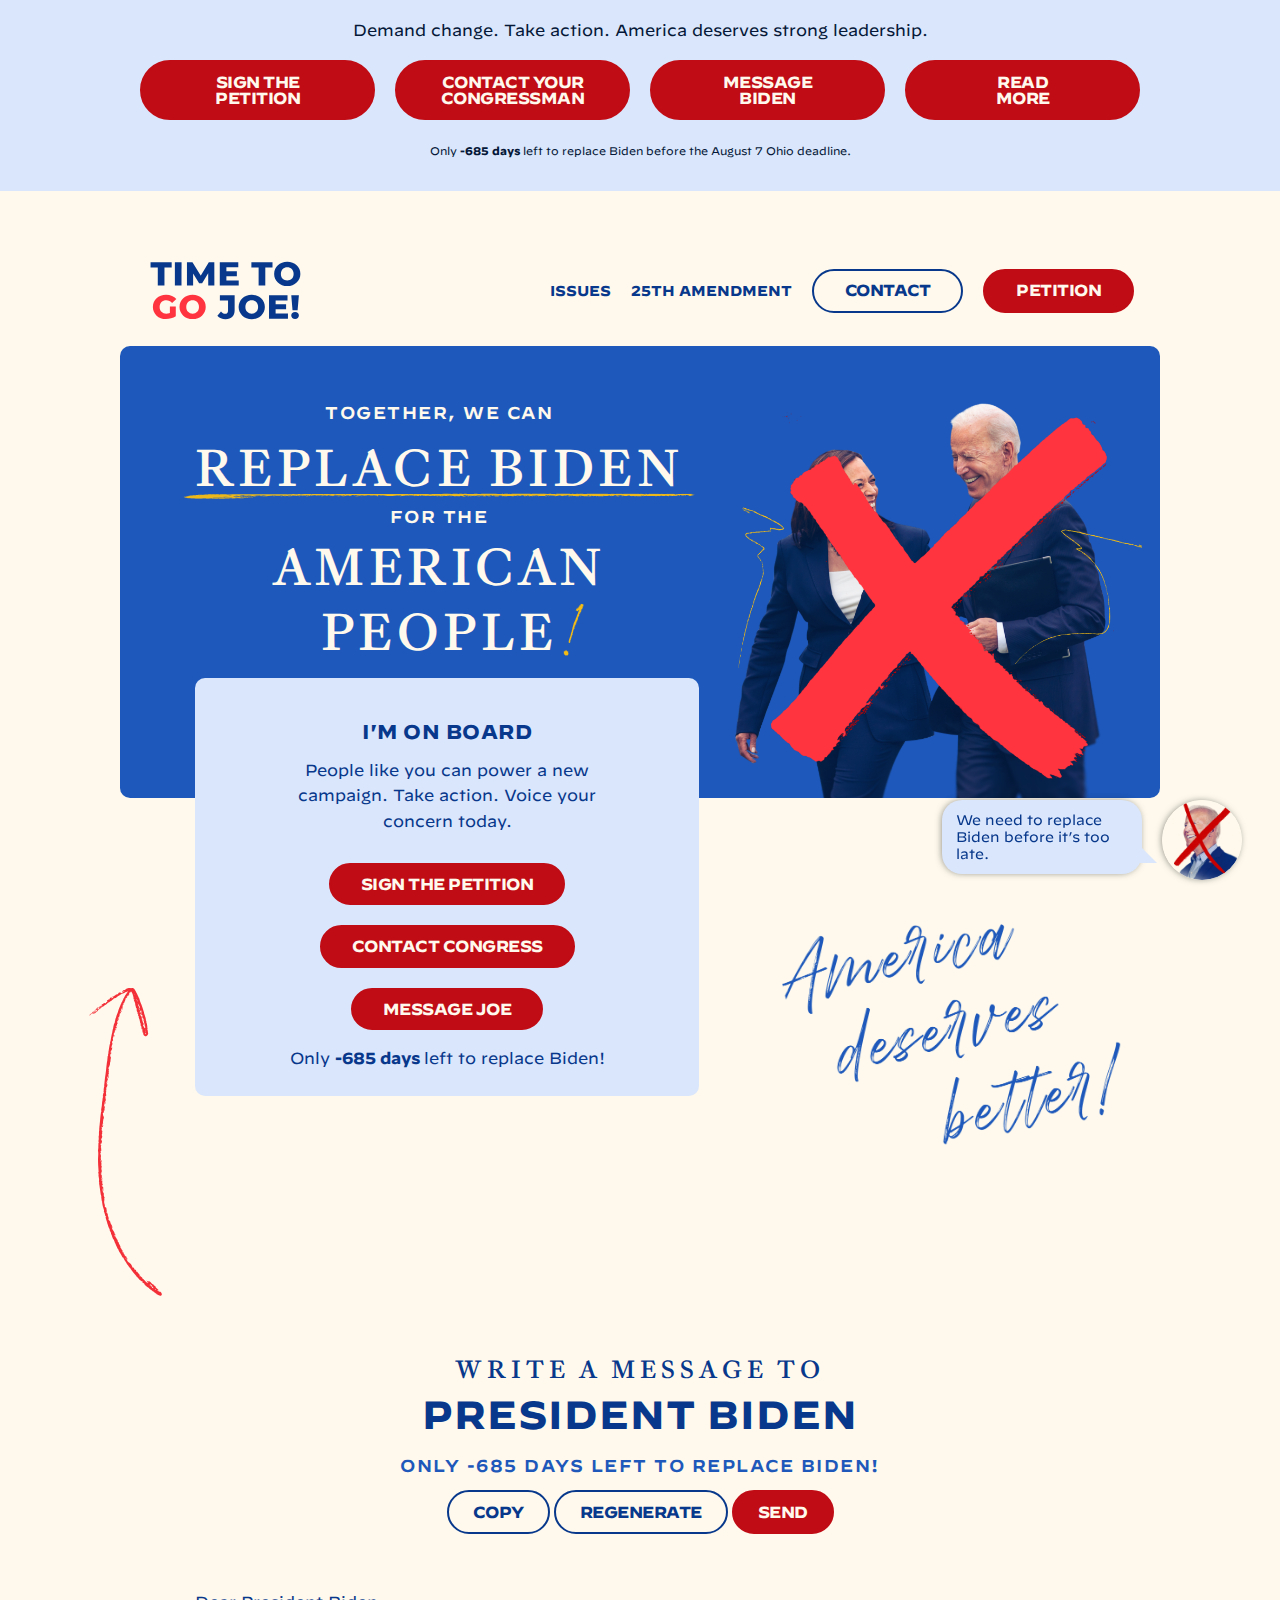
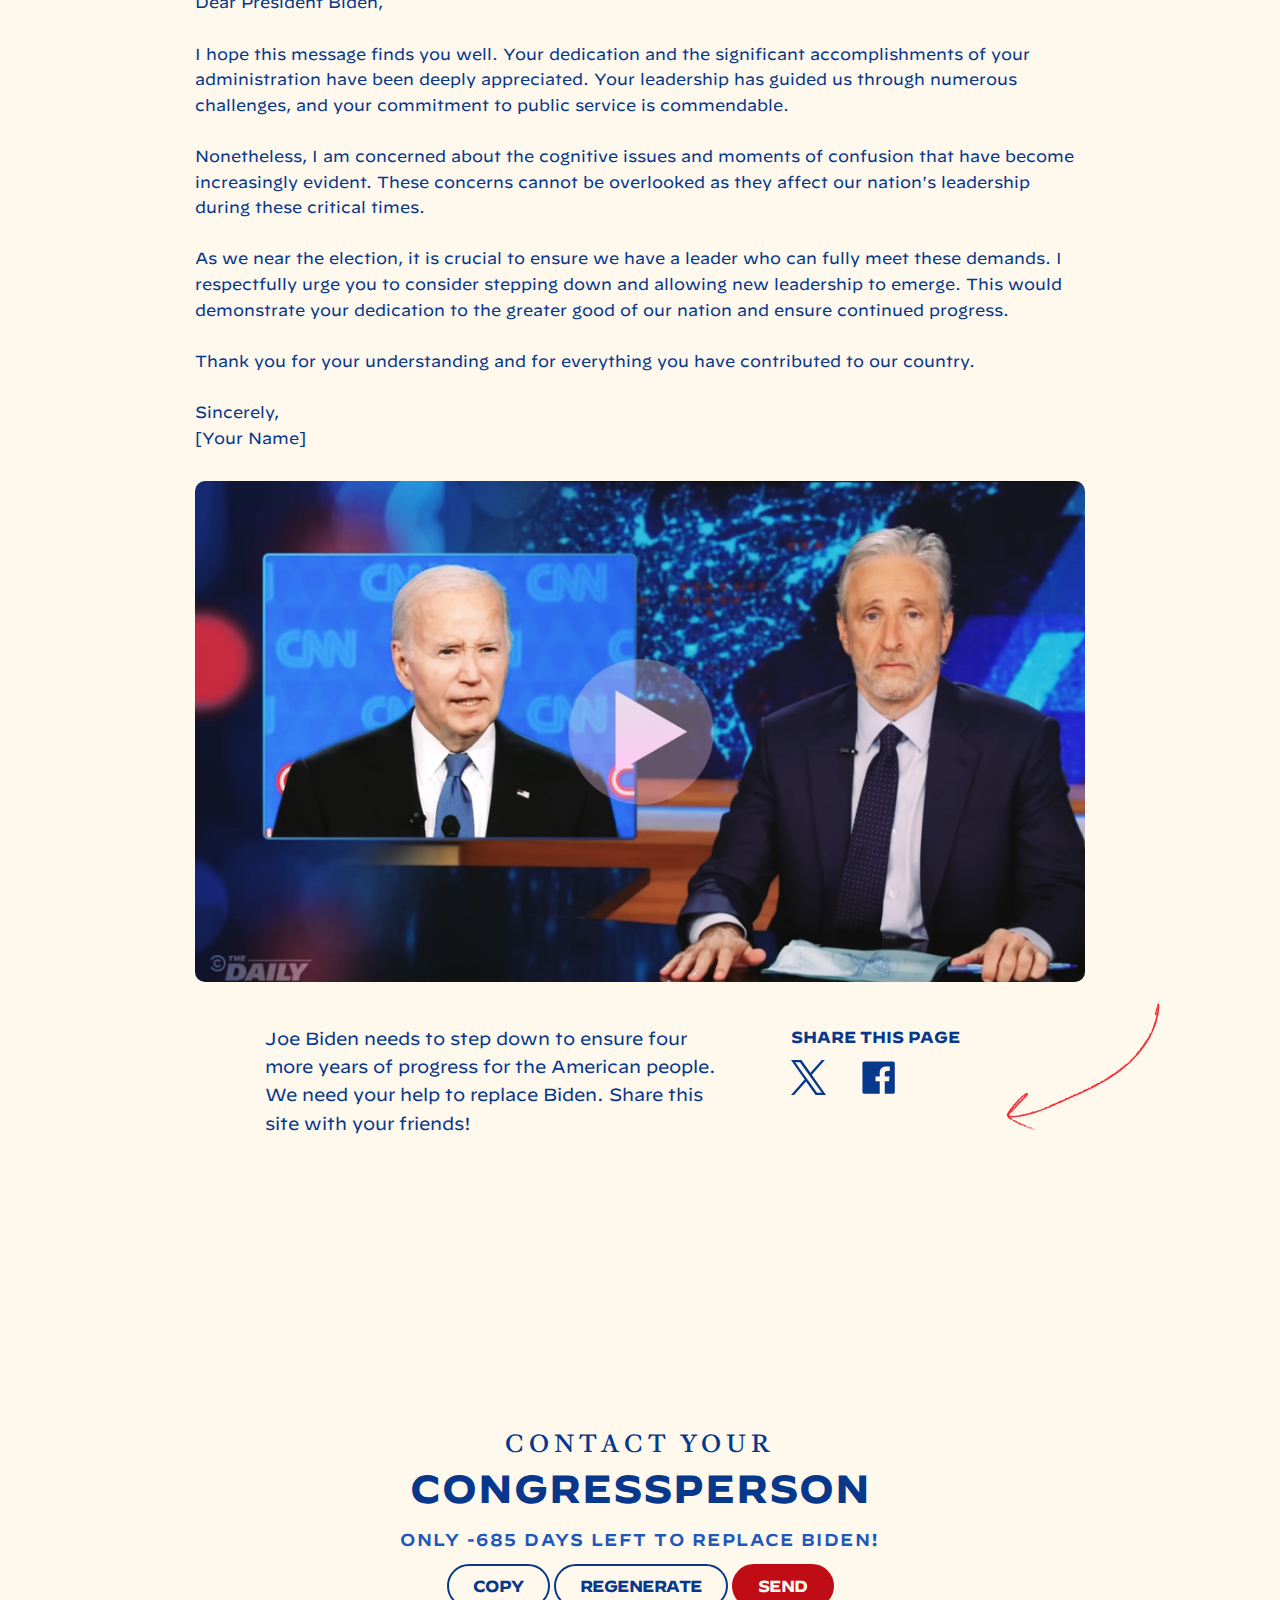
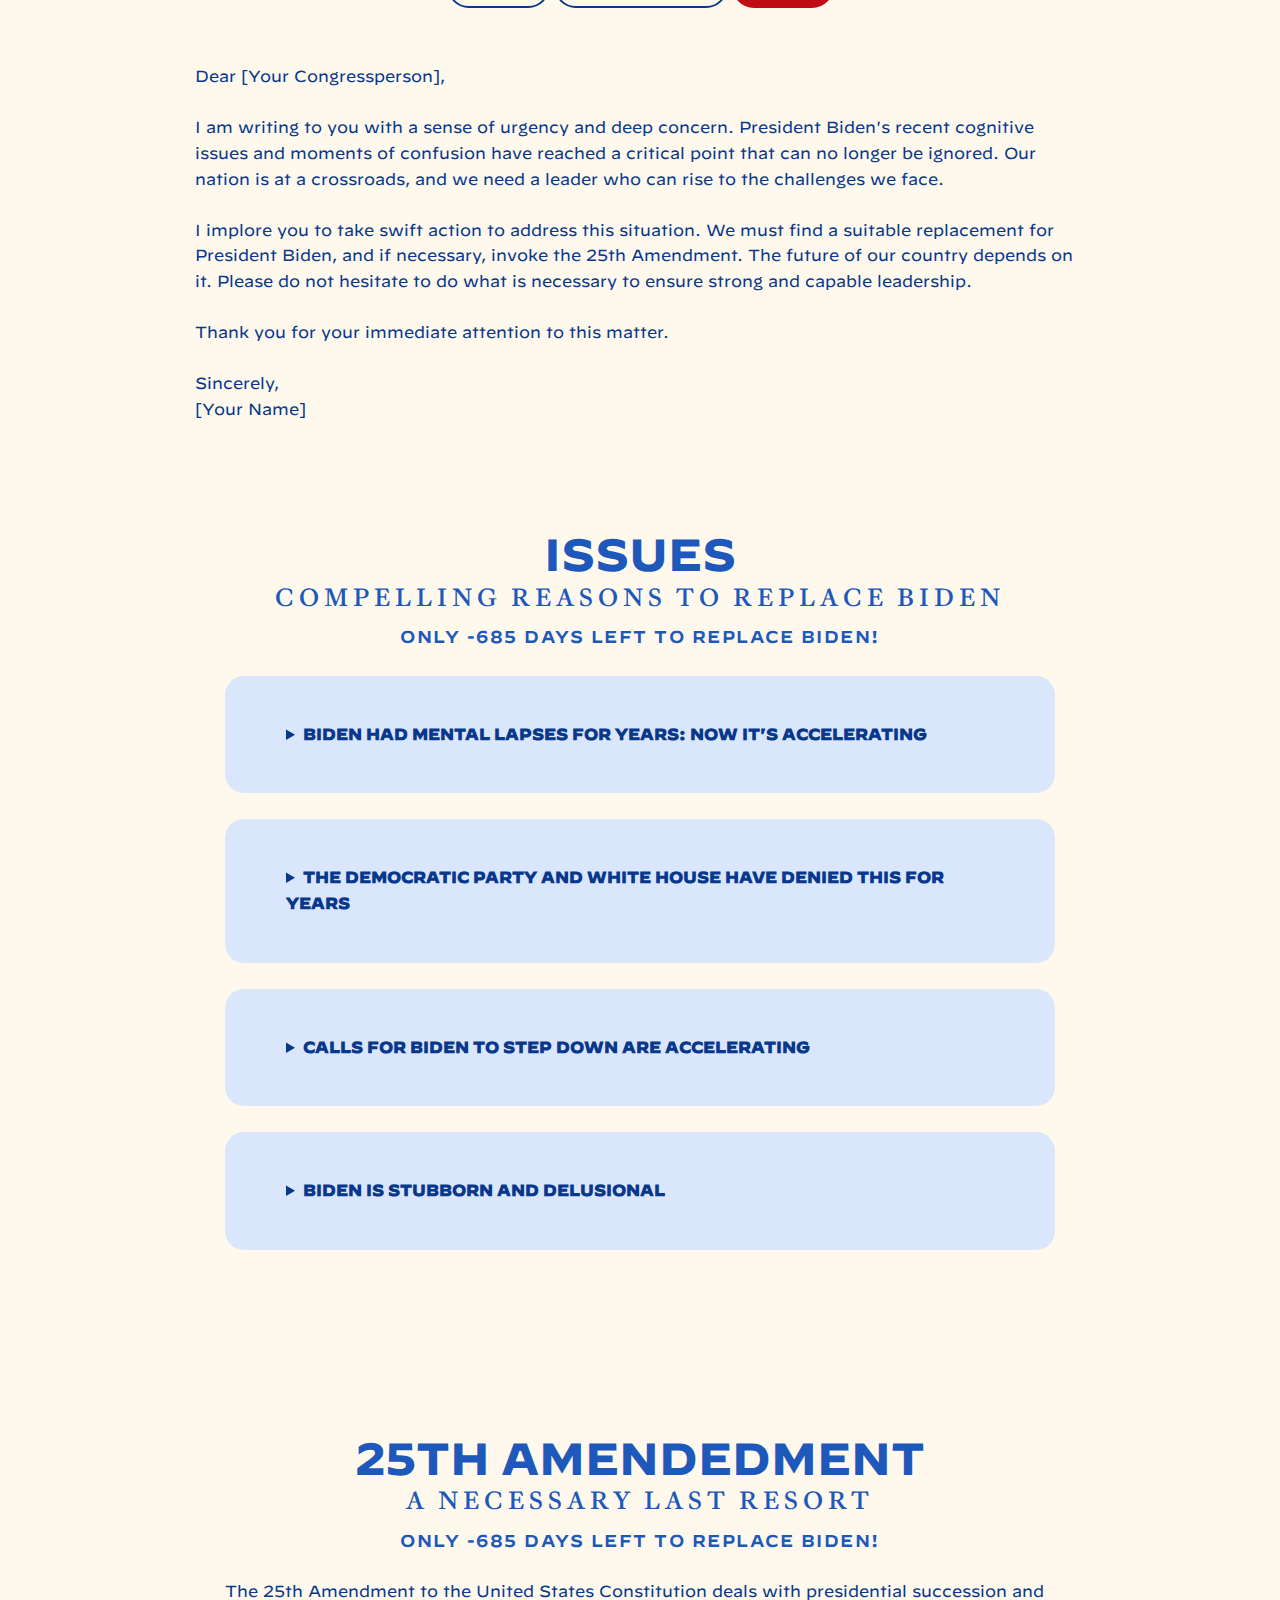
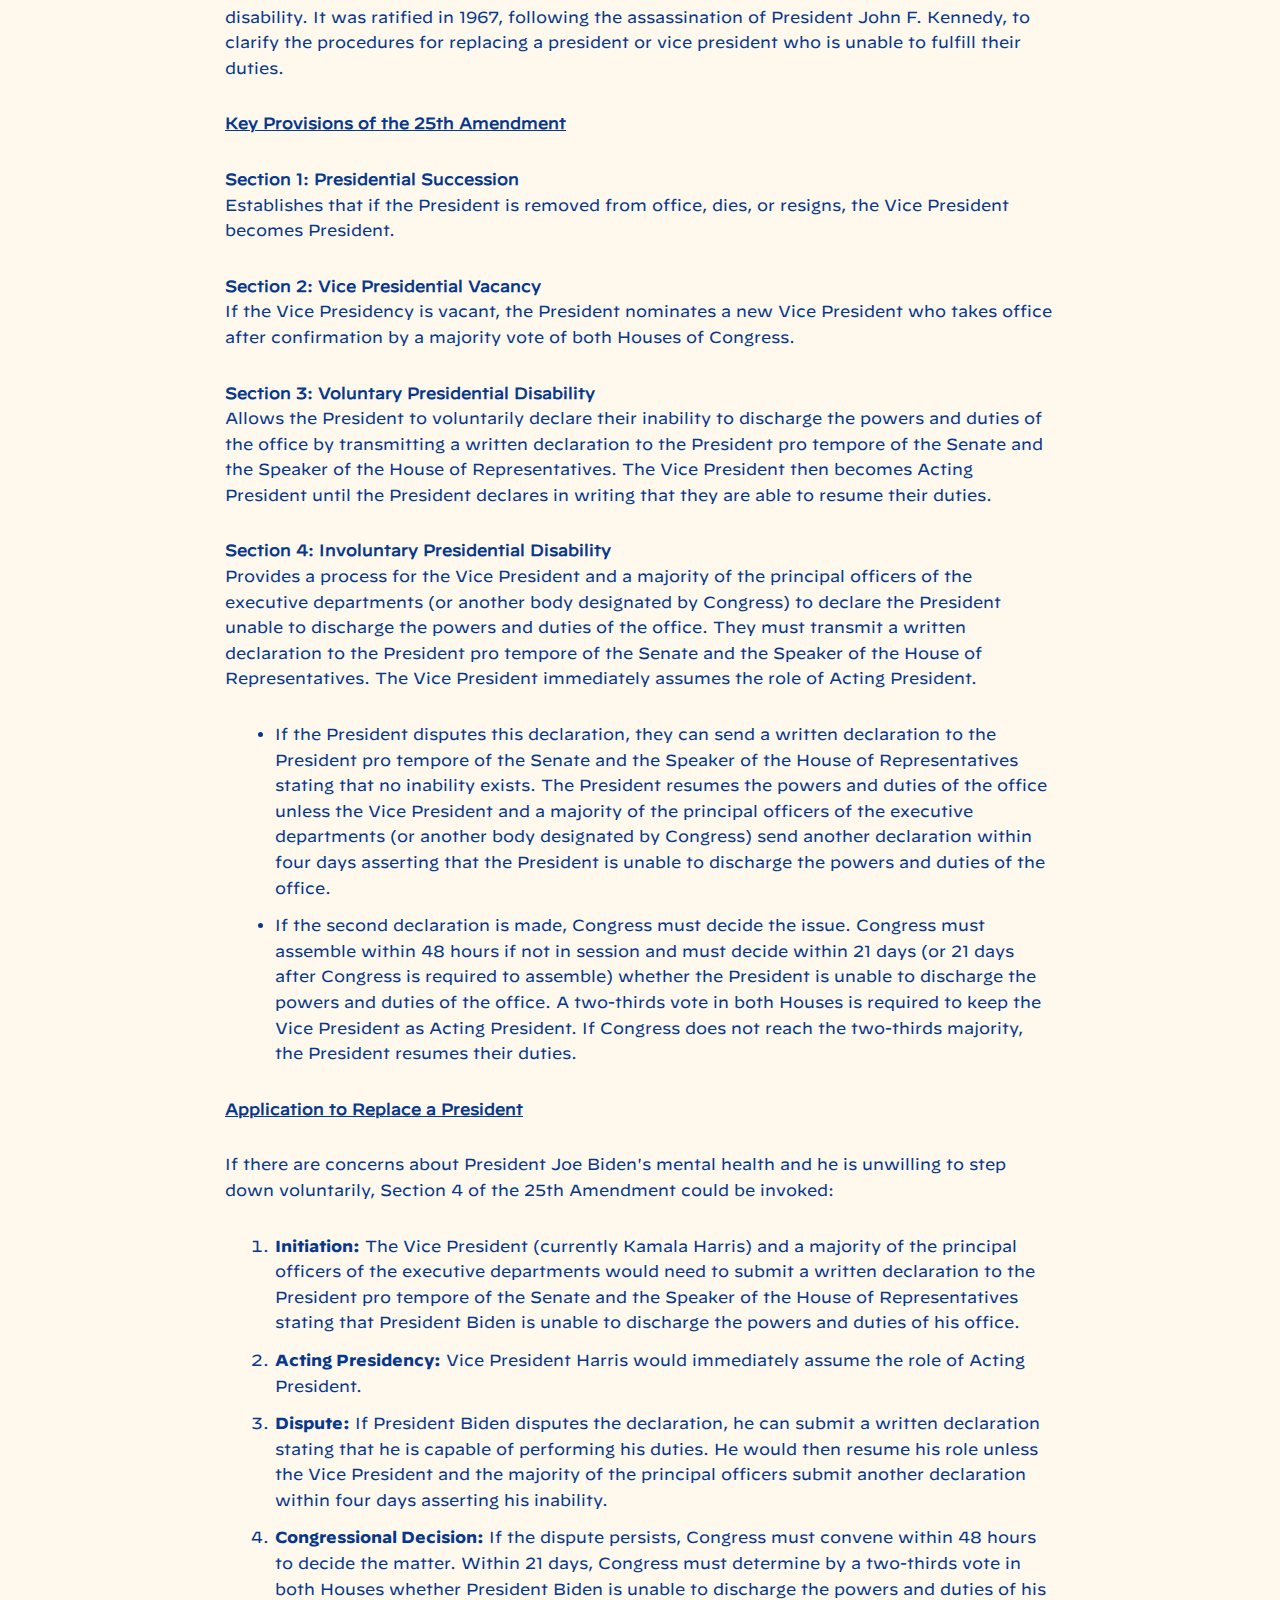
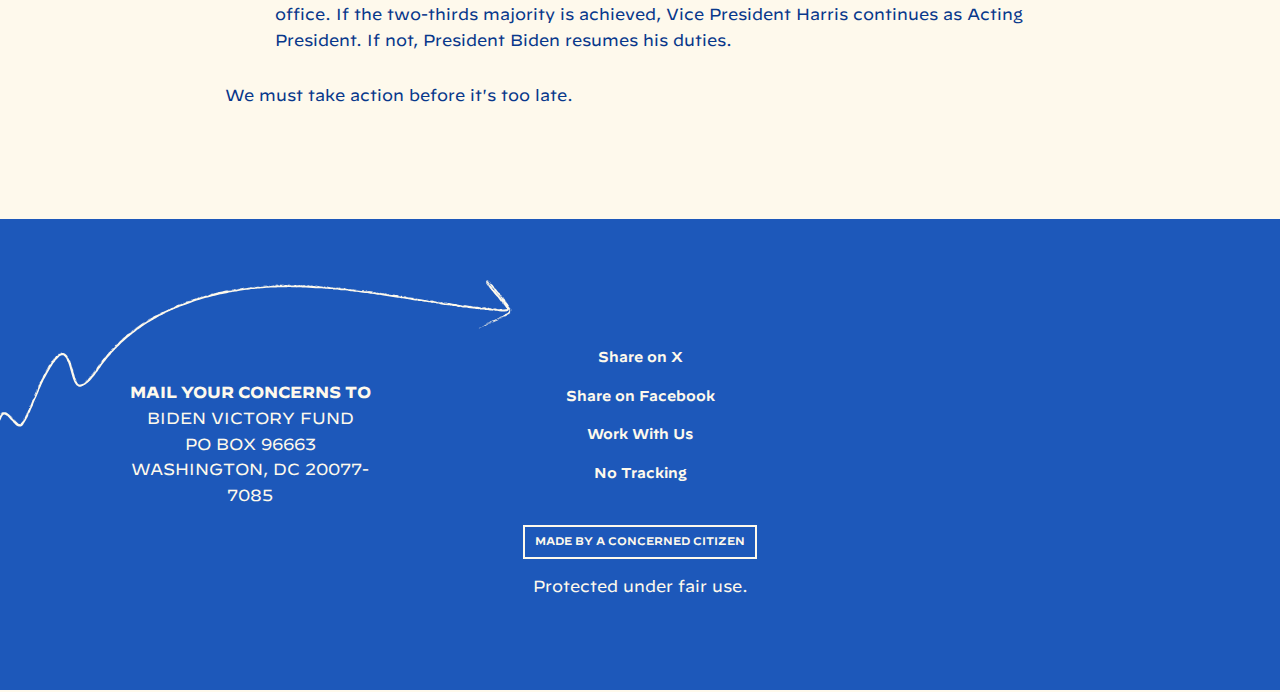
==== index.html @ 0b307082 "It's time to go Joe!" ====
<!DOCTYPE html>
<html lang="en-US" prefix="og: http://ogp.me/ns#">
  <head>
    <meta http-equiv="X-UA-Compatible" content="IE=edge" />
    <meta http-equiv="Content-Type" content="text/html; charset=utf-8" />
    <meta name="viewport" content="width=device-width, initial-scale=1">
    <!-- favicons -->
    <link rel="apple-touch-icon" sizes="57x57" href="wp-content/plugins/dem-online-theme-extension/favicons/apple-icon-57x57.png">
    <link rel="apple-touch-icon" sizes="60x60" href="wp-content/plugins/dem-online-theme-extension/favicons/apple-icon-60x60.png">
    <link rel="apple-touch-icon" sizes="72x72" href="wp-content/plugins/dem-online-theme-extension/favicons/apple-icon-72x72.png">
    <link rel="apple-touch-icon" sizes="76x76" href="wp-content/plugins/dem-online-theme-extension/favicons/apple-icon-76x76.png">
    <link rel="apple-touch-icon" sizes="114x114" href="wp-content/plugins/dem-online-theme-extension/favicons/apple-icon-114x114.png">
    <link rel="apple-touch-icon" sizes="120x120" href="wp-content/plugins/dem-online-theme-extension/favicons/apple-icon-120x120.png">
    <link rel="apple-touch-icon" sizes="144x144" href="wp-content/plugins/dem-online-theme-extension/favicons/apple-icon-144x144.png">
    <link rel="apple-touch-icon" sizes="152x152" href="wp-content/plugins/dem-online-theme-extension/favicons/apple-icon-152x152.png">
    <link rel="apple-touch-icon" sizes="180x180" href="wp-content/plugins/dem-online-theme-extension/favicons/apple-icon-180x180.png">
    <link rel="icon" type="image/png" sizes="192x192" href="wp-content/plugins/dem-online-theme-extension/favicons/android-icon-192x192.png">
    <link rel="icon" type="image/png" sizes="32x32" href="wp-content/plugins/dem-online-theme-extension/favicons/favicon-32x32.png">
    <link rel="icon" type="image/png" sizes="96x96" href="wp-content/plugins/dem-online-theme-extension/favicons/favicon-96x96.png">
    <link rel="icon" type="image/png" sizes="16x16" href="wp-content/plugins/dem-online-theme-extension/favicons/favicon-16x16.png">
    <link rel="manifest" href="wp-content/plugins/dem-online-theme-extension/favicons/manifest.json">
    <script src="https://kit.fontawesome.com/b5d7dab65a.js" crossorigin="anonymous"></script>
    <meta name="theme-color" content="#DAE6FB">
    <meta name='robots' content='index, follow, max-image-preview:large, max-snippet:-1, max-video-preview:-1' />
    <title>Replace Joe Biden: It's Time to Go Joe!</title>
    <meta name="description" content="Together we can replace Joe Biden before it's too late. Are you with us?" />
    <meta property="og:locale" content="en_US" />
    <meta property="og:type" content="website" />
    <meta property="og:title" content="Replace Joe Biden: It's Time to Go Joe!" />
    <meta property="og:description" content="Together we can replace Joe Biden before it's too late. Are you with us?" />
    <meta property="og:url" content="https://replacejoe.org" />
    <meta property="og:site_name" content="Replace Joe Biden: It's Time to Go Joe!" />
    <meta property="article:modified_time" content="2024-07-09T01:00:54+00:00" />
    <meta property="og:image" content="https://replacejoe.org/wp-content/uploads/2023/04/240424_SocialShare.png" />
    <meta property="og:image:width" content="2400" />
    <meta property="og:image:height" content="1256" />
    <meta property="og:image:type" content="image/png" />
    <meta name="twitter:card" content="summary_large_image" />
    <meta name="twitter:description" content="Together we can replace Joe Biden before it's too late. Are you with us?" />
    <meta name="twitter:image" content="https://replacejoe.org/wp-content/uploads/2023/04/240424_SocialShare.png" />

    <link rel='dns-prefetch' href='https://cdn.parsely.com/' />
    <link rel='dns-prefetch' href='https://stats.wp.com/' />
    <link rel='dns-prefetch' href='https://cdn.jsdelivr.net/' />
    <link rel='dns-prefetch' href='https://use.typekit.net/' />
    <link rel="alternate" type="application/rss+xml" title="Joe Biden for President: Official Campaign Website &raquo; Feed" href="feed/index.html" />
    <link rel='stylesheet' id='all-css-0' href='wp-includes/css/dist/block-library/style.min.css' type='text/css' media='all' />
    <style id='wp-block-library-inline-css'>
      .has-text-align-justify {
        text-align: justify;
      }
    </style>
    <style id='wp-parsely-recommendations-style-inline-css'>
      .parsely-recommendations-list-title {
        font-size: 1.2em
      }

      .parsely-recommendations-list {
        list-style: none;
        padding: unset
      }

      .parsely-recommendations-cardbody {
        overflow: hidden;
        padding: .8em;
        text-overflow: ellipsis;
        white-space: nowrap
      }

      .parsely-recommendations-cardmedia {
        padding: .8em .8em 0
      }
    </style>
    <style id='jetpack-sharing-buttons-style-inline-css'>
      .jetpack-sharing-buttons__services-list {
        display: flex;
        flex-direction: row;
        flex-wrap: wrap;
        gap: 0;
        list-style-type: none;
        margin: 5px;
        padding: 0
      }

      .jetpack-sharing-buttons__services-list.has-small-icon-size {
        font-size: 12px
      }

      .jetpack-sharing-buttons__services-list.has-normal-icon-size {
        font-size: 16px
      }

      .jetpack-sharing-buttons__services-list.has-large-icon-size {
        font-size: 24px
      }

      .jetpack-sharing-buttons__services-list.has-huge-icon-size {
        font-size: 36px
      }

      @media print {
        .jetpack-sharing-buttons__services-list {
          display: none !important
        }
      }

      .editor-styles-wrapper .wp-block-jetpack-sharing-buttons {
        gap: 0;
        padding-inline-start: 0
      }

      ul.jetpack-sharing-buttons__services-list.has-background {
        padding: 1.25em 2.375em
      }
    </style>
    <style id='classic-theme-styles-inline-css'>
      /*! This file is auto-generated */
      .wp-block-button__link {
        color: #fff;
        background-color: #32373c;
        border-radius: 9999px;
        box-shadow: none;
        text-decoration: none;
        padding: calc(.667em + 2px) calc(1.333em + 2px);
        font-size: 1.125em
      }

      .wp-block-file__button {
        background: #32373c;
        color: #fff;
        text-decoration: none
      }
    </style>
    <style id='global-styles-inline-css'>
      body {
        --wp--preset--color--black: #000000;
        --wp--preset--color--cyan-bluish-gray: #abb8c3;
        --wp--preset--color--white: #ffffff;
        --wp--preset--color--pale-pink: #f78da7;
        --wp--preset--color--vivid-red: #cf2e2e;
        --wp--preset--color--luminous-vivid-orange: #ff6900;
        --wp--preset--color--luminous-vivid-amber: #fcb900;
        --wp--preset--color--light-green-cyan: #7bdcb5;
        --wp--preset--color--vivid-green-cyan: #00d084;
        --wp--preset--color--pale-cyan-blue: #8ed1fc;
        --wp--preset--color--vivid-cyan-blue: #0693e3;
        --wp--preset--color--vivid-purple: #9b51e0;
        --wp--preset--gradient--vivid-cyan-blue-to-vivid-purple: linear-gradient(135deg, rgba(6, 147, 227, 1) 0%, rgb(155, 81, 224) 100%);
        --wp--preset--gradient--light-green-cyan-to-vivid-green-cyan: linear-gradient(135deg, rgb(122, 220, 180) 0%, rgb(0, 208, 130) 100%);
        --wp--preset--gradient--luminous-vivid-amber-to-luminous-vivid-orange: linear-gradient(135deg, rgba(252, 185, 0, 1) 0%, rgba(255, 105, 0, 1) 100%);
        --wp--preset--gradient--luminous-vivid-orange-to-vivid-red: linear-gradient(135deg, rgba(255, 105, 0, 1) 0%, rgb(207, 46, 46) 100%);
        --wp--preset--gradient--very-light-gray-to-cyan-bluish-gray: linear-gradient(135deg, rgb(238, 238, 238) 0%, rgb(169, 184, 195) 100%);
        --wp--preset--gradient--cool-to-warm-spectrum: linear-gradient(135deg, rgb(74, 234, 220) 0%, rgb(151, 120, 209) 20%, rgb(207, 42, 186) 40%, rgb(238, 44, 130) 60%, rgb(251, 105, 98) 80%, rgb(254, 248, 76) 100%);
        --wp--preset--gradient--blush-light-purple: linear-gradient(135deg, rgb(255, 206, 236) 0%, rgb(152, 150, 240) 100%);
        --wp--preset--gradient--blush-bordeaux: linear-gradient(135deg, rgb(254, 205, 165) 0%, rgb(254, 45, 45) 50%, rgb(107, 0, 62) 100%);
        --wp--preset--gradient--luminous-dusk: linear-gradient(135deg, rgb(255, 203, 112) 0%, rgb(199, 81, 192) 50%, rgb(65, 88, 208) 100%);
        --wp--preset--gradient--pale-ocean: linear-gradient(135deg, rgb(255, 245, 203) 0%, rgb(182, 227, 212) 50%, rgb(51, 167, 181) 100%);
        --wp--preset--gradient--electric-grass: linear-gradient(135deg, rgb(202, 248, 128) 0%, rgb(113, 206, 126) 100%);
        --wp--preset--gradient--midnight: linear-gradient(135deg, rgb(2, 3, 129) 0%, rgb(40, 116, 252) 100%);
        --wp--preset--font-size--small: 13px;
        --wp--preset--font-size--medium: 20px;
        --wp--preset--font-size--large: 36px;
        --wp--preset--font-size--x-large: 42px;
        --wp--preset--spacing--20: 0.44rem;
        --wp--preset--spacing--30: 0.67rem;
        --wp--preset--spacing--40: 1rem;
        --wp--preset--spacing--50: 1.5rem;
        --wp--preset--spacing--60: 2.25rem;
        --wp--preset--spacing--70: 3.38rem;
        --wp--preset--spacing--80: 5.06rem;
        --wp--preset--shadow--natural: 6px 6px 9px rgba(0, 0, 0, 0.2);
        --wp--preset--shadow--deep: 12px 12px 50px rgba(0, 0, 0, 0.4);
        --wp--preset--shadow--sharp: 6px 6px 0px rgba(0, 0, 0, 0.2);
        --wp--preset--shadow--outlined: 6px 6px 0px -3px rgba(255, 255, 255, 1), 6px 6px rgba(0, 0, 0, 1);
        --wp--preset--shadow--crisp: 6px 6px 0px rgba(0, 0, 0, 1);
      }

      :where(.is-layout-flex) {
        gap: 0.5em;
      }

      :where(.is-layout-grid) {
        gap: 0.5em;
      }

      body .is-layout-flex {
        display: flex;
      }

      body .is-layout-flex {
        flex-wrap: wrap;
        align-items: center;
      }

      body .is-layout-flex>* {
        margin: 0;
      }

      body .is-layout-grid {
        display: grid;
      }

      body .is-layout-grid>* {
        margin: 0;
      }

      :where(.wp-block-columns.is-layout-flex) {
        gap: 2em;
      }

      :where(.wp-block-columns.is-layout-grid) {
        gap: 2em;
      }

      :where(.wp-block-post-template.is-layout-flex) {
        gap: 1.25em;
      }

      :where(.wp-block-post-template.is-layout-grid) {
        gap: 1.25em;
      }

      .has-black-color {
        color: var(--wp--preset--color--black) !important;
      }

      .has-cyan-bluish-gray-color {
        color: var(--wp--preset--color--cyan-bluish-gray) !important;
      }

      .has-white-color {
        color: var(--wp--preset--color--white) !important;
      }

      .has-pale-pink-color {
        color: var(--wp--preset--color--pale-pink) !important;
      }

      .has-vivid-red-color {
        color: var(--wp--preset--color--vivid-red) !important;
      }

      .has-luminous-vivid-orange-color {
        color: var(--wp--preset--color--luminous-vivid-orange) !important;
      }

      .has-luminous-vivid-amber-color {
        color: var(--wp--preset--color--luminous-vivid-amber) !important;
      }

      .has-light-green-cyan-color {
        color: var(--wp--preset--color--light-green-cyan) !important;
      }

      .has-vivid-green-cyan-color {
        color: var(--wp--preset--color--vivid-green-cyan) !important;
      }

      .has-pale-cyan-blue-color {
        color: var(--wp--preset--color--pale-cyan-blue) !important;
      }

      .has-vivid-cyan-blue-color {
        color: var(--wp--preset--color--vivid-cyan-blue) !important;
      }

      .has-vivid-purple-color {
        color: var(--wp--preset--color--vivid-purple) !important;
      }

      .has-black-background-color {
        background-color: var(--wp--preset--color--black) !important;
      }

      .has-cyan-bluish-gray-background-color {
        background-color: var(--wp--preset--color--cyan-bluish-gray) !important;
      }

      .has-white-background-color {
        background-color: var(--wp--preset--color--white) !important;
      }

      .has-pale-pink-background-color {
        background-color: var(--wp--preset--color--pale-pink) !important;
      }

      .has-vivid-red-background-color {
        background-color: var(--wp--preset--color--vivid-red) !important;
      }

      .has-luminous-vivid-orange-background-color {
        background-color: var(--wp--preset--color--luminous-vivid-orange) !important;
      }

      .has-luminous-vivid-amber-background-color {
        background-color: var(--wp--preset--color--luminous-vivid-amber) !important;
      }

      .has-light-green-cyan-background-color {
        background-color: var(--wp--preset--color--light-green-cyan) !important;
      }

      .has-vivid-green-cyan-background-color {
        background-color: var(--wp--preset--color--vivid-green-cyan) !important;
      }

      .has-pale-cyan-blue-background-color {
        background-color: var(--wp--preset--color--pale-cyan-blue) !important;
      }

      .has-vivid-cyan-blue-background-color {
        background-color: var(--wp--preset--color--vivid-cyan-blue) !important;
      }

      .has-vivid-purple-background-color {
        background-color: var(--wp--preset--color--vivid-purple) !important;
      }

      .has-black-border-color {
        border-color: var(--wp--preset--color--black) !important;
      }

      .has-cyan-bluish-gray-border-color {
        border-color: var(--wp--preset--color--cyan-bluish-gray) !important;
      }

      .has-white-border-color {
        border-color: var(--wp--preset--color--white) !important;
      }

      .has-pale-pink-border-color {
        border-color: var(--wp--preset--color--pale-pink) !important;
      }

      .has-vivid-red-border-color {
        border-color: var(--wp--preset--color--vivid-red) !important;
      }

      .has-luminous-vivid-orange-border-color {
        border-color: var(--wp--preset--color--luminous-vivid-orange) !important;
      }

      .has-luminous-vivid-amber-border-color {
        border-color: var(--wp--preset--color--luminous-vivid-amber) !important;
      }

      .has-light-green-cyan-border-color {
        border-color: var(--wp--preset--color--light-green-cyan) !important;
      }

      .has-vivid-green-cyan-border-color {
        border-color: var(--wp--preset--color--vivid-green-cyan) !important;
      }

      .has-pale-cyan-blue-border-color {
        border-color: var(--wp--preset--color--pale-cyan-blue) !important;
      }

      .has-vivid-cyan-blue-border-color {
        border-color: var(--wp--preset--color--vivid-cyan-blue) !important;
      }

      .has-vivid-purple-border-color {
        border-color: var(--wp--preset--color--vivid-purple) !important;
      }

      .has-vivid-cyan-blue-to-vivid-purple-gradient-background {
        background: var(--wp--preset--gradient--vivid-cyan-blue-to-vivid-purple) !important;
      }

      .has-light-green-cyan-to-vivid-green-cyan-gradient-background {
        background: var(--wp--preset--gradient--light-green-cyan-to-vivid-green-cyan) !important;
      }

      .has-luminous-vivid-amber-to-luminous-vivid-orange-gradient-background {
        background: var(--wp--preset--gradient--luminous-vivid-amber-to-luminous-vivid-orange) !important;
      }

      .has-luminous-vivid-orange-to-vivid-red-gradient-background {
        background: var(--wp--preset--gradient--luminous-vivid-orange-to-vivid-red) !important;
      }

      .has-very-light-gray-to-cyan-bluish-gray-gradient-background {
        background: var(--wp--preset--gradient--very-light-gray-to-cyan-bluish-gray) !important;
      }

      .has-cool-to-warm-spectrum-gradient-background {
        background: var(--wp--preset--gradient--cool-to-warm-spectrum) !important;
      }

      .has-blush-light-purple-gradient-background {
        background: var(--wp--preset--gradient--blush-light-purple) !important;
      }

      .has-blush-bordeaux-gradient-background {
        background: var(--wp--preset--gradient--blush-bordeaux) !important;
      }

      .has-luminous-dusk-gradient-background {
        background: var(--wp--preset--gradient--luminous-dusk) !important;
      }

      .has-pale-ocean-gradient-background {
        background: var(--wp--preset--gradient--pale-ocean) !important;
      }

      .has-electric-grass-gradient-background {
        background: var(--wp--preset--gradient--electric-grass) !important;
      }

      .has-midnight-gradient-background {
        background: var(--wp--preset--gradient--midnight) !important;
      }

      .has-small-font-size {
        font-size: var(--wp--preset--font-size--small) !important;
      }

      .has-medium-font-size {
        font-size: var(--wp--preset--font-size--medium) !important;
      }

      .has-large-font-size {
        font-size: var(--wp--preset--font-size--large) !important;
      }

      .has-x-large-font-size {
        font-size: var(--wp--preset--font-size--x-large) !important;
      }

      .wp-block-navigation a:where(:not(.wp-element-button)) {
        color: inherit;
      }

      :where(.wp-block-post-template.is-layout-flex) {
        gap: 1.25em;
      }

      :where(.wp-block-post-template.is-layout-grid) {
        gap: 1.25em;
      }

      :where(.wp-block-columns.is-layout-flex) {
        gap: 2em;
      }

      :where(.wp-block-columns.is-layout-grid) {
        gap: 2em;
      }

      .wp-block-pullquote {
        font-size: 1.5em;
        line-height: 1.6;
      }
    </style>

    <link rel='stylesheet' id='glightbox-css' href='https://cdn.jsdelivr.net/npm/glightbox/dist/css/glightbox.min.css?ver=6.5.5' media='all' />
    <link rel='stylesheet' id='dem-online-font-css' href='https://use.typekit.net/vtr0emk.css?ver=6.5.5' media='all' />
    <link rel='stylesheet' id='all-css-14' href='wp-content/plugins/dem-online-theme-extension/css/main.css%3Fm=1719842719g.css' type='text/css' media='all' />

    <style>
      .tertiary-button {
        background: #FEF9EC; border: 2px solid #08388B; color: #08388B;
      }
      .tertiary-button:hover, .tertiary-button:focus, .tertiary-button:active {
        background: #08388B;
        color: #FEF9EC;
        cursor: pointer;
        border: 2px solid #08388B;
      }
      .expand-link {
        font-family:DecimalBook;
        color:rgb(8, 56, 139) !important;
        text-decoration: underline !important;
      }
      .dem__main-body-wrap {
        padding-bottom: 0px !important;
    }
    </style>
    <script type="text/javascript" src="static/index.js"></script>
    <script type="text/javascript" src="https://cdn.jsdelivr.net/gh/mcstudios/glightbox/dist/js/glightbox.min.js?ver=6.5.5" id="glightbox-js"></script>
    <script type="text/javascript" src="wp-content/themes/mosaic-sections-theme/js/jquery.bxslider.min.js%3Fm=1711123588g"></script>

    <link rel="icon" href="wp-content/uploads/2023/04/bh-Favicon.png%3Fw=28" sizes="32x32" />
    <link rel="icon" href="wp-content/uploads/2023/04/bh-Favicon.png%3Fw=28" sizes="192x192" />
    <link rel="apple-touch-icon" href="wp-content/uploads/2023/04/bh-Favicon.png%3Fw=28" />
    <meta name="msapplication-TileImage" content="wp-content/uploads/2023/04/bh-Favicon.png?w=28" />
  </head>
  <body id="body" class="home page-template page-template-page-home page-template-page-home-php page page-id-8748 dem__body-wrap">
    <div class="dem__body-gradient">
      <div class="dem__body-gradient--radial">
        <section class="dem__margins" id="donateBarBody">
          <div class="donate__body-wrap">
            <div class="donate__toggle">
              <span class="dem__copy donate__copy"> Demand change. Take action. America deserves strong leadership. </span>
            </div>
            <div class="donate__dropdown-body-wrap">
              <div class="donate__dropdown-body">
                <div class="donate__button-body-wrap">
                  <ul class="dontate__list-body-wrap">
                    <li class="donate__list-item">
                      <a class="dem__button donate__list-cta" href="https://www.change.org/p/time-to-go-joe" aria-label="sign petition" target="_blank">
                        <span class="dem__helper-text">This link leads off-site in a new tab.</span>Sign the <br />Petition </a>
                    </li>
                    <li class="donate__list-item">
                      <a class="dem__button donate__list-cta" href="#contact-congress" aria-label="contact your congressman"> Contact Your <br />Congressman </a>
                    </li>
                    <li class="donate__list-item">
                      <a class="dem__button donate__list-cta" href="#message-biden" aria-label="message Biden" > Message <br />Biden </a>
                    </li>
                    <li class="donate__list-item">
                      <a class="dem__button donate__list-cta" href="#issues" aria-label="read more">
                        Read <br />More </a>
                    </li>
                  </ul>
                  <p class="dem__copy dem__disclaimer-text donate__button-fine-print" id="counter"></p>
                </div>
              </div>
            </div>
          </div>
        </section>
        <header class="header dem__margins--large header__body-wrap">
          <div class="header__buttons-wrap">
            <a class="header__logo-wrap" href="/" aria-current="page">
              <img class="header__logo" src="wp-content/plugins/dem-online-theme-extension/img/bh-logo.svg" alt="It's Time to Go Joe!">
            </a>
            <div class="header__menu-buttons">
              <div class="top-menu-container">
                <div class="top-menu">
                  <a href="#issues" class="top-nav-menu_items">Issues</a>
                  <a href="#twenty-five" class="top-nav-menu_items">25th Amendment</a>
                </div>
                <div class="language-wraper">
                  <a class="dem__button header__store-cta secondary-button" href="#message-biden">
                    Contact </a>
                  <a class="dem__button header__donate-cta" href="https://www.change.org/p/time-to-go-joe">
                    <span class="dem__helper-text">This link leads off-site in a new tab.</span>Petition </a>
                    <div class="menu-open dem__button secondary-button">
                      <div>
                        <p>Menu</p>
                      </div>
                      <div>
                        <span></span>
                        <span></span>
                        <span></span>
                      </div>
                    </div>
                </div>
              </div>
              <div class="mobile-menu" style="overflow-y: scroll">
                <div class="mobile-container">
                  <div class="header-mobile">
                    <img src="https://joebiden.com/wp-content/plugins/dem-online-theme-extension/img/bh-logo-white.svg" />
                    <a class="modal__close-button closeMenu" href="#" aria-label="Close Popup" role="button">
                      <span>Close</span>
                      <div class="modal__close-button-wrap">
                        <div class="modal__close-button-line"></div>
                        <div class="modal__close-button-line"></div>
                      </div>
                    </a>
                  </div>
                  <div class="top-menu">
                    <a href="#issues" class="top-nav-menu_items">Issues</a>
                    <a href="#twenty-five" class="top-nav-menu_items">25th Amendment</a>
                    <a href="#petition" class="top-nav-menu_items">Sign the Petition</a>
                    <a href="#contact-congress" class="top-nav-menu_items">Contact your Congressman</a>
                    <a href="#message-biden" class="top-nav-menu_items">Message Joe</a>
                  </div>
                </div>
              </div>
            </div>
        </header>
        <a class="main-body__anchor" name="main" id="main-body"></a>
        <main id="main-content">
          <article class="dem__main-body-wrap">
            <h1 class="dem__helper-text" aria-level="1">joebiden.com home page main content</h1>
            <section class="mosaic-section section-new-homepage-hero  ">
              <div class="dem__margins--large new-hero__section-wrap">
                <div class="new-hero__body-wrap">
                  <div class="new-hero__copy-wrap">
                    <h2 class="dem__title-h5 new-hero__title">Together, we can <div class="large-title underline">
                        <span>replace</span>
                        <span>Biden</span>
                      </div>for the <div class="large-title exclamation-point">American <br>People </div>
                    </h2>
                  </div>
                  <div class="new-hero__image-wrap">
                    <img width="1024" height="1000" src="wp-content/uploads/2023/04/Group-48096677.png" class="new-hero__image" alt="hero image" />
                  </div>
                </div>
                <div class="new-hero__form-body-wrap">
                  <div class="new-hero__form-content-wrap">
                    <h3 class="dem__title-h4 new-hero__form-content-title">I'm On Board</h3>
                    <p class="dem__copy new-hero__form-content-copy">People like you can power a new campaign. Take action. Voice your concern today.</p>
                  </div>
                  <a class="dem__button new-hero__form-cta" href="https://change.org/p/time-to-go-joe" target="_blank">Sign the Petition</a>
                  <br />
                  <a class="dem__button new-hero__form-cta" href="#contact-congress">Contact Congress</a>
                  <br />
                  <a class="dem__button new-hero__form-cta" href="#message-biden">Message Joe</a>
                  <br />
                  <p id="counter1" class="dem__copy new-hero__form-content-copy" style="text-align: center;color: #08388B"></p>
                </div>
                <div class="new-hero__scribble-wrap">
                  <div class="new-hero__scribble-arrow">
                    <svg width="73" height="308" viewBox="0 0 73 308" fill="none" xmlns="http://www.w3.org/2000/svg">
                      <path d="M8.73476 20.8447L8.66382 20.7679C7.24199 22.0289 8.5251 22.4065 7.48398 23.3674C7.31413 23.1329 5.44221 24.8265 5.49325 25.0591C5.53144 25.2803 5.4351 25.6027 5.53924 25.6446C5.59157 25.6646 5.69213 25.6159 5.88232 25.4479C6.07302 25.2781 6.35471 24.9914 6.78116 24.5504C7.84203 23.4415 7.59246 23.6752 8.42679 23.2559C8.27559 23.3228 9.3465 22.1171 9.65354 21.8471C9.83365 21.4496 9.57931 21.0033 9.67705 20.5717C8.29682 21.9075 8.86513 20.989 8.73476 20.8447Z" fill="#F32F38" />
                      <path d="M9.79982 20.0473C10.3828 19.5567 11.3961 19.078 11.097 18.8286C11.2286 18.8718 11.5889 18.8709 11.8164 18.5338C12.1711 18.0119 11.5908 18.2624 12.7215 17.3533C12.9161 17.1985 13.7926 16.488 14.1154 16.1446C13.8359 16.5195 13.4396 16.9447 13.295 17.306C13.2186 17.4945 12.7231 17.9409 12.258 18.3556C11.796 18.7731 11.3755 19.1699 11.4258 19.2272C10.5001 19.616 10.2208 20.1761 10.2013 20.6126C10.1826 21.0535 10.4204 21.3759 10.5048 21.291C11.4055 20.4457 11.4051 19.8685 11.8486 20.3734C12.3213 20.0344 12.6553 19.5746 12.7133 19.3731C12.7364 19.3535 12.1563 19.8409 12.1764 19.8403C12.0009 19.8569 12.5591 18.8721 12.9766 18.6278C13.4183 18.36 13.3279 18.9129 13.528 18.9009C13.7365 18.8871 14.1722 18.3968 14.2745 18.5197C14.327 18.5836 14.8342 18.1085 15.4263 17.5985C16.0217 17.0913 16.6888 16.5316 17.0231 16.3824C17.6677 15.9959 17.9438 15.7375 18.2085 15.4621C18.4764 15.1896 18.7491 14.9144 19.4117 14.5347C19.7704 14.3243 20.2687 14.2906 20.6293 13.9395C20.6667 13.9037 21.1499 13.2212 21.1685 13.2261C21.4983 13.3464 21.934 13.071 22.4199 12.6977C22.9026 12.3215 23.4194 11.8252 23.8776 11.4663C24.5063 10.968 24.6576 10.8414 24.6483 10.7573C24.6422 10.6761 24.4888 10.6549 24.5386 10.4095C24.6036 10.4269 25.6102 10.1812 26.4235 9.9294C27.2387 9.67813 27.8766 9.43513 27.1934 9.37944C27.5071 9.40379 29.0133 8.52568 29.2948 8.11349C29.965 7.48305 30.4443 7.27514 31.3471 6.66723C32.7583 5.7577 32.3791 5.6959 33.8977 5.43213C34.4524 5.34393 34.8303 5.29194 34.8401 5.53736C35.0656 5.34903 36.4237 4.08095 36.6626 4.1171C37.338 4.22441 36.2237 4.74582 37.7066 3.86547C38.8939 3.16065 38.2718 3.7084 38.5655 3.15422C38.6633 2.96746 38.8376 2.82909 39.0279 2.7348C39.141 2.69147 39.2599 2.65567 39.3774 2.65529C39.4971 2.6615 39.6032 2.66608 39.701 2.7022C39.8937 2.76976 40.0124 2.86127 40.0214 2.93136C40.0412 3.05806 40.3681 3.1815 40.3603 3.28489C40.3655 3.1987 40.4357 3.15183 40.5494 3.12855C40.6619 3.1169 40.8166 3.11856 40.9791 3.15017C41.3111 3.19536 41.6565 3.33165 41.8626 3.26748C41.9341 3.47571 42.3419 3.75015 42.6677 4.13002C42.8208 4.30837 42.962 4.50144 43.0355 4.73208C43.0634 4.79131 43.0696 4.83478 43.093 4.9107C43.1177 4.99693 43.1404 5.08262 43.1637 5.16648C43.2103 5.33419 43.2578 5.49819 43.3004 5.65091L43.5 5.58897C43.7408 6.44955 43.6511 6.51707 43.8717 7.3046C43.8614 7.33567 43.9869 7.2459 43.9684 7.15139C44.1273 7.45667 44.4266 9.04147 44.419 9.27029C44.3937 10.0477 44.6559 9.78156 44.765 10.3322C44.8177 10.6031 44.3143 9.97264 44.3909 10.4589C44.6032 11.8193 45.0998 10.8936 45.0564 10.87C45.2198 10.9655 45.276 11.7727 45.2307 11.8601C45.116 12.0801 44.9228 11.8811 44.7458 11.8436C44.5991 11.8122 45.9144 14.5489 45.9947 14.7317C46.2253 15.2592 46.0427 16.4899 46.6238 17.8915C46.7614 18.3802 47.0668 19.9347 47.2887 20.1534C47.3877 20.2516 47.7923 20.4117 47.9206 20.868C48.0314 21.2639 47.4564 21.2273 47.5386 21.8484C47.5526 21.9596 47.7072 22.5403 47.8601 23.0908C47.9374 23.3662 48.0149 23.6338 48.0725 23.8343C48.1035 23.9342 48.1272 24.0162 48.1459 24.0729C48.1645 24.1296 48.1756 24.1625 48.1798 24.1616C48.303 24.125 48.3994 23.6314 48.6168 23.7035C48.5018 23.6648 48.4993 25.3518 48.6694 25.9566C48.7679 25.975 49.0345 25.4773 49.143 25.6735C49.1914 25.7601 48.9949 27.622 49.3056 28.37C49.4493 28.717 49.8045 28.3564 49.8767 28.332C50.113 29.1794 49.4569 28.3767 49.8329 29.7572C50.1764 31.0214 50.4248 30.881 50.6176 32.0173C50.7946 33.0639 51.1105 33.8371 51.1487 34.8006C51.3042 35.3558 51.4811 35.0668 51.5856 35.5824C51.7303 36.3118 51.479 37.2793 51.954 38.2604C52.2241 38.8184 52.3412 38.2109 52.591 38.8152C52.8981 39.5543 52.3018 39.3229 52.2955 39.5321C52.2863 39.8779 52.7207 41.5228 52.894 41.4698C52.9353 41.4569 52.8221 40.4096 53.1455 40.6276C53.3985 40.7969 53.3884 42.7128 53.3978 42.8188C53.4185 43.0532 53.4447 43.2672 53.4745 43.4603C53.4835 43.5084 53.4911 43.5543 53.4987 43.6001L53.5111 43.6651L53.5161 43.6983C53.5199 43.7212 53.5224 43.7417 53.523 43.7618L53.5258 43.7884L53.5307 43.8296C53.5735 44.1595 53.6533 44.4038 53.7351 44.5511C53.8151 44.6979 53.9074 44.7545 53.9835 44.7151C54.0579 44.6754 54.1262 44.5464 54.176 44.3309C54.1621 44.7391 54.1618 45.1709 54.2166 45.6493C54.2461 45.8881 54.2916 46.1411 54.376 46.4125C54.4226 46.5503 54.4655 46.6872 54.5413 46.8349C54.6041 46.9791 54.7017 47.1346 54.8071 47.2902C54.8673 47.37 54.9405 47.4533 55.0122 47.5343C55.0859 47.6157 55.1889 47.699 55.2849 47.7785C55.387 47.8576 55.5181 47.9325 55.6428 48.0017C55.7876 48.0625 55.9291 48.1282 56.0954 48.1608C56.4211 48.2441 56.7761 48.2258 57.0877 48.1541C57.3952 48.0753 57.657 47.9444 57.8716 47.7969C58.2975 47.499 58.5615 47.1519 58.7608 46.8092C58.9568 46.4637 59.0788 46.1122 59.1393 45.7603C59.1575 45.6477 59.17 45.4899 59.1606 45.3023C59.1575 45.2099 59.1425 45.1024 59.1303 44.9996C59.1191 44.9449 59.1084 44.8882 59.0977 44.8317C59.0852 44.7745 59.0718 44.7132 59.0595 44.692C58.9597 44.4484 58.8675 44.1988 58.8618 44.042C58.824 43.0547 59.0021 42.4715 58.5717 42.1333C58.4778 42.0604 58.4223 41.9261 58.3961 41.7718C58.3661 41.6165 58.3653 41.4411 58.3844 41.281C58.4229 40.959 58.5443 40.699 58.6753 40.8038C58.5164 39.8457 58.2109 40.2136 58.3116 38.6206C58.3322 38.0907 58.0066 36.3815 57.8518 35.7788C57.4767 34.4324 57.3774 34.8476 57.3768 33.506C57.3751 32.8369 56.9456 32.5845 56.8191 32.6183C57.1593 32.5661 56.8608 31.0452 56.4659 29.5423C56.2521 28.7964 56.0153 28.0543 55.8295 27.501C55.7368 27.2234 55.6549 26.9945 55.5961 26.8354C55.5378 26.6745 55.4959 26.5857 55.4894 26.5879C55.033 25.7969 55.1134 24.5766 54.8062 23.5629C54.3171 22.7531 54.5467 22.6017 54.167 21.6581C53.8257 20.7865 53.5268 19.9203 53.2619 19.0532C52.9993 18.1848 52.7268 17.3316 52.4081 16.5019C51.9565 15.2922 51.4779 14.3838 51.0765 13.1578C50.9913 12.8523 50.3223 10.6132 50.4101 10.7164C49.7879 9.92075 49.6854 9.64252 48.9058 7.85341C48.543 7.0696 47.7698 5.1528 47.4419 5.11469C47.5204 4.96259 47.301 4.4381 46.9967 3.82917C46.9201 3.67728 46.8389 3.52018 46.7558 3.36258C46.6661 3.20721 46.577 3.05 46.4887 2.89698C46.2466 2.47188 46.0172 2.06611 45.8276 1.73467C45.701 1.53159 45.5926 1.35726 45.499 1.23866C45.24 0.876682 45.0064 0.634987 44.7454 0.443646C44.4872 0.257029 44.2194 0.135509 43.947 0.0684758C43.402 -0.0576362 42.8312 -0.0354485 42.0396 0.365421C41.749 0.514464 41.4391 0.706062 41.1304 0.937792C40.9733 1.04895 40.8211 1.17931 40.6637 1.3063C40.588 1.37359 40.5104 1.44039 40.4324 1.50903C40.3936 1.54243 40.3543 1.57766 40.3174 1.61156L40.2217 1.70137C39.7798 2.11833 39.3733 2.56664 39.0435 2.99573C38.3836 3.84784 38.0314 4.66498 38.3654 4.83608C38.2298 4.75596 37.7478 5.25572 37.2349 5.90043C36.9797 6.22211 36.715 6.57907 36.4856 6.91566C36.2562 7.25222 36.0828 7.57993 35.9669 7.81954C35.4876 8.85138 35.5856 9.00503 34.8908 10.0169C34.8898 10.0207 34.8509 10.062 34.7848 10.1378C34.7201 10.216 34.6303 10.3213 34.5366 10.4335C34.3505 10.6603 34.1541 10.9182 34.1145 11.0289C33.9686 11.4396 34.5845 10.8782 34.0991 11.7692C33.9971 11.9568 33.8122 12.2237 33.6356 12.4968C33.4553 12.7689 33.3027 13.0564 33.2315 13.2701C33.1301 13.5893 33.2465 13.7041 32.9998 14.0459C32.9755 14.0772 32.1749 14.9275 32.211 15.1043C32.3119 15.611 32.2527 15.7504 32.1449 15.8409C32.0353 15.9309 31.8733 15.9711 31.7865 16.2802C31.6119 16.9021 31.2148 17.8127 30.7885 18.7951C30.3802 19.7843 29.9242 20.8403 29.5866 21.729C29.3702 22.3437 29.1723 22.9932 28.9754 23.639C28.7785 24.2848 28.5738 24.9226 28.3777 25.5208C28.1693 26.1576 28.1694 25.8232 27.867 26.7513C27.7358 27.1519 27.6495 27.296 27.5558 27.5117C27.4627 27.7256 27.3568 28.0097 27.2161 28.6904C26.9339 30.0259 26.7565 29.7156 26.4898 30.7109C26.4503 30.8655 26.3667 31.2073 26.2816 31.6363C26.1984 32.0658 26.0983 32.5803 26.0013 33.0757C25.9044 33.5712 25.8105 34.0476 25.7388 34.4045C25.6651 34.7609 25.6159 34.9965 25.605 35.0075C25.327 35.2435 25.0458 35.8328 24.6962 37.2935C24.5344 37.897 24.06 40.3432 24.1784 40.369C23.5294 42.0042 23.5859 42.9288 23.1903 44.6578C22.9727 45.3438 22.7967 46.1266 22.6207 46.9173C22.4507 47.7076 22.2824 48.5063 22.1489 49.2348C22.0194 49.9186 21.6365 52.8172 21.4844 53.266C21.2448 53.9302 20.9034 53.8308 21.1008 54.5564C21.0459 54.4422 21.3641 55.3852 21.1392 55.5638C20.6215 55.9743 20.1532 60.09 19.8157 61.9061C19.6007 63.0128 19.4685 63.3058 19.426 64.5183C19.3966 65.3702 19.2754 66.1418 18.9896 66.6742C19.097 66.6891 19.1763 67.6994 18.9485 67.9409C18.8328 68.1427 18.7822 68.1013 18.7978 67.813C18.7159 67.9701 18.6112 69.0068 18.5109 70.1084C18.4167 71.2096 18.3265 72.3776 18.2542 72.796C18.1251 73.5376 17.9609 74.0688 17.8451 74.9314C17.5005 77.4721 17.1769 80.4165 16.9563 82.9844C16.7529 85.354 16.2473 87.4117 15.9893 89.8442C15.7623 91.9905 15.5593 94.0915 15.3075 96.2411C15.0723 97.2229 15.2819 98.8235 15.2362 98.9347C15.0871 99.2907 15.0396 98.5178 14.8977 99.7156C14.97 100.314 14.6837 100.952 14.5613 101.001C14.9482 101.16 14.5659 103.418 14.5322 104.167C14.5285 104.248 14.8507 104.129 14.8986 104.106C14.7147 105.609 14.4572 105.071 14.3169 105.186C14.193 105.292 13.8551 107.793 13.8317 108.125C13.8039 108.556 14.1618 108.474 14.2534 108.429C13.9902 109.197 13.734 109.514 13.5858 110.668C13.4371 111.825 13.4322 113.736 13.0484 114.025C13.1479 114.122 13.0295 115.469 12.881 116.884C12.7307 118.299 12.5239 119.776 12.3963 120.126C11.8904 121.517 12.4474 123.268 12.4134 123.647C12.2291 123.414 12.0339 124.18 11.8319 125.483C11.7309 126.135 11.6295 126.922 11.5277 127.784C11.4277 128.647 11.3191 129.587 11.2347 130.547C11.0562 132.468 10.883 134.465 10.7167 136.081C10.5644 137.696 10.4288 138.929 10.2815 139.316C10.5301 139.331 10.1385 140.985 10.1536 141.359C10.1894 142.272 10.5211 141.539 10.106 142.821C9.79724 143.795 10.0663 146.064 9.90085 147.521C9.82895 148.16 9.66016 147.974 9.65737 148.66C9.65563 149.119 9.69299 149.581 9.71946 150.053C9.75198 150.526 9.77175 151.009 9.72033 151.512C9.65205 152.213 9.37841 152.766 9.40598 153.613C9.42222 154.139 9.78319 153.438 9.80288 154.062C9.82457 154.679 8.95208 156.139 9.50431 156.854C9.19898 157.325 9.37834 158.757 9.34393 159.768C9.32907 160.232 9.00503 162.548 8.99677 162.43C9.03329 162.969 9.40391 163.182 8.95729 163.438C9.27418 163.659 9.30258 165.171 9.23735 166.817C9.20567 167.64 9.1534 168.496 9.10672 169.242C9.05819 169.987 9.0181 170.619 9.02242 170.997C9.02029 172.385 9.05757 174.005 9.11197 175.688C9.12675 176.107 9.14189 176.533 9.15703 176.959C9.17032 177.385 9.20686 177.813 9.23178 178.239C9.29003 179.091 9.34743 179.938 9.40386 180.759C9.46437 181.587 9.62844 183.343 9.57619 184.087C9.44042 184.097 9.31127 183.962 9.25837 184.553C9.19945 185.196 9.53877 185.496 9.61737 185.752C9.73357 186.128 9.51354 186.763 9.49639 187.087C9.47008 187.593 9.96151 189.886 10.0121 190.67C10.163 192.349 10.0494 192.26 9.90043 193.321C9.9488 192.97 10.1997 194.743 10.2088 194.864C10.2723 195.6 10.0843 195.255 10.1092 195.793C10.1626 196.9 10.6819 197.501 10.5722 198.578C10.7686 200.161 10.7445 199.576 10.9249 200.758C11.0792 201.771 11.2002 202.796 11.323 203.822C11.3763 204.336 11.4646 204.845 11.545 205.355C11.6277 205.862 11.7128 206.369 11.8073 206.87C11.9959 207.866 12.2077 207.52 12.3671 208.536C12.1799 208.389 12.1978 208.901 12.2754 209.576C12.3548 210.253 12.4836 211.093 12.5649 211.598C12.7191 212.701 12.9869 214.195 13.2734 213.735C13.382 214.309 12.8205 214.222 13.2125 215.098C13.328 215.706 13.3612 216.22 13.4777 216.854C13.6509 217.856 13.9294 218.717 14.1924 219.583C14.4536 220.449 14.7438 221.311 14.9953 222.31C15.2567 223.353 14.6671 222.614 14.9659 223.437C15.3663 224.503 15.5873 224.911 15.9183 226.221C16.2935 228.83 16.642 227.952 17.0913 228.168C17.2475 228.743 17.0041 228.642 16.8141 228.742C16.6283 228.842 16.4787 229.148 16.8844 230.528C16.9714 230.812 17.3166 231.974 17.6669 233.057C18.0148 234.141 18.3299 235.155 18.2858 235.171C18.268 235.178 18.3623 235.524 18.5279 236.034C18.6912 236.545 18.9187 237.225 19.1552 237.902C19.6389 239.251 20.1873 240.574 20.3111 240.528C21.2058 241.91 20.0898 241.681 21.2731 243.462C22.0435 244.61 22.0786 245.014 21.9307 245.38C21.9006 245.456 22.2041 246.022 22.5082 246.669C22.817 247.313 23.1399 248.031 23.1201 248.423C23.0638 248.448 23.3302 249.146 23.5898 249.803C23.8607 250.455 24.122 251.068 24.0222 250.936C24.2715 251.267 24.4905 251.103 24.7331 251.578C25.0927 252.277 24.7506 252.114 25.4077 253.188C25.8094 254.064 25.3949 253.666 25.9675 254.691C26.0376 254.815 26.131 255.024 26.243 255.288C26.3611 255.553 26.4978 255.874 26.6465 256.232C26.7951 256.591 26.958 256.985 27.1278 257.39C27.2952 257.797 27.4712 258.217 27.6568 258.623C28.0219 259.435 28.3853 260.209 28.6873 260.76C28.9982 261.307 29.25 261.629 29.3743 261.551C29.6322 262.036 29.4435 262.087 29.7695 262.733C30.0714 263.344 30.4259 264.01 30.7631 264.488C31.2227 265.141 31.5929 265.875 31.9824 266.596C32.3676 267.318 32.7393 268.047 33.1508 268.708C34.2889 270.458 34.1929 268.761 34.9476 271.051C35.2447 271.916 35.8474 272.763 36.4336 273.588C37.0293 274.409 37.633 275.191 37.922 275.961C38.1185 276.49 38.447 276.659 38.7438 277.021C39.2639 277.648 39.6895 278.606 40.197 279.296C40.5709 279.808 40.5471 279.369 40.7529 279.514C40.9505 279.653 41.6141 280.917 41.878 281.268C42.3856 281.92 42.8621 282.569 43.3501 283.227C43.5914 283.559 43.8464 283.884 44.1107 284.211C44.3731 284.538 44.6443 284.87 44.9299 285.207C45.6167 286.036 46.442 286.838 47.0769 287.705C47.2895 288.032 47.5034 288.362 47.7314 288.684C47.899 288.779 48.085 288.908 48.2901 289.071C48.6181 289.435 48.0791 289.205 49.1563 290.151C49.8182 290.612 49.9751 290.784 50.0402 290.957C50.1082 291.126 50.0972 291.278 50.4566 291.659C50.6438 291.859 50.9113 292.078 51.2078 292.292C51.502 292.509 51.8321 292.716 52.1466 292.886C52.7736 293.233 53.322 293.458 53.3998 293.375C53.5825 293.183 54.1406 293.773 53.8944 293.89C53.7939 293.939 52.7691 293.688 52.8028 293.763C52.8217 293.804 53.2008 294.148 53.5934 294.494C53.9817 294.841 54.4041 295.165 54.4733 295.203C54.8408 295.383 54.6028 295.017 54.6783 294.936C54.9233 294.667 55.3806 296.115 55.4316 296.214C55.5096 296.369 55.7027 296.605 55.959 296.881C56.2229 297.151 56.5518 297.46 56.8928 297.768C57.5749 298.385 58.3029 299.008 58.6732 299.296C59.3071 299.81 60.7086 300.355 60.5029 300.61C60.0129 300.212 59.7987 300.121 59.8333 300.222C59.8516 300.273 59.9305 300.371 60.0681 300.504C60.1378 300.57 60.2213 300.644 60.3187 300.726C60.3679 300.765 60.4199 300.809 60.4755 300.854C60.5348 300.899 60.5998 300.947 60.6665 300.994C61.3882 301.5 62.3214 301.929 62.9986 302.394C63.9306 303.027 63.064 302.714 63.0846 302.815C63.1269 303.043 64.6895 303.921 64.7933 303.764C64.6637 303.958 66.0923 304.884 66.5462 305.127C67.4179 305.697 67.5645 305.788 67.5537 305.821C67.5447 305.855 67.3779 305.824 67.6598 306.13C67.8058 306.291 68.5917 306.497 68.8914 306.633C69.456 306.894 69.9872 307.339 70.5543 307.59C70.6654 307.636 70.782 307.683 70.9584 307.723C71.0035 307.733 71.0569 307.741 71.1085 307.749C71.1601 307.757 71.2346 307.761 71.2975 307.764C71.3292 307.764 71.3814 307.762 71.4215 307.761C71.4681 307.758 71.5022 307.757 71.5582 307.748C71.6775 307.726 71.7775 307.709 71.9418 307.638C72.0755 307.584 72.2673 307.462 72.4058 307.316C72.4803 307.239 72.5475 307.151 72.6041 307.059C72.6521 306.976 72.696 306.887 72.7307 306.794C72.8477 306.462 72.8284 306.2 72.8122 306.052C72.7684 305.726 72.6988 305.57 72.6395 305.413C72.519 305.128 72.3988 304.93 72.2799 304.743C72.1599 304.56 72.0406 304.396 71.92 304.253C71.4442 303.675 70.9869 303.326 70.7432 303.382C70.664 303.403 70.0828 304.043 69.5982 303.157C68.9709 302.469 68.4414 302.449 68.3058 302.584C68.4025 302.49 68.651 301.629 69.1793 302.107C69.9783 302.837 70.1373 302.941 70.2196 302.545C70.1672 302.8 69.7381 302.382 69.2479 301.859C68.7558 301.335 68.1998 300.7 67.923 300.479C67.7808 300.349 66.2477 299.049 66.3715 298.921C66.4745 298.811 66.7923 299.199 66.9939 299.456C66.4377 298.726 66.8654 298.621 65.5761 297.844C64.2967 297.081 64.937 296.867 64.0007 296.315C63.1952 295.833 60.2769 292.591 59.9739 292.928C61.071 294.022 60.1383 293.457 59.3757 292.941C59.6186 293.185 59.8086 293.411 59.9445 293.616C59.819 293.758 58.334 292.1 58.8484 292.875C58.7068 293.032 58.4372 293.073 58.1105 293.045C57.6793 292.643 57.9185 292.552 58.0003 292.514C56.5441 291.157 58.9983 294.394 59.0941 294.541C60.1089 296.009 57.5561 293.83 57.4849 293.911C57.2093 294.219 58.8658 295.089 58.8244 295.058C59.0567 295.237 59.3798 295.887 59.7961 296.293C60.2265 296.713 60.7311 297.079 61.1385 297.377C62.6118 298.463 61.9092 297.878 61.5924 297.242C62.0562 298.169 61.0989 297.154 60.2633 296.361C61.6108 297.641 60.9698 296.084 60.8468 295.727C60.979 295.902 61.4712 296.366 61.931 296.788C62.3918 297.206 62.8113 297.585 62.8131 297.585C63.1627 297.966 63.0089 298.131 62.9004 298.158C63.5423 298.368 64.3671 299.713 64.6261 300.135C64.9764 300.691 66.3759 301.792 66.1353 301.28C66.0472 301.089 65.0746 299.686 66.5182 301.231C67.0363 301.792 66.7345 301.916 66.5371 301.903C67.2018 302.584 67.112 302.192 67.5878 302.688C68.2132 303.345 67.5297 302.867 67.9279 303.408C68.1531 303.703 69.4476 304.536 68.6444 304.408C68.4497 304.378 68.0689 304.574 68.6353 305.221C68.8981 305.361 69.0141 305.144 69.2392 305.306C69.8133 305.724 69.4195 306.08 69.4157 306.057C69.4752 306.229 69.6305 306.362 69.7604 306.448C69.8931 306.54 69.9918 306.572 69.9976 306.588C70.0034 306.603 70.0001 306.608 70.0013 306.618C70.0017 306.624 69.9966 306.621 69.9942 306.622C70.0529 306.596 70.1355 306.563 70.1998 306.538C70.2725 306.512 70.326 306.49 70.3771 306.47C70.4301 306.451 70.4807 306.432 70.5285 306.417C70.6339 306.388 70.7024 306.362 70.7688 306.344C71.0473 306.278 71.1689 306.276 71.2689 306.289C71.28 306.292 71.2912 306.295 71.3042 306.299C71.3153 306.302 71.3171 306.302 71.3246 306.304C71.3301 306.306 71.3403 306.312 71.3421 306.313C71.3421 306.313 71.3421 306.313 71.344 306.313C71.3394 306.308 71.3041 306.277 71.2822 306.136C71.2577 305.99 71.2539 305.744 71.3261 305.333C71.342 305.222 71.3679 305.126 71.3953 304.994C71.4227 304.862 71.4572 304.726 71.4973 304.583C71.4961 304.573 71.4877 304.575 71.4664 304.565C71.3918 304.539 71.2874 304.513 71.211 304.508C71.1333 304.502 71.0726 304.513 71.0155 304.526C70.9046 304.554 70.8124 304.601 70.6054 304.527C70.2686 304.403 70.1256 304.484 70.0332 304.577C69.9407 304.67 69.8943 304.769 69.7337 304.648C69.3785 304.378 69.4698 303.718 69.4505 303.567C69.4166 303.315 69.0722 303.094 68.6782 302.886C68.2855 302.682 67.8451 302.492 67.6273 302.332C68.0724 302.66 68.8101 303.107 68.6993 303.29C68.0817 302.886 67.0676 302.172 66.5111 301.956C65.8938 301.527 66.4713 301.718 65.9812 301.298C65.0166 300.466 64.4874 300.177 64.0697 300.051C63.6538 299.926 63.3503 299.96 62.8696 299.75C63.1703 299.882 63.1656 299.61 63.0245 299.246C62.954 299.064 62.8498 298.859 62.7388 298.672C62.684 298.58 62.6249 298.488 62.5717 298.412C62.5125 298.329 62.4431 298.246 62.3776 298.179C62.3652 298.166 62.3726 298.554 61.9366 298.214C61.4665 297.845 60.4689 296.878 60.1425 296.478C59.9107 296.185 60.1806 296.291 60.5697 296.487C60.9611 296.681 61.466 296.972 61.6845 297.084C61.258 296.761 60.9027 296.498 60.5886 296.275C60.2779 296.046 60.0109 295.855 59.7523 295.684C59.2352 295.343 58.7574 295.078 58.0749 294.708C56.634 293.88 56.9925 293.789 55.7549 292.544C55.0223 291.774 54.9911 292.016 54.5366 291.56C54.7049 291.637 55.1907 291.324 54.6375 291.02C54.4676 290.927 54.1513 291.469 53.8275 291.052C53.3117 290.386 53.9264 290.497 52.9593 289.482C52.1687 288.647 52.0661 288.733 51.8118 288.776C51.8118 288.776 51.7802 288.716 51.7352 288.624C51.6901 288.533 51.6298 288.409 51.5676 288.285C51.4413 288.036 51.3039 287.784 51.2472 287.773C50.8079 287.683 51.3618 288.905 50.6817 288.555C50.7589 288.594 50.7866 287.073 50.6466 286.778C50.4723 286.479 47.9672 283.766 48.1636 283.731C48.0444 283.753 47.6292 284.24 47.1115 283.166C46.8279 282.577 47.569 282.736 46.7742 281.76C46.6981 281.963 46.4782 281.93 46.1711 281.762C45.8664 281.593 45.4821 281.283 45.0642 280.942C45.2426 280.922 45.3989 280.443 44.69 279.763C43.6903 278.803 44.2702 280.224 43.7775 279.732C43.6164 279.561 42.7212 277.416 42.4597 276.952C41.9374 275.984 41.1467 275.617 40.3929 274.86C39.9181 274.361 38.7739 273.791 38.3808 272.98C38.1831 272.574 38.246 272.08 37.7066 271.569C37.6066 271.475 36.7889 270.696 36.8127 270.89C36.8118 270.885 36.7973 270.806 36.7769 270.689C36.7547 270.572 36.7242 270.418 36.6876 270.265C36.6192 269.956 36.5397 269.644 36.4696 269.631C36.8671 269.714 37.9685 271.49 38.3665 271.407C38.5835 271.362 38.2422 270.632 38.4335 270.504C38.402 270.525 37.9533 269.995 37.5028 269.435C37.0552 268.871 36.5922 268.283 36.4945 268.217C36.7926 268.418 38.0926 270.106 37.5174 268.853C37.2625 268.439 36.9762 268.253 36.8044 268.137C36.6072 268.005 36.054 267.894 35.7719 267.411C35.4592 266.885 35.7899 266.786 35.9055 266.815C35.3964 265.947 35.4631 267.093 34.8069 265.972C34.2978 265.103 34.8648 265.555 34.8988 265.198C34.9108 265.064 34.8181 264.787 34.6958 264.553C34.5735 264.319 34.4262 264.126 34.3145 264.172C34.1897 264.222 34.21 264.48 34.2378 264.741C34.2679 264.999 34.3025 265.263 34.1909 265.331C33.8963 264.456 33.7996 264.09 33.6051 263.687C33.4176 263.281 33.1367 262.837 32.5602 261.768C32.8514 262.21 33.522 263.174 33.7342 263.272C33.9719 263.38 33.662 262.859 33.3123 262.345C32.958 261.834 32.5897 261.316 32.6628 261.459C32.1498 260.493 32.6227 260.361 31.8778 260.128C31.6029 260.04 31.4752 259.604 31.4307 259.176C31.3862 258.748 31.4085 258.338 31.4096 258.305C31.4194 258.001 30.4157 256.566 30.1555 255.941C30.0658 255.734 29.4254 253.87 29.4966 253.991C29.384 253.788 29.2539 254.614 28.8099 253.399C28.585 252.783 28.6809 252.403 28.6922 252.094C28.4043 251.676 27.8631 251.328 27.6557 250.914C27.3468 250.308 27.7027 250.398 27.4502 249.818L26.9758 250.038C26.5254 249.001 27.0206 249.291 26.8313 248.855C26.6384 248.417 26.0915 248.179 26.008 248.216C25.9155 248.257 26.2364 248.759 26.2544 248.795C26.3468 249.067 25.38 248.281 25.6013 247.329C25.6531 246.364 25.7789 246.473 26.3078 248.121C26.2725 248.008 26.201 246.946 26.2077 246.906C26.3283 246.226 26.4003 247.449 26.637 247.346C27.1553 247.118 25.6705 245.749 25.8008 246.005C25.5888 245.594 25.7708 245.382 25.3334 244.521C25.0322 243.922 24.6371 243.178 24.348 242.831C24.0388 242.456 23.7627 241.757 23.3345 241.232C23.4325 241.193 23.2355 240.718 23.0192 240.256C22.8113 239.793 22.5888 239.339 22.6178 239.357C22.8555 239.494 23.6765 240.55 23.5887 239.683C23.6077 239.879 22.4072 238.339 22.8049 238.191C23.0277 238.109 23.6582 239.95 23.6143 239.134C23.6144 239.126 23.5765 239.052 23.5138 238.93C23.4493 238.807 23.3567 238.633 23.2479 238.423C23.0299 238.004 22.7234 237.449 22.4312 236.869C21.8488 235.71 21.2307 234.483 21.1457 234.192C21.2549 234.155 21.6357 234.671 21.6127 234.408C21.5741 233.907 20.3956 232.53 20.2807 232.41C19.9828 232.111 19.4081 231.019 19.2273 230.878C19.6478 231.201 19.7888 230.831 19.6712 229.659C19.48 229.719 19.3739 228.831 19.2633 228.457C19.1025 227.936 19.1597 228.71 19.0123 228.444C18.629 227.744 19.2571 225.719 18.231 226.015C18.5031 225.935 18.8251 224.481 18.1515 224.686C18.0774 224.71 17.5703 224.688 17.7415 225.363C17.2672 223.488 17.9776 224.415 17.7952 222.943C17.6801 221.873 17.016 219.95 17.5974 220.348C17.4286 219.635 15.5989 219.174 15.6244 217.698L16.0319 217.602C15.7827 216.387 15.1438 215.372 15.138 213.709C15.1369 213.223 15.4348 211.599 15.3962 211.513C15.2869 211.142 15.229 210.764 15.1173 210.372C15.1164 210.368 15.1593 210.341 15.2238 210.301C15.2888 210.259 15.3737 210.202 15.4582 210.139C15.6258 210.011 15.7855 209.852 15.7541 209.724C15.5782 209.023 15.2135 209.092 15.132 208.654C14.9773 207.829 14.8287 207.054 14.5914 207.25C14.4682 206.462 15.1904 206.966 14.8381 205.624C14.8254 205.575 14.3341 204.454 14.4902 204.428C14.2757 204.464 14.157 204.506 14.0452 204.285C13.9273 204.064 13.841 203.578 13.6902 202.552C13.5346 202.576 13.3211 199.965 13.5753 199.93C13.6639 201.076 13.8457 201.459 14.1182 202.046C14.3422 202.524 14.3695 203.194 14.5738 203.73C14.4426 203.002 14.593 202.404 14.5878 202.357C14.5209 201.819 14.257 202.047 14.255 201.698C14.2536 201.125 14.4253 201.686 14.3037 200.7C14.0932 200.142 14.2166 199.459 14.3241 199.384C14.1894 199.33 13.8237 198.58 14.1521 198.534C13.8509 198.575 13.3988 199.015 13.0374 198.367C12.7892 197.92 12.8851 197.154 13.0137 196.993C13.1615 196.798 13.3377 196.957 13.5117 197.139C13.6857 197.321 13.8645 197.522 13.993 197.421C14.1315 197.305 13.6914 195.971 13.5434 195.989C13.6333 195.497 13.6931 194.91 13.6922 194.224C13.3519 193.237 13.2265 195.962 13.2842 196.57C13.239 196.1 13.0219 195.768 12.8944 195.672C13.2288 195.767 12.7974 194.223 13.0506 193.938C13.3466 193.606 13.5946 193.6 13.3689 191.934C13.6296 193.871 12.2619 192.139 12.2554 191.665C12.2572 191.726 12.6954 191.857 13.0254 191.635C13.3619 191.411 13.558 190.842 13.1724 189.483C13.0701 189.493 13.099 190.068 13.1026 190.575C13.1187 191.079 13.1076 191.514 12.8936 191.243C12.6842 190.978 12.4026 190.931 12.1898 190.456C12.1262 189.535 12.8044 191.034 12.8945 190.698C12.8163 190.968 12.8029 187.418 12.822 187.717C12.7096 186.021 12.1689 186.577 11.8893 186.166C11.6051 185.749 12.0864 184.822 12.3206 186.07C12.4887 185.28 12.2784 184.877 12.1344 184.241C12.2251 184.638 12.7684 184.318 12.8457 183.962C12.9052 183.696 12.4488 183.046 12.5091 182.732C12.5388 182.576 12.9105 183.275 12.9091 183.08C12.9081 183.002 11.9708 179.797 12.2484 179.778C12.3497 179.771 12.5022 181.028 12.5814 180.532C12.6894 179.854 12.3453 178.57 12.8206 179.068C12.7772 178.005 12.6093 178.424 12.4629 177.961C12.1283 176.916 12.5036 176.576 12.4879 175.826C12.4845 175.668 12.2185 174.375 12.1892 174.261C12.1599 174.148 12.0132 173.537 12.0136 173.565C12.0057 173.016 12.7075 174.888 12.6918 173.863C12.6646 172.168 12.1261 171.966 11.863 172.613C11.8124 172.735 11.4463 174.347 11.4336 173.474C11.2775 172.869 11.4908 172.162 11.6227 172.159C12.3384 173.103 11.7059 170.06 11.7753 169.652C11.8866 168.695 12.0842 168.885 11.9289 167.632C11.8746 167.203 11.7614 166.49 11.6234 166.493C11.3357 166.498 11.0536 164.559 11.4241 164.557C11.6012 164.557 11.5979 165.742 11.8142 165.328C12.0256 164.925 11.9507 163.876 11.7456 163.877C11.3134 161.882 12.1183 163.035 12.0771 163.182C12.1497 162.91 12.1862 162.604 12.2035 162.242C12.2393 162.688 12.2302 163.004 12.3914 163.003C12.3951 162.841 12.1255 161.397 12.2212 160.951C12.154 161.009 12.0922 161.054 12.0919 160.988C12.0917 160.923 12.2269 159.876 12.1376 159.779C11.9756 159.604 11.6389 159.948 11.9517 158.379C12.0536 157.865 12.2308 157.368 12.3513 156.91C12.2078 156.77 11.6057 158.008 11.5835 156.844C11.5825 156.706 12.1618 154.485 12.2212 154.553C12.3379 154.682 12.0896 155.66 12.2439 155.767C12.4711 155.921 12.8151 154.734 12.9418 153.972C13.1339 152.809 12.9418 151.968 12.7008 151.694C12.3002 151.682 12.5521 152.383 12.4621 153.157C12.3785 153.877 12.1363 152.584 12.1582 152.116C12.384 151.333 12.0294 151.275 11.9562 151.222C12.0123 151.265 12.2108 150.554 12.3819 150.138C12.5646 149.723 12.6925 149.602 12.6359 150.823C12.5902 151.788 12.9749 150.589 12.9845 150.576C12.9191 150.642 13.2614 148.318 13.2489 148.231C13.1478 147.487 12.8666 147.171 12.6666 146.901C12.8439 146.558 13.0769 146.037 13.216 145.422C13.3384 144.883 13.0334 144.507 12.9797 144.678C13.104 144.273 13.3324 144.245 13.4616 144.319C13.3497 143.609 13.2062 142.563 12.9595 142.549C12.783 142.539 12.985 141.785 12.8514 141.779C12.7494 141.774 12.4966 142.992 12.4578 142.669C12.2914 141.271 12.937 141.267 12.9423 140.98C12.9546 140.311 12.5881 138.865 12.5771 138.936C12.6167 138.692 13.378 138.649 13.4461 139.085C13.8105 140.018 14.3909 136.962 14.1409 136.945C13.8149 137.946 13.3365 139.145 13.5152 136.904C13.6673 135.194 14.066 135.042 14.4051 135.216C14.1668 134.681 13.7757 135.093 14.0566 133.622C14.4295 131.666 14.2599 130.399 14.8775 130.447C14.6709 130.431 14.9285 129.121 14.9317 129.042C14.9355 128.902 14.5506 129.225 14.5269 128.615C14.5035 127.99 14.732 127.984 14.7841 127.492C14.8306 127.059 14.2058 127.988 14.1831 128.006C14.0223 128.146 13.9657 127.363 13.9619 126.872C14.3118 126.902 13.8087 125.35 13.8338 125.108C13.9254 125.123 14.9329 124.851 14.8622 124.321C14.838 124.129 14.8449 123.472 14.8976 122.868C14.9503 122.263 15.0375 121.707 15.1557 121.719C14.6863 124.413 15.9357 122.222 15.4646 120.87C15.608 120.55 15.717 119.869 15.8256 119.59C15.5404 119.563 16.2931 117.392 15.5386 117.885C15.3869 117.983 14.8969 119.01 14.8462 119.578C14.7842 119.06 14.8895 118.184 15.0407 118.199C14.9832 117.716 14.9719 117.884 15.0504 117.213C15.0083 117.577 15.1896 117.28 15.2468 117.341C15.3682 116.309 15.2185 116.563 15.457 115.606C15.4693 115.516 15.5975 113.864 15.7794 113.883C15.8922 113.967 15.9239 114.264 15.8776 114.771C15.7412 115.859 15.8271 117.112 16.1851 115.68C16.7688 114.763 16.2003 113.99 16.2311 113.326C16.2397 113.123 16.6261 112.653 16.6708 112.657C16.7714 112.304 16.9002 110.836 16.9513 110.438C16.7961 111.67 16.674 111.339 16.594 110.702C16.5537 110.385 16.5222 109.99 16.5028 109.677C16.4952 109.52 16.4859 109.384 16.4819 109.287C16.478 109.191 16.4752 109.134 16.476 109.138C16.3457 108.608 16.164 108.44 15.973 108.187C16.4424 107.467 16.5042 108.632 16.8532 108.443C17.451 108.12 17.1659 104.819 16.8896 106.244C17.1548 104.868 17.3597 104.356 16.7551 105.024C16.7722 105.004 17.0672 104.074 17.1386 103.904C16.7198 103.864 17.735 102.428 17.585 103.166C17.6719 102.738 17.4888 102.738 17.2833 102.845C17.1818 102.897 17.0727 102.977 16.9896 103.043C16.9078 103.11 16.8492 103.158 16.8487 103.16C16.5451 102.846 17.6111 100.745 17.4803 101.397C17.5973 100.819 17.0807 100.231 17.1484 99.9486C17.1329 100.006 17.9119 98.7023 17.8747 98.7003C18.1911 98.7293 18.6037 96.4695 18.4605 96.2839C18.2626 96.0279 17.5924 97.4007 17.7709 95.8882C17.7929 95.695 18.5737 93.8126 18.459 93.3201C18.3634 92.9124 18.0726 94.3987 18.0169 94.6286C17.9181 95.042 17.7823 94.6434 17.7093 94.5522C17.7567 94.6126 17.8388 94.8257 17.7987 95.1612C17.7726 95.3772 17.568 95.1313 17.5615 94.8808C17.5425 94.1651 17.6715 94.5002 17.7676 94.0225C17.9169 93.2724 18.4547 92.2602 18.2622 91.7091C18.299 91.6831 18.5098 91.646 18.4978 91.8617C18.4531 92.6299 18.3699 92.6952 18.7059 92.6141C18.7785 92.5957 19.1323 91.7949 18.9818 91.5994C18.9166 91.5162 18.7591 92.0591 18.7412 91.4951C18.7187 90.8144 18.8778 90.451 18.6256 90.4272C18.459 90.4105 18.6619 89.8538 18.5009 90.0316C18.3804 90.2958 18.2589 90.5041 18.1384 90.6569C18.2052 90.5932 18.5414 88.3289 18.6125 88.2862C18.9463 88.0871 19.0202 90.6543 19.3325 90.127C19.7715 89.3869 19.3568 87.2975 19.3904 86.7712C19.474 85.3905 19.7716 85.1777 19.5863 86.7898C19.6907 85.361 20.0329 85.7094 20.1348 84.869C20.0055 84.8244 19.6699 85.2161 19.6407 84.7087C19.6101 84.1771 19.886 83.9346 19.9639 83.651C20.0867 83.2002 19.719 82.7614 19.5192 83.6034C19.2929 84.5518 19.6251 84.5294 19.543 85.192C19.524 85.3521 19.3224 84.5757 19.4695 83.6478C19.6377 82.5824 19.8265 81.9742 20.0922 81.7767C19.9459 81.8848 19.6919 80.3758 19.4276 80.4045C19.6005 79.0617 20.0134 79.035 20.2751 78.4961C20.6499 77.7209 20.3054 77.6186 20.4067 77.196C20.5171 76.732 20.848 78.1023 20.9059 78.2054C20.7287 77.8872 20.9411 76.0774 21.0431 75.3106C21.3146 74.2529 21.084 74.6907 20.9918 74.4112C21.0073 74.4572 21.411 73.7374 21.4603 73.4939C21.5865 72.867 21.5228 72.3106 21.5661 71.7629C21.6653 70.4799 22.1444 69.9535 21.7726 68.9583C21.4723 68.1494 21.0082 68.7754 21.3362 66.5567C21.9767 63.8544 21.7959 66.7117 22.0263 66.3714C22.1673 66.1644 22.3185 64.0336 22.0605 64.2471C21.8917 64.3869 21.3055 65.3424 21.6713 63.8064C21.7391 63.4942 22.8006 60.5048 22.5039 62.31C22.4107 62.8881 22.1532 62.9584 22.2412 63.6467C22.2841 64.0284 23.3127 59.8559 23.3572 59.4817C23.3663 59.3886 22.7836 60.2196 22.6358 60.1104C22.4858 60.0025 22.7286 59.3929 22.8236 59.2909C22.7005 59.3495 22.2805 60.0708 22.3451 59.8075C22.3787 59.6673 22.5988 58.7491 22.8095 57.8662C22.9103 57.4235 23.0104 56.9906 23.0848 56.6682C23.1555 56.3449 23.1969 56.131 23.1816 56.1289C23.3438 56.1545 23.1603 57.2994 23.1243 57.857C23.157 57.4379 23.3039 56.8304 23.4122 56.2703C23.5266 55.7099 23.6005 55.1963 23.4745 54.9615C23.1168 56.8977 23.041 53.5657 23.0931 53.5717C23.2208 53.377 24.092 52.2711 24.0092 53.0032C24.1199 52.0775 24.0326 51.075 23.7933 51.0327C23.3339 51.656 24.4974 48.5088 24.4669 48.6598C24.8635 47.3132 25.0648 46.3542 25.1169 48.1712C25.1503 48.5663 25.1413 49.0674 25.159 49.506C25.256 48.6245 25.5001 47.4759 25.3258 47.0948C25.1466 46.6945 24.5094 46.9795 24.8591 45.3477C24.5628 46.6615 26.7325 42.2753 25.8265 43.4297C25.1578 43.2903 26.5567 41.8998 26.4903 42.1029C26.6266 41.7354 26.3667 41.4807 26.6073 41.0576C26.7851 40.743 26.9177 41.0572 26.8943 41.4489C26.8829 41.6548 26.866 42.5121 26.964 42.5324C27.2217 42.5875 27.1816 41.0522 26.9829 41.007C26.9829 41.007 26.9382 40.9731 26.8775 40.925C26.8145 40.8783 26.7312 40.8181 26.65 40.7645C26.4855 40.6587 26.3195 40.5804 26.3203 40.6961C26.3216 40.0456 26.9945 39.9393 27.0351 40.1293C27.2009 40.4086 27.6944 40.6304 27.9541 39.0004C28.7447 35.9682 27.0813 39.2441 27.7874 39.4075C27.7349 39.3954 26.7918 38.7805 26.857 38.6189C27.2921 37.5075 27.6536 37.9247 28.0255 36.9079C28.0519 36.8393 27.9984 35.6508 28.013 35.4477C28.0439 35.9337 28.1409 36.1209 28.2772 35.9982C28.4117 35.875 28.5947 35.4444 28.8055 34.6948C28.9092 34.3226 28.167 35.2144 28.0901 35.2714C27.8061 35.4779 28.0789 35.0534 28.1508 34.7184C28.2939 34.0582 27.7749 34.2137 28.5362 33.0126C28.6522 32.8248 29.5996 31.8944 29.5365 32.1224C29.7261 31.4965 29.4975 31.3775 29.4703 30.9443C29.6469 30.8344 30.2575 29.5432 30.2012 29.4784C29.8947 29.1156 28.8852 30.7378 28.9502 32.0986C28.5878 32.0035 29.062 29.6328 29.6352 29.1117C29.7114 29.0426 29.855 29.1746 29.9879 29.1684C30.1209 29.1623 30.2434 29.0239 30.2929 28.4163C30.1014 28.359 30.6036 27.5462 30.6943 27.3635C30.7483 27.2586 30.4301 25.6329 30.9298 25.4902C31.1691 25.4209 31.5136 25.1669 31.6818 25.222C31.6833 25.2164 31.7019 25.1398 31.7321 25.0046C31.7647 24.8681 31.8121 24.6837 31.8634 24.4925C31.9672 24.1123 32.0919 23.7139 32.1708 23.6494C32.4241 23.4466 32.4361 23.8618 32.6524 23.7227C33.0661 22.5499 32.6828 22.7557 32.1951 23.2619C31.9522 23.5152 31.6833 23.8432 31.4765 24.1102C31.3731 24.2437 31.284 24.3611 31.2234 24.4463C31.1937 24.4901 31.1689 24.5233 31.1527 24.5468C31.1364 24.5703 31.1288 24.5842 31.1306 24.5847C31.4371 23.7155 31.2336 23.6809 31.7093 22.9446C31.8622 22.9975 31.9899 22.7511 32.2057 22.1979C32.2872 21.8715 32.4003 20.4251 32.5907 20.494C32.7829 20.5634 33.1562 19.9868 33.2018 20.3512C33.2013 20.3531 33.1979 20.388 33.1897 20.4555C33.1835 20.5235 33.1734 20.6203 33.1613 20.7325C33.1407 20.9578 33.1138 21.2511 33.0991 21.5139C33.0678 22.0389 33.0786 22.4438 33.2345 21.9661C33.748 20.406 33.4355 19.7313 33.6033 18.7115C33.747 17.7967 33.7646 17.3376 33.7083 16.7314C33.9881 16.496 34.4566 16.8185 34.7326 16.2118C34.5736 16.1891 34.2803 16.1703 34.4242 15.5958C34.6277 14.7846 34.9968 15.0029 35.0438 14.9538C35.1709 14.8207 35.2951 14.5873 35.4169 14.3035C35.5387 14.0197 35.6525 13.684 35.7784 13.3555C36.0193 12.6936 36.233 12.0225 36.3768 11.7306C36.9077 11.0927 36.3846 11.271 36.3698 11.1854C36.3348 10.9671 36.485 10.7406 36.6648 10.5818C36.8413 10.4202 37.0259 10.3104 37.0339 10.3026C37.6439 9.62223 37.6384 9.39783 38.1257 9.16021C38.2676 9.09076 38.738 8.17397 38.6756 8.22888C38.3409 8.45364 37.9466 9.00476 37.7581 8.90649C37.6513 8.85204 37.9669 8.40918 38.2941 8.04905C38.6278 7.69464 38.9518 7.41327 38.8208 7.6349C39.1746 7.43517 39.7006 7.14225 39.8973 7.25464C40.6462 6.76074 40.2299 6.19145 39.7532 6.6787C39.076 7.37292 39.9481 5.79552 40.1576 5.91931C40.0157 5.82554 40.1023 5.60599 40.1963 5.39633C40.2898 5.18852 40.3815 5.00212 40.1999 4.98929C40.6012 4.44202 40.7407 4.40379 40.8159 4.44982C40.8966 4.49733 40.9302 4.6317 41.1741 4.4861C41.4269 4.3369 41.4805 4.22586 41.5172 4.09639C41.5515 3.96827 41.5726 3.82268 41.7627 3.63281C41.8528 3.54151 41.959 3.46449 42.0087 3.44992C42.0677 3.42993 42.126 3.42762 42.18 3.43411C42.2911 3.44995 42.3917 3.50479 42.4922 3.54563C42.5945 3.58697 42.6867 3.61371 42.8019 3.58485C42.8595 3.57042 42.9252 3.54028 43.0126 3.49604C43.0996 3.45364 43.2217 3.39879 43.3703 3.4008C43.3791 3.3753 43.3428 3.31781 43.2639 3.27079C43.1845 3.22564 43.0618 3.20868 42.938 3.22528C42.6877 3.25375 42.4196 3.40082 42.3141 3.40838C42.5371 3.22932 42.5781 3.06911 42.5752 2.90913C42.5723 2.74914 42.5067 2.60816 42.6007 2.48009C42.7305 2.29995 43.0236 2.16354 43.2768 2.18362C43.4024 2.19737 43.5153 2.24353 43.5864 2.31235C43.658 2.37929 43.6916 2.454 43.6861 2.50427C43.7348 2.38197 43.9169 2.41485 44.0511 2.58217C44.1839 2.74711 44.2945 2.98767 44.4076 3.12946C44.4902 3.23715 44.5651 3.29902 44.625 3.25341C44.4927 3.36124 44.4679 3.50584 44.5212 3.71515C44.6156 4.00117 44.8231 4.40706 45.0927 4.99675C45.408 5.66833 45.2919 5.8641 45.6353 6.55715C45.6299 6.40644 45.5388 5.43269 45.8649 5.98975C46.4348 6.98035 45.7727 6.97211 45.7243 6.99694C45.5767 6.82008 45.3108 6.01643 45.2066 5.84122C45.3673 6.11716 44.1239 5.84368 43.9745 5.17672C43.9386 5.03577 45.188 4.90088 44.5682 4.18551C44.4904 4.07509 44.4122 3.98846 44.3359 3.92423C44.3001 3.89473 44.2578 3.85951 44.2262 3.85106C44.1965 3.8431 44.1672 3.84123 44.1392 3.84168C44.0232 3.84441 43.9176 3.91166 43.8253 3.99638C43.7798 4.03991 43.7376 4.08631 43.699 4.1337C43.6808 4.21639 43.6794 4.3255 43.6933 4.44463C43.7209 4.6829 43.811 4.9777 43.9742 5.32593C44.7256 6.88657 44.5366 6.3523 45.1415 7.09354C45.689 7.7816 45.573 8.60826 46.0643 9.2315C46.4146 10.0398 46.502 8.78556 46.4512 8.56696C46.5015 8.5426 47.1752 8.98982 47.196 9.11281C47.3224 9.82136 46.4761 9.54286 47.6277 11.2426C47.158 10.0042 47.5182 10.5823 47.9182 11.5095C48.314 12.4375 48.7754 13.6995 48.5622 13.7897C48.2007 12.7932 47.83 12.8332 48.1117 13.5117C48.2732 14.0963 49.0885 15.5447 49.0852 15.3269C49.0858 15.4285 48.6842 16.0215 49.1241 16.629C49.364 16.9659 49.4622 16.1245 49.5224 15.9814C49.6746 15.6361 49.7599 15.9635 49.7949 16.4266C49.8299 16.8898 49.8311 17.4791 49.8515 17.6478C49.8549 17.6726 49.4619 18.4191 49.9027 18.585C50.2079 18.7006 50.0401 17.7979 50.1662 17.5053C50.3031 17.1797 50.8292 18.7497 50.8446 19.1896C50.8421 19.1472 50.7331 20.2663 50.7866 20.2448C50.6281 20.3019 50.1095 19.4166 50.0192 19.9616C49.9569 20.335 50.6797 21.0819 50.7932 21.2596C50.6478 21.0375 50.6614 21.8034 50.7862 22.1613C50.982 22.7073 50.9116 21.6934 51.112 22.2147C51.1465 22.4051 51.177 22.5884 51.2042 22.7688C51.2838 23.021 52.2823 22.9244 52.0208 22.104C52.1721 22.5784 52.3852 23.1788 52.4812 23.6444C52.566 24.0552 52.3391 23.7814 52.5182 24.3449C52.5728 24.2899 52.6585 24.3188 52.717 24.2787C52.8882 24.8421 52.8728 25.9982 52.6764 25.8481C52.6299 25.8137 52.5827 25.218 52.4779 24.6884C52.3714 24.1583 52.1886 23.6973 51.9112 23.9235C51.8705 23.9564 51.5877 24.1732 51.7276 24.6087C51.9838 25.4635 52.0383 24.6442 52.1108 24.7671C52.1678 24.866 52.1715 26.485 52.4203 26.8183C52.4203 26.8183 53.0208 26.9156 53.062 26.9027C53.2682 26.8386 53.3767 27.1164 53.4107 27.4499C53.4446 27.7834 53.4134 28.1671 53.3668 28.3039C53.2122 28.762 53.4814 30.0362 53.8833 30.2733C54.0641 30.2222 54.2628 31.2248 54.3731 31.7857C54.3777 31.2635 54.6939 29.4675 54.7206 30.7782C54.7415 31.769 54.5429 32.488 54.2009 32.4282C54.453 33.447 55.1012 32.1341 55.3225 32.5178C55.3877 32.6308 54.964 33.1581 54.9489 33.1699C54.68 33.4163 54.9812 34.4225 55.2827 35.2794C55.3905 35.6267 55.462 35.8867 55.5143 36.0998C55.5624 36.3137 55.5876 36.4796 55.6068 36.638C55.6447 36.9567 55.6543 37.2478 55.7379 37.8414C55.8457 38.6266 56.2619 38.6246 56.3209 39.2136C56.3818 39.9364 55.4348 40.0191 55.3996 40.4992C55.3561 41.0846 56.0271 42.6038 56.0562 41.9011C56.0671 41.6453 55.8014 40.1133 55.9998 40.256C56.1315 40.351 56.1527 41.0513 56.1889 41.7177C56.2112 42.0501 56.2234 42.3758 56.2576 42.6118C56.2937 42.8484 56.3526 42.9995 56.4526 42.9825C56.6045 42.9575 56.7827 43.5247 56.9481 44.2139C56.9871 44.3875 57.0283 44.5677 57.07 44.7461C57.0882 44.8266 57.1041 44.9085 57.1228 44.9871C57.134 45.012 57.1371 45.0526 57.142 45.0937C57.151 45.2753 57.0856 45.5045 57.0262 45.6518C56.9804 45.7709 56.9049 45.9119 56.8093 46.0236C56.7617 46.0825 56.7125 46.125 56.6666 46.1625C56.6214 46.1902 56.5809 46.2152 56.5562 46.2185C56.5286 46.225 56.5099 46.228 56.4812 46.2163C56.4738 46.2143 56.4663 46.2123 56.4589 46.2103C56.4506 46.2041 56.4424 46.1979 56.4341 46.1917C56.4174 46.1872 56.3977 46.1641 56.3784 46.147C56.3001 46.0682 56.2266 45.9491 56.1979 45.8259C56.1374 45.7401 56.1361 45.6263 56.1627 45.5418C56.1893 45.4574 56.255 45.3755 56.3281 45.3255C56.4786 45.2165 56.6663 45.221 56.7402 45.3165C56.7516 45.3334 56.7643 45.3528 56.7723 45.3748C56.7832 45.3936 56.7918 45.4059 56.8003 45.4261C56.8093 45.4444 56.816 45.4641 56.8221 45.4857C56.8271 45.4969 56.831 45.512 56.835 45.5269C56.8384 45.5438 56.84 45.5601 56.839 45.5639L56.8325 45.588C56.8325 45.588 56.8211 45.6009 56.8159 45.6054C56.7642 45.6573 56.7161 45.718 56.6745 45.7845C56.6366 45.844 56.6115 45.8711 56.5891 45.9248C56.508 46.0941 56.5466 46.0985 56.5312 46.0147C56.5279 45.99 56.524 45.975 56.5183 45.9516C56.5128 45.9202 56.5044 45.8921 56.4945 45.8696C56.477 45.8311 56.4562 45.7678 56.4412 45.7419C56.4001 45.6652 56.3775 45.6233 56.358 45.5922C56.3752 45.6247 56.3928 45.6553 56.4195 45.7042C56.4367 45.7367 56.4574 45.778 56.4751 45.8306C56.4918 45.8649 56.5078 45.909 56.5177 45.9614C56.5395 46.0209 56.5306 46.1061 56.5346 46.0614C56.5331 46.067 56.5448 46.0084 56.5636 45.9757C56.5693 45.9692 56.5879 45.9145 56.6046 45.8891C56.6215 45.8559 56.6396 45.8328 56.6621 45.801C56.7168 45.7082 56.7738 45.6439 56.8459 45.5677C56.9254 45.4715 57.0106 45.3909 57.0938 45.3256L57.1089 45.3137L57.1153 45.2896C57.1178 45.2803 57.1183 45.2785 57.1228 45.2618C57.1266 45.2329 57.1376 45.214 57.1593 45.1999C57.1203 45.1079 56.9952 44.8474 56.8798 44.506C56.762 44.166 56.6424 43.7737 56.5492 43.4463C56.5379 43.4213 56.5267 43.3964 56.5173 43.372C56.5028 43.3224 56.4878 43.2746 56.4751 43.2254C56.4524 43.1317 56.4157 43.0463 56.3821 42.9636C56.3446 42.866 56.3287 42.8438 56.3067 42.7922C56.287 42.7471 56.2668 42.7039 56.2484 42.6611C56.1762 42.4925 56.1265 42.3439 56.0948 42.21C56.0284 41.9454 56.0281 41.7463 56.052 41.5756C56.0974 41.2354 56.2354 41.0097 56.126 40.6162C55.9958 40.4341 55.6513 40.3617 55.5801 40.1893C55.26 39.4169 55.1847 39.0744 54.9294 39.1512C55.0526 39.1146 54.055 37.3447 54.0641 37.4148C53.9946 36.813 55.167 36.3271 54.5905 35.4801C54.0734 34.7226 53.5312 33.6359 53.35 32.2042C53.3069 31.8603 53.4852 30.8831 53.3157 30.7142C53.005 30.4041 53.3001 32.0415 53.3187 32.5142C53.3124 32.3593 52.6806 31.1173 52.7422 30.9467C52.8538 30.6343 52.9735 31.2117 52.7449 30.0459C52.63 29.4578 52.9725 29.9018 52.666 29.0416C52.2626 27.9045 52.0571 28.2853 51.7326 26.8689C51.5466 26.9246 51.9027 28.0748 51.8076 28.103C51.7186 28.1309 51.2861 27.006 51.1695 27.0404C51.3536 26.9843 51.7095 25.1213 52.0681 25.9876C52.0538 25.9519 52.3019 27.1787 52.3352 26.9727C52.4372 26.3771 51.6965 24.7616 51.4247 24.2768C51.3293 24.1059 50.9865 25.3256 50.6995 24.17C50.4408 23.1315 51.5184 23.6451 51.4402 23.3654C51.2495 22.6815 50.8 22.5033 50.6994 22.6117C51.2743 22.3737 50.3695 21.3411 50.0946 21.4247C49.8798 21.2537 49.504 20.6893 49.326 20.745C49.733 20.6213 50.4706 20.9343 49.9872 18.7151C49.8851 18.7474 49.1898 18.388 49.1054 17.842C48.9864 17.0837 49.5923 16.9156 49.2613 15.7383C48.978 16.2614 48.7728 15.6094 48.7447 14.6526C48.7077 13.2913 47.5473 12.0032 47.5163 11.1908C47.4998 10.7923 48.0761 11.9001 47.7453 10.7148C47.6368 10.3255 47.3115 9.47611 47.1906 9.5114C47.0585 9.55163 46.8136 8.5506 46.7371 8.27934C46.5051 7.45293 46.8615 8.00818 46.9817 8.03444C47.1809 8.07785 46.9843 7.38634 46.8114 7.22257C46.5587 6.98567 46.3514 6.95004 46.2012 7.12473C46.0077 7.34953 46.1821 8.36151 46.4728 9.27329C46.2474 8.93426 45.7234 7.76491 45.7006 7.67918C45.8584 7.63194 45.7809 6.6519 45.8472 6.26364C46.0594 6.19912 46.2572 6.59643 46.4652 6.53275C46.7426 6.44785 46.5221 5.73398 46.2236 5.00719C46.1489 4.82595 46.0685 4.64325 45.9899 4.46894C45.9495 4.38247 45.9127 4.29698 45.8749 4.21523L45.8476 4.15414C45.8426 4.14286 45.8399 4.13816 45.8327 4.12032L45.8131 4.0673C45.7845 3.99595 45.7615 3.92609 45.7243 3.86437C45.6589 3.73738 45.5994 3.61794 45.543 3.50929C45.5136 3.45566 45.4917 3.404 45.4626 3.35643C45.4313 3.31022 45.4026 3.26869 45.3753 3.22953C45.2648 3.07055 45.1846 2.9615 45.1496 2.90636C44.7626 2.28719 44.0405 1.25584 42.9536 0.769565C42.8536 0.704955 42.7161 0.624302 42.5462 0.552938C42.3731 0.486621 42.1782 0.404586 41.9551 0.346773C41.5159 0.21914 40.9864 0.138971 40.4615 0.12369C39.9261 0.117566 39.407 0.169507 38.9773 0.281258C38.5502 0.375782 38.2988 0.497508 38.284 0.463686C38.1752 0.476334 38.0747 0.495158 37.9802 0.513637C37.961 0.518434 37.9418 0.523251 37.9231 0.526213L37.8816 0.532958C37.8544 0.53764 37.8292 0.542838 37.8058 0.548495C37.7566 0.561205 37.7131 0.575406 37.675 0.59108C37.5967 0.623824 37.5382 0.663872 37.4946 0.707899C37.4073 0.79599 37.3813 0.90047 37.3923 0.992986C36.5187 1.00966 36.1968 1.74337 35.945 2.05205C35.9172 2.04459 35.6956 2.00313 35.4526 1.98976C35.2122 1.98108 34.9486 2.00001 34.8378 2.10167C34.5513 2.36921 33.0498 3.40779 33.0116 3.52093C32.9315 3.7602 33.7983 3.19038 33.2903 3.76478C32.8122 4.30937 33.8513 3.6902 34.3845 3.43704C34.891 3.19462 34.5913 3.44469 35.448 3.00153C36.0657 2.68542 35.5417 2.77787 36.062 2.52123C36.3979 2.3585 35.9585 2.82586 35.3993 3.28702C34.8374 3.74349 34.1432 4.17442 33.9307 3.89856C33.8888 3.9212 33.6464 4.3657 33.3681 4.72897C33.0884 5.08988 32.7642 5.35727 32.5353 5.0014C32.4055 4.79546 30.4204 4.97407 32.5563 4.15123C32.5563 4.15123 31.9206 4.28939 31.3108 4.41258C30.7015 4.53391 30.1199 4.64079 30.2455 4.57293C28.8041 5.39476 30.0429 5.46998 28.09 6.58263C27.8369 6.72575 28.7343 5.82586 28.625 5.90003C28.3793 6.06706 28.17 6.20998 27.9998 6.32559C27.8309 6.44354 27.698 6.53134 27.6035 6.57964C27.414 6.67815 27.3754 6.62201 27.4937 6.35121C27.4578 6.43313 26.2606 7.50149 25.864 7.63804C25.4506 7.77803 25.1942 7.67348 24.8778 7.72603C25.0726 7.77824 25.0917 8.08586 24.3549 8.5492C24.4061 8.33603 23.5946 8.26188 23.4059 8.78051C23.2225 9.28664 24.1207 8.83672 24.2122 9.13387C24.9037 8.69821 24.1651 8.91626 24.8467 8.4879C25.412 8.62742 23.88 9.43096 24.0136 9.62996C24.007 9.63217 23.896 9.66813 23.7277 9.72453C23.5581 9.77859 23.335 9.85412 23.107 9.94033C22.6484 10.108 22.1642 10.2967 22.044 10.3819C22.2937 10.0806 24.1253 7.93637 21.7308 9.61335C20.4461 10.511 20.2374 11.1636 21.1293 10.8931C20.8429 10.9895 20.2413 11.2084 19.6192 11.4816C19.0007 11.7557 18.3605 12.0817 18.0369 12.4209C17.3796 13.1145 18.6961 13.0632 18.2899 13.6887C18.3908 13.5347 17.6283 13.7603 17.322 14.0941C16.9673 14.4827 17.2528 14.605 17.3639 14.7024C16.6934 15.1855 16.3504 15.3225 16.1573 15.3085C15.9641 15.2946 15.9235 15.1345 15.8783 15.0507C15.811 14.9232 14.3719 15.2839 14.4006 15.5105C14.4174 15.6483 14.3443 15.8099 14.2323 15.9829C14.2082 15.9764 14.0208 16.0297 13.8332 16.077C13.6468 16.1265 13.4564 16.169 13.4236 16.1284L13.2898 15.9672C13.2244 15.8919 11.8139 17.8306 11.9173 17.8603C11.6618 18.0048 10.5071 18.7959 10.4686 18.8135C9.00237 19.557 9.62598 20.2953 9.80105 20.0576L9.79982 20.0473Z" fill="#F32F38" />
                      <path d="M4.08051 25.9303C4.15551 25.9325 4.71483 25.4335 5.27817 24.8899C5.83509 24.3405 6.43001 23.7755 6.52023 23.5947C6.886 22.9126 5.70022 23.0327 6.51397 22.0964C7.03779 21.4924 7.49808 22.1054 7.55394 22.1641C7.51181 21.9279 7.71948 21.4721 8.18954 20.9055C8.35884 21.0901 9.29968 19.969 9.22973 19.807C9.13954 19.6017 8.63893 19.8815 9.09953 19.2685C8.99066 19.1478 8.40849 19.7023 7.77446 20.3465C7.46092 20.6704 7.13212 21.0142 6.84559 21.3116C6.56499 21.6165 6.32765 21.8713 6.1823 22.0055C4.81876 23.2642 5.69018 22.7733 5.73826 22.824C5.95354 23.0448 5.91074 23.1229 5.33562 23.8664C5.00186 24.3103 3.81222 25.9221 4.0768 25.9293L4.08051 25.9303Z" fill="#F32F38" />
                      <path d="M1.61602 26.8442C1.48303 26.717 1.46994 26.61 0.841133 27.3312C0.680575 27.1807 1.64562 26.5556 2.65904 25.854C3.68532 25.1637 4.77232 24.4101 4.84017 23.9268C4.88877 23.5895 4.60967 23.1466 3.70079 24.0593C3.02514 24.74 3.00721 25.2746 2.36712 25.5628C2.353 25.571 2.31919 25.5858 2.25071 25.6112C1.80334 25.6924 0.113402 27.2636 0.376804 27.5053C0.273435 27.802 1.27319 27.4111 1.61788 26.8447L1.61602 26.8442Z" fill="#F32F38" />
                    </svg>
                  </div>
                  <img class="new-hero__scribble-note" src="wp-content/uploads/2023/04/america-is-back-new.png" alt="America is back handwritten note">
                </div>
              </div>
            </section>
            <section class="mosaic-section section-new-homepage-video-share" id="message-biden">
              <div class="new-home__video-body-wrap">
                <div class="dem__margins--large">
                  <div class="new-home__video-body">
                    <div class="new-home__video-title-wrap">
                      <h2 class="dem__title-h3 new-home__video-title">WRITE A MESSAGE TO <span>PRESIDENT BIDEN</span>
                      </h2>
                      <h5 class="dem__title-h5 news__title" style="margin-top: 1em;" id="counter4"></h5>
                      <br />
                      <a class="dem__button tertiary-button" id="biden-message-copy" href="#">Copy</a>
                      <a class="dem__button tertiary-button" id="biden-message-next" href="#">Regenerate</a>
                      <a class="dem__button" href="https://www.whitehouse.gov/contact/share/" target="_blank">Send</a>
                    </div>
                    <div class="new-home__video-wrap">
                      <div class="dem__copy"><p id="biden-message"></p></div>
                      <a href="https://www.youtube.com/watch?v=S9LZXheHddI" class="glightbox new-home__video-link" aria-label="Watch Campaign Video">
                        <img width="1024" height="576" src="wp-content/uploads/2024/05/Im-running-for-re-election_Thumbnail_1920x1080.jpg.jpg" class="new-home__video-image" alt="video icon" />
                      </a>
                    </div>
                    <div class="dem__copy--large new-home__video-content-wrap">
                      <div class="new-home__video-share-copy">
                        <p>
                          <span style="font-weight: 400;">Joe Biden needs to step down to ensure four more years of progress for the American people. We need your help to replace Biden. Share this site with your friends! </span>
                        </p>
                      </div>
                      <div class="new-home__video-share-social-wrap">
                        <h3 class="dem__copy new-home__video-share-title">Share this Page</h3>
                        <ul class="new-home__video-share-list-wrap">
                          <li class="new-home__video-share-list-item">
                            <a class="new-home__video-share-item-link" href="https://www.twitter.com/intent/tweet?url=https://replacejoe.org&text=" target="_blank">
                              <span class="dem__helper-text">This link leads off-site in a new tab.</span>
                              <img class="new-home__video-share-item-image" alt="x icon" src="wp-content/plugins/dem-online-theme-extension/img/x-blue.svg"">
																																					</a>
																																				</li>
																																				<li class=" new-home__video-share-list-item">
                              <a class="new-home__video-share-item-link" href="https://www.facebook.com/sharer/sharer.php?u=https://replacejoe.org" target="_blank">
                                <span class="dem__helper-text">This link leads off-site in a new tab.</span>
                                <img class="new-home__video-share-item-image" alt="facebook icon" src="wp-content/plugins/dem-online-theme-extension/img/facebook-blue.svg"">
																																						</a>
																																					</li>

                        </ul>
                      </div>
                    </div>
                    <img class="new-home__video-arrow" src="wp-content/plugins/dem-online-theme-extension/img/video-arrow.svg" alt="video icon">
                    <br />
                    <br />
                  </div>
                </div>
              </div>
            </section>
            <section class="mosaic-section section-new-homepage-video-share" id="contact-congress">
              <div class="new-home__video-body-wrap">
                <div class="dem__margins--large">
                  <div class="new-home__video-body">
                    <div class="new-home__video-title-wrap">
                      <h2 class="dem__title-h3 new-home__video-title">CONTACT YOUR <span>CONGRESSPERSON</span>
                      </h2>
                      <h5 class="dem__title-h5 news__title" style="margin-top: 1em;" id="counter2"></h5>
                      <br />
                      <a class="dem__button tertiary-button" id="congress-message-copy" href="#">Copy</a>
                      <a class="dem__button tertiary-button" id="congress-message-next" href="#">Regenerate</a>
                      <a class="dem__button" href="https://www.usa.gov/elected-officials" target="_blank">Send</a>
                    </div>
                    <div class="new-home__video-wrap">
                      <div class="dem__copy"><p id="congress-message"></p></div>
                    </div>

                  </div>
                </div>
              </div>
            </section>
          </article>
          <article class="dem__main-body-wrap" id="issues">
            <section class="dem__margins dem__background news__body-wrap">
              <div class="news__title-wrap">
                <h1 class="dem__title-h2 news__title">Issues</h1>
                <h1 class="dem__title-h3 news__title">Compelling Reasons to Replace Biden</h1>
                <h1 class="dem__title-h5 news__title" style="margin-top: 1em;" id="counter3"></h1>
              </div>
              <div class="dem__copy news__copy-wrap">
                <style>
                  img.wp-image-9473 {
                    border-radius: 15px;
                    width: 80%;
                    margin: 0 10%;
                  }

                  .news__copy-wrap p>a {
                    color: #08388B;
                    border-bottom: 2px solid #08388B;
                    font-weight: bold;
                  }

                  .dem__copy a::after,
                  .copy-text-to-clipboard__grid-item-copy-button a::after {
                    background-color: transparent;
                  }
                </style>
                <div>
                  <details class="wp-block-details is-layout-flow wp-block-details-is-layout-flow">
                    <summary>
                      <strong>Biden Had Mental Lapses for Years: Now It's Accelerating</strong>
                    </summary>
                    <p>
                      <strong> Even before the Biden's atrocious debate performance, Joe Biden has shown frequent failures of mental acuity critical for any President.</strong> These lapses have only increased in frequency pointing to an accelerating neurodegerative disease. This is a serious concern for the American people and the world. Here are examples and articles of concern:
                    </p>
                    <ul>
                      <li>New York Times: <a class="expand-link" href="https://www.nytimes.com/2024/07/02/us/politics/biden-lapses.html" target="_blank"> Biden's Lapses Are Said to Be Increasingly Common and Worrisome </a>
                      </li>
                      <li>Reuters: <a class="expand-link" href="https://www.reuters.com/world/us/democrats-bungle-biden-age-concerns-some-critics-say-2024-02-13/" target="_blank">Democrats bungle Biden age concerns, some critics say
                      </a>
                      </li>
                      <li>NBC: <a class="expand-link" href="https://www.youtube.com/watch?v=97ZIHY2QcDI" target="_blank"> Neurologist comments on Biden's health </a>
                      </li>
                      <li>CNN: <a class="expand-link" href="https://www.cnn.com/2024/02/08/politics/joe-biden-age/index.html" target="_blank"> Biden's verbal slip-ups over dead European leaders put the focus on his most potent political weakness: His age </a>
                      </li>
                      <li>NPR <a class="expand-link" href="https://www.npr.org/2024/02/10/1230591708/biden-age-special-counsel-report-classified-documents" target="_blank"> Biden's rough week highlights his biggest vulnerability — one he can't change </a>
                      </li>
                      <li>Axios: <a class="expand-link" href="https://www.axios.com/2024/02/08/robert-hur-biden-classified-documents-report" target="_blank"> Special counsel report questions Biden's memory</a>
                      <li>NBC: <a class="expand-link" href="https://www.nbcrightnow.com/national/president-joe-biden-appears-to-freeze-on-stage-in-bizarre-moment-at-white-house/video_cb565bae-ac2b-587e-9a14-9d9bfdc1686f.html" target="_blank"> Joe Biden appears to freeze on stage in bizarre moment at White House </a>
                      </li>
                      <li>New York Times: <a class="expand-link" href="https://www.nytimes.com/2024/03/28/opinion/joe-biden-age-trump.html" target="_blank"> The Overlooked Truths About Biden’s Age </a>
                      </li>
                      <li>Semafor: <a class="expand-link" href="https://www.semafor.com/article/07/05/2024/a-scared-biden-aide-sounds-an-alarm" target="_blank"> A scared Biden aide sounds an alarm </a>
                      </li>
                      <li>The Hill: <a class="expand-link" href="https://www.youtube.com/watch?v=SdfvIvYPPRo" target="_blank"> Joe Biden completely forgets what he’s talking about in excruciating press conference </a>
                      </li>
                      <li>The Independent: <a class="expand-link" href="https://www.the-independent.com/news/world/americas/us-politics/joe-biden-memory-names-gaffes-mistakes-b2493481.html" target="_blank"> Biden's biggest gaffes: Muddling up wars, forgetting names and dozing off mid-event </a>
                      </li>
                      <li>NewsNation: <a class="expand-link" href="https://www.youtube.com/watch?v=umBh3P_hq2k" target="_blank"> Biden confuses Macron with late French president | On Balance </a>
                      </li>
                      <li>News 19 WLTX: <a class="expand-link" href="https://www.youtube.com/watch?v=3gcQrFsUFzQ" target="_blank"> President Biden falls down walking up steps of Air Force One </a>
                      </li>
                    </ul>
                  </details>
                </div>
                <div>
                  <details class="wp-block-details is-layout-flow wp-block-details-is-layout-flow">
                    <summary>
                      <strong>The Democratic Party and White House Have Denied This for Years</strong>
                    </summary>
                    <p>
                      <strong>Democratic leadership and major news outlets have denied for years.</strong> They have dismissed concerns about Biden's mental health as conspiracy theories. However, the evidence prior to the debate was overwhelming and the American people deserved a frank discussion. The denials absurdly continue even after Biden's debate performance. Here are some examples:
                    </p>
                    <ul>
                      <li>WSJ: <a class="expand-link" href="https://www.wsj.com/politics/policy/joe-biden-age-public-election-campaign-343a47bf" target="_blank">How Biden’s Inner Circle Worked to Keep Signs of Aging Under Wraps
                      </a>
                      </li>
                      <li>X (Barack Obama): <a class="expand-link" href="https://x.com/BarackObama/status/1806758633230709017" target="_blank">Obama defends Biden's performance as a just a "bad debate night"</a>
                      </li>
                      <li>WSJ: <a class="expand-link" href="https://www.wsj.com/politics/policy/joe-biden-age-election-2024-8ee15246" target="_blank">Behind Closed Doors, Biden Shows Signs of Slipping</a>
                      <li>Vox <a class="expand-link" href="https://www.vox.com/politics/358877/biden-age-debate-media-coverage" target="_blank">Did the media botch the Biden age story?</a>
                      </li>
                      <li>BBC: <a class="expand-link" href="https://www.bbc.com/news/world-us-canada-68246569" target="_blank">Democrats rally around Biden as report raises age concerns
                      </a>
                      </li>
                      <li>New York Times: <a class="expand-link" href="https://www.nytimes.com/2024/06/28/us/politics/biden-debate-age-white-house.html" target="_blank">The White House Brushed Off Questions About Biden’s Age. Then the Debate Happened.
                      </a>
                      </li>
                      <li>Politico: <a class="expand-link" href="https://www.wsj.com/politics/elections/biden-age-concerns-world-leaders-democrats-6d753921" target="_blank">The World Saw Biden Deteriorating. Democrats Ignored the Warnings.</a>
                      </li>
                      <li> New York Times: <a class="expand-link" href="https://www.nytimes.com/2024/03/08/books/review/joe-biden-age-style.html" target="_blank">For Joe Biden, What Seems Like Age Might Instead Be Style</a>
                      </li>
                      <li>TODAY: <a class="expand-link" href="https://www.youtube.com/watch?v=6EEmLyYnrdk" target="_blank">First lady Jill Biden says President Joe Biden’s age ‘is an asset’
                      </a>
                      </li>
                      <li>The Atlantic: <a class="expand-link" href="https://www.theatlantic.com/politics/archive/2024/07/biden-debate-stutter/678888/" target="_blank">What Biden’s Stutter Doesn’t Explain</a>
                      </li>
                    </ul>
                  </details>
                </div>
                  <div>
                    <details class="wp-block-details is-layout-flow wp-block-details-is-layout-flow">
                      <summary>
                        <strong>Calls for Biden to Step Down are Accelerating</strong>
                      </summary>
                      <p>
                        <strong>The writing is on the wall for Joe Biden.</strong>
                        Prominent figures and law makers are increasingly vocal about their concerns, urging a swift and decisive response to ensure the future of the Democratic Party. Here are some examples:
                      </p>
                      <ul>
                        <li>WSJ: <a class="expand-link" href="https://www.wsj.com/politics/policy/joe-biden-age-public-election-campaign-343a47bf" target="_blank">How Biden’s Inner Circle Worked to Keep Signs of Aging Under Wraps</a>
                        </li>
                        <li>Politico: <a class="expand-link" href="https://www.politico.com/news/2024/06/27/biden-debate-opening-concerns-00165595" target="_blank">Dems freak out over Biden’s debate performance: ‘Biden is toast’
                        </a>
                        </li>
                        <li>X (The Daily Show): <a class="expand-link" href="https://x.com/TheDailyShow/status/1810511442430316780" target="_blank">Jon Stewart Pitches Open Auditions at the DNC
                        </a>
                        </li>
                        <li>WSJ: <a class="expand-link" href="https://newrepublic.com/article/183273/biden-debate-questions-jill" target="_blank">What Joe Biden Really Owes the Country Right Now
                        </a>
                        </li>
                        <li>The Atlantic: <a class="expand-link" href="https://www.theatlantic.com/politics/archive/2024/07/joe-biden-psychology-persistence-debate/678907/" target="_blank">Biden Has Fallen Into a Psychological Trap
                        </a>
                        </li>
                        <li>NYT: <a class="expand-link" href="https://www.nytimes.com/2024/07/05/opinion/biden-age-health.html" target="_blank">The Struggles of President Biden and the Truth About Aging
                        </a>
                        </li>
                        <li>Washington Post: <a class="expand-link" href="https://www.washingtonpost.com/opinions/2024/07/08/colbert-king-joe-biden-octogenarian-2024-campaign/" target="_blank">The octogenarian club reconvenes</a>
                        </li>
                        <li>New York Times: <a class="expand-link" href="https://www.nytimes.com/2024/07/03/opinion/joe-biden-president-election.html" target="_blank">There’s a Name for the Trap Biden Faces
                        </a>
                        <li>X (Andrew Yang): <a class="expand-link" href="https://x.com/AndrewYang/status/1806509298433818645" target="_blank">#SwapJoeOut</a>
                        </li>

                        <li>Washington Post: <a class="expand-link" href="https://www.washingtonpost.com/opinions/2024/07/07/prayer-president-biden-stephanopoulos-interview/" target="_blank">Notes for the Almighty</a>
                        </li>
                        <li>X (Stephen King): <a class="expand-link" href="https://x.com/StephenKing/status/1810276684345573721" target="_blank">Joe Biden Should Step Down</a>
                        </li>
                        <li>Nate Silver: <a class="expand-link" href="https://www.natesilver.net/p/blaming-the-media-is-what-got-democrats" target="_blank">Blaming the media is what got Democrats into this mess
                        </a>
                        </li>
                        <li>CNN: <a class="expand-link" href="https://www.cnn.com/2024/07/02/politics/video/mike-quigley-interview-biden-replacement-cnntm-ldn-digvid" target="_blank">Democratic Rep. signals openness to Biden's replacement as party's nominee
                        </a>
                        </li>
                        <li>Vox: <a class="expand-link" href="https://www.vox.com/politics/359431/biden-step-down-lbj-1968-heather-cox-richardson" target="_blank">The arguments for Biden 2024 keep getting worse
                        </a>
                        <li>Politico: <a class="expand-link" href="https://www.rollingstone.com/politics/politics-features/democrats-desperate-dump-biden-1235050058/" target="_blank">‘We Are So Screwed’: Dems Churn Out Increasingly Desperate Ideas to Dump Biden
                        </a>
                        </li>
                        <li>Vanity Fair: <a class="expand-link" href="https://www.vanityfair.com/news/story/biden-trump-debate-recap" target="_blank">Joe Biden Set All the Rules in the Debate—And Still Got Trounced by Donald Trump
                        </a>
                        </li>

                        <li>CBS News: <a class="expand-link" href="https://www.cbsnews.com/news/joe-biden-2024-race-democrats-who-want-him-to-step-aside/" target="_blank">Here are the Democratic lawmakers calling for Biden to step aside in the 2024 race
                        </a>
                        </li>
                        <li>Washington Post: <a class="expand-link" href="https://www.washingtonpost.com/politics/2024/07/05/mark-warner-joe-biden-exit-race-democratic-senators/" target="_blank">Sen. Mark Warner works to gather Senate Democrats to ask Biden to exit race
                        </a>
                        </li>
                        <li>X (Rob Reiner): <a class="expand-link" href="https://x.com/robreiner/status/1809982004479533307" target="_blank">"It’s time to stop fucking around."</a>
                        </li>
                        <li>Washington Post: <a class="expand-link" href="https://www.washingtonpost.com/opinions/2024/07/07/biden-interview-old-age-democrats/" target="_blank">The Words about Joe Biden I never wanted to write</a>
                        </li>
                        <li>NYT: <a class="expand-link" href="https://www.nytimes.com/interactive/2024/us/elections/biden-drop-out-democrats.html" target="_blank">Interactive - Which Democrats Have Called for Biden to Drop Out of the Race?</a>
                        </li>
                        <li>CNN: <a class="expand-link" href="https://www.cnn.com/2024/07/02/politics/biden-debate-performance-democrats/index.html" target="_blank">As Biden digs in, some top Democrats want him out of the race this week
                        </a>
                        </li>
                        <li>The Hill: <a class="expand-link" href="https://thehill.com/homenews/campaign/4745060-democrats-cnn-pundits-replace-biden/" target="_blank">Democrats suggest ‘chatter’ on Biden stepping aside amid ‘panic’ over debate
                        </a>
                        </li>
                        <li>Politico: <a class="expand-link" href="https://www.politico.com/news/2024/06/28/biden-debate-columnists-step-aside-00165745" target="_blank">‘This can’t continue’: Biden-sympathizing columnists urge him to step aside
                        </a>
                        </li>
                        <li>New Republic: <a class="expand-link" href="https://newrepublic.com/post/183529/biden-insists-voters-stay-election-glaring-evidence" target="_blank">Biden Says Voters Want Him to Stay. Voters Say Differently.
                          Evidence</a>
                        </li>
                        <li>Deadline: <a class="expand-link" href="https://deadline.com/2024/07/michael-moore-calls-for-joe-biden-to-step-aside-1236003910/" target="_blank">Michael Moore Calls For Joe Biden To Step Aside As Nominee</a>
                        </li>
                        <li>Economist: <a class="expand-link" href="https://www.economist.com/by-invitation/2024/07/08/a-big-donor-urges-joe-biden-to-stand-aside" target="_blank">A big donor says Joe Biden’s team has gone all Trumpian
                        </a>
                        </li>
                        <li>CNBC: <a class="expand-link" href="https://www.cnbc.com/2024/07/08/joe-biden-fundraising-debate.html" target="_blank">‘No one is picking up the phone’: Joe Biden’s fundraising confronts new hurdles after debate
                        </a>
                        </li>
                        <li>NYT: <a class="expand-link" href="https://www.nytimes.com/2024/07/04/us/politics/biden-donors.html" target="_blank">Major Democratic Donors Devise Plans to Pressure Biden to Step Aside
                        </a>
                        </li>
                        <li>Washington Post: <a class="expand-link" href="https://www.washingtonpost.com/opinions/2024/07/08/" target="_blank">Biden says only the Almighty can sway him. Lord, get moving.
                        </a>
                        </li>
                      </ul>
                    </details>
                  </div>
                  <div>
                    <details class="wp-block-details is-layout-flow wp-block-details-is-layout-flow">
                      <summary>
                        <strong>Biden is Stubborn and Delusional</strong>
                      </summary>
                      <p>
                        <strong>Biden does not seem willing to do what's best for the American people.</strong>Both he and his wife have been defiant in the face of calls for him to step down gracefully. As such, we may be forced to take more drastic measures to ensure the future of the Democratic Party by invoking the 25th amendment. Here are some examples of Biden's aggressive pushback:
                      </p>
                      <ul>
                        <li>MSNBC: <a class="expand-link" href="https://www.msnbc.com/morning-joe/watch/-i-am-not-going-anywhere-biden-confirms-he-s-staying-in-2024-race-214393925734" target="_blank">"I Am Not Going Anywhere": Biden Confirms He's Staying in 2024 Race</a></li>
                        <li>X (Joe Biden): <a class="expand-link" href="https://x.com/JoeBiden/status/1809310761933525304" target="_blank">Biden says it as clearly as he can</a></li>
                        <li>USA Today: <a class="expand-link" href="https://www.usatoday.com/story/news/politics/elections/2024/07/09/jill-biden-defends-joe-2024-race/74328273007/" target="_blank">Jill Biden, facing calls for her husband to step down, defends him fiercely
                        </a></li>
                        <li>X (Joe Biden): <a class="expand-link" href="https://x.com/JoeBiden/status/1810301614965604827" target="_blank">Joe Biden's Letter to Democrats</a></li>
                        <li>NYT: <a class="expand-link" href="https://www.nytimes.com/live/2024/07/08/us/trump-biden-election" target="_blank">Live Election Updates: Biden Aggressively Pushes Back on Notion of Dropping Out
                        </a></li>
                        <li>NYT: <a class="expand-link" href="https://www.nytimes.com/2024/07/08/us/politics/biden-donor-call.html" target="_blank">Biden Tries to Soothe His Top Fund-Raisers on a Private Call
                        </a></li>
                        <li>CNN: <a class="expand-link" href="https://www.cnn.com/politics/live-news/biden-trump-election-07-03-24/index.html" target="_blank">White House says Biden not dropping out despite pressure from some Democrats
                        </a></li>
                        <li>Yahoo News: <a class="expand-link" href="https://www.yahoo.com/news/angry-biden-ahead-challenge-convention-143305047.html" target="_blank">Angry Biden: 'Go ahead. Challenge me at the convention'
                        </a></li>
                        <li>Economist: <a class="expand-link" href="https://www.economist.com/united-states/2024/07/05/jill-biden-defender-in-chief" target="_blank">Jill Biden: Defender in Chief</a></li>
                        <li>Rolling Stone: <a class="expand-link" href="https://www.rollingstone.com/politics/politics-news/biden-bashes-elites-defiant-msnbc-interview-1235054682/" target="_blank">Defiant Biden Blames ‘Elites’ for Calls to Step Down
                        </a></li>
                        <li>Newsweek: <a class="expand-link" href="https://www.newsweek.com/joe-biden-democrats-letter-2024-election-campaign-1922261" target="_blank">Joe Biden Issues Warning to His Democratic Detractors in Congress
                        </a></li>
                        <li>CNN: <a class="expand-link" href="https://www.cnn.com/2024/07/06/opinions/biden-failed-to-quell-panic-abc-interview-axelrod/index.html" target="_blank">Biden’s defiant delusion</a></li>
                        <li>ABC News: <a class="expand-link" href="https://abcnews.go.com/Politics/abc-news-anchor-george-stephanopoulos-exclusive-interview-biden/story?id=111695695" target="_blank">ABC News Anchor George Stephanopoulos' Exclusive Interview with Biden</a></li>
                        <li>Barron's: <a class="expand-link" href="https://www.barrons.com/news/stubborn-biden-dismisses-calls-to-quit-in-key-tv-interview-44de2eef" target="_blank">Stubborn Biden Dismisses Calls To Quit In Key TV Interview
                        </a></li>
                      </ul>
                    </details>
                  </div>
                </div>
              </div>
            </section>
          </article>
          <article class="dem__main-body-wrap" id="twenty-five">
            <section class="dem__margins dem__background news__body-wrap">
              <div class="news__title-wrap">
                <h1 class="dem__title-h2 news__title">25th Amendedment</h1>
                <h1 class="dem__title-h3 news__title">A Necessary Last Resort</h1>
                <h5 class="dem__title-h5 news__title" style="margin-top: 1em;" id="counter5"></h5>
              </div>
              <div class="dem__copy news__copy-wrap">
                <p>The 25th Amendment to the United States Constitution deals with presidential succession and disability. It was ratified in 1967, following the assassination of President John F. Kennedy, to clarify the procedures for replacing a president or vice president who is unable to fulfill their duties.</p>

    <p style="font-weight: bold; text-decoration: underline;">Key Provisions of the 25th Amendment</p>
    <p style="font-weight:bold; padding-bottom: 0;">Section 1: Presidential Succession</p>
    <p>Establishes that if the President is removed from office, dies, or resigns, the Vice President becomes President.</p>

    <p style="font-weight:bold; padding-bottom: 0;">Section 2: Vice Presidential Vacancy</p>
    <p>If the Vice Presidency is vacant, the President nominates a new Vice President who takes office after confirmation by a majority vote of both Houses of Congress.</p>

    <p style="font-weight:bold; padding-bottom: 0;">Section 3: Voluntary Presidential Disability</p>
    <p>Allows the President to voluntarily declare their inability to discharge the powers and duties of the office by transmitting a written declaration to the President pro tempore of the Senate and the Speaker of the House of Representatives. The Vice President then becomes Acting President until the President declares in writing that they are able to resume their duties.</p>

    <p style="font-weight:bold; padding-bottom: 0;">Section 4: Involuntary Presidential Disability</p>
    <p>Provides a process for the Vice President and a majority of the principal officers of the executive departments (or another body designated by Congress) to declare the President unable to discharge the powers and duties of the office. They must transmit a written declaration to the President pro tempore of the Senate and the Speaker of the House of Representatives. The Vice President immediately assumes the role of Acting President.</p>
    <ul>
        <li>If the President disputes this declaration, they can send a written declaration to the President pro tempore of the Senate and the Speaker of the House of Representatives stating that no inability exists. The President resumes the powers and duties of the office unless the Vice President and a majority of the principal officers of the executive departments (or another body designated by Congress) send another declaration within four days asserting that the President is unable to discharge the powers and duties of the office.</li>
        <li>If the second declaration is made, Congress must decide the issue. Congress must assemble within 48 hours if not in session and must decide within 21 days (or 21 days after Congress is required to assemble) whether the President is unable to discharge the powers and duties of the office. A two-thirds vote in both Houses is required to keep the Vice President as Acting President. If Congress does not reach the two-thirds majority, the President resumes their duties.</li>
    </ul>

    <p style="font-weight: bold; text-decoration: underline;">Application to Replace a President</p>
    <p>If there are concerns about President Joe Biden's mental health and he is unwilling to step down voluntarily, Section 4 of the 25th Amendment could be invoked:</p>
    <ol>
        <li><strong>Initiation:</strong> The Vice President (currently Kamala Harris) and a majority of the principal officers of the executive departments would need to submit a written declaration to the President pro tempore of the Senate and the Speaker of the House of Representatives stating that President Biden is unable to discharge the powers and duties of his office.</li>
        <li><strong>Acting Presidency:</strong> Vice President Harris would immediately assume the role of Acting President.</li>
        <li><strong>Dispute:</strong> If President Biden disputes the declaration, he can submit a written declaration stating that he is capable of performing his duties. He would then resume his role unless the Vice President and the majority of the principal officers submit another declaration within four days asserting his inability.</li>
        <li><strong>Congressional Decision:</strong> If the dispute persists, Congress must convene within 48 hours to decide the matter. Within 21 days, Congress must determine by a two-thirds vote in both Houses whether President Biden is unable to discharge the powers and duties of his office. If the two-thirds majority is achieved, Vice President Harris continues as Acting President. If not, President Biden resumes his duties.</li>
    </ol>
    <p>We must take action before it's too late.</p>
              </div>
            </section>
          </article>
        </main>
        <div class="chat-min">
          <div class="chat-min-container message">
            <div class="chat-start">
              <p>We need to replace Biden before it’s too late.</p>
            </div>
            <img class="profile jbProfile" src="wp-content/plugins/dem-online-theme-extension/img/jbProfile.png" />
            <img class="profile dbprofile" src="wp-content/plugins/dem-online-theme-extension/img/dbprofile.png" />
          </div>
        </div>
        <div class="chatbox">
          <div class="chatbox-main">
            <div class="chat-header">
              <div class="chat-header-container">
                <img src="wp-content/plugins/dem-online-theme-extension/img/jbProfile.png" />
                <div class="chat-header-title">
                  <p class="chat-header-name">Joe Biden</p>
                  <p class="chat-header-subtitle">Should Not Be President</p>
                </div>
                <i class="fa-solid fa-chevron-down"></i>
              </div>
              <div class=chat-icons>
                <i class="fa-solid fa-minus min"></i>
                <i class="fa-solid fa-xmark close"></i>
              </div>
            </div>
            <div class="chat-body">
              <div class="chat-window chat">
                <div class="chat-profile">
                  <img src="wp-content/plugins/dem-online-theme-extension/img/jbProfile.png" />
                  <p class="chat-body-name">It's Time to Go, Joe!</p>
                  <p class="chat-body-desc">Someone new can finish the job</p>
                </div>
                <div class="chat-message">
                  <p>
                    <span style="font-weight: 400;">Biden's chances of winning are COLLAPSING, and Donald Trump’s campaign is building momentum. Scary.</span>
                  </p>
                  <p>
                    <span style="font-weight: 400;">America deserves a competent candidate who can win. There is no time to waste.</span>
                  </p>
                  <div class="chat-donate">
                    <a href="https://change.org/p/time-to-go-joe" target="_blank">Sign the Petition</a>
                  </div>
                </div>
              </div>
            </div>
          </div>
          <div class="chatbox-settings chat-hidden">
            <div class="chat-body">
              <div class="chat-settings chat">
                <div class="chat-profile">
                  <div class="chat-back">
                    <i class="fa-solid fa-chevron-left"></i>
                    <p>Back</p>
                  </div>
                  <img src="wp-content/plugins/dem-online-theme-extension/img/jbProfile.png" />
                  <p class="chat-body-name"><s>Joe Biden</s></p>
                  <div class="chat-social">
                    <a href="https://www.facebook.com/sharer/sharer.php?u=https://replacejoe.org" class="chat-social-icons" target="_blank">
                      <div class="social-image">
                        <img src="wp-content/plugins/dem-online-theme-extension/img/facebook-blue.svg" />
                      </div>
                      <p>Share on FB</p>
                    </a>
                    <a href="https://www.twitter.com/intent/tweet?url=https://replacejoe.org&text=" class="chat-social-icons" target="_blank">
                      <div class="social-image">
                        <img src="wp-content/plugins/dem-online-theme-extension/img/x-blue.svg" />
                      </div>
                      <p>Share on X</p>
                    </a>
                  </div>
                </div>
                <div class="chat-profile db">
                  <div class="chat-back">
                    <i class="fa-solid fa-chevron-left"></i>
                    <p>Back</p>
                  </div>
                  <img src="wp-content/plugins/dem-online-theme-extension/img/dbprofile.png" />
                  <p class="chat-body-name">Dark Brandon</p>
                  <div class="chat-social">
                    <a href="ttps://www.facebook.com/sharer/sharer.php?u=https://replacejoe.org" class="chat-social-icons" target="_blank">
                      <div class="social-image">
                        <img src="wp-content/plugins/dem-online-theme-extension/img/facebook-blue.svg" />
                      </div>
                      <p>Share on FB</p>
                    </a>
                    <a href="https://www.twitter.com/intent/tweet?url=https://replacejoe.org&text=" class="chat-social-icons" target="_blank">
                      <div class="social-image">
                        <img src="wp-content/plugins/dem-online-theme-extension/img/x-blue.svg" />
                      </div>
                      <p>Share on X</p>
                    </a>
                  </div>
                </div>
                <div class="chat-options">
                  <div>
                    <p>Dark Mode</p>
                    <label class="switch">
                      <input type="checkbox" class="darkmode">
                      <span class="slider round"></span>
                    </label>
                  </div>
                </div>
              </div>
            </div>
          </div>
          <div class="chatbox-main darkbrandon chat-hidden">
            <div class="chat-header">
              <div class="chat-header-container">
                <img src="wp-content/plugins/dem-online-theme-extension/img/dbprofile.png" />
                <div class="chat-header-title">
                  <p class="chat-header-name">Dark Brandon</p>
                </div>
                <i class="fa-solid fa-chevron-down"></i>
              </div>
              <div class=chat-icons>
                <i class="fa-solid fa-minus min"></i>
                <i class="fa-solid fa-xmark close"></i>
              </div>
            </div>
            <div class="chat-body">
              <div class="chat-window chat">
                <div class="chat-profile">
                  <img src="wp-content/plugins/dem-online-theme-extension/img/dbprofile.png" />
                  <p class="chat-body-name">Dark Brandon</p>
                  <p class="chat-body-desc">Malarkey ends here.</p>
                </div>
                <div class="chat-message">
                  <p>You’ve reached Dark Brandon.</p>
                  <p>There’s no malarkey on this side, just facts. And the fact is Joe Biden is unfit to be President.</p>
                  <p>Will you step up and sign the petition for Biden to step down?</p>
                  <div class="chat-donate">
                    <a target="_blank" href="https://change.org/p/time-to-go-joe">Sign the Petition</a>
                  </div>
                </div>
              </div>
            </div>
          </div>
        </div>
        <footer class="footer__body-wrap">
          <div class="dem__margins--large footer__body">
            <div class="footer__main-nav-body-wrap">
              <div id="sidebar-after_footer_sidebar" class="sidebar footer__main-logo-wrap">
                <ul></ul>
              </div>
              <div class="footer__content-wrap">
                <ul id="menu-footer-2023" class="footer__list-wrap">
                  <li id="menu-item-8870" class="menu-item menu-item-type-post_type menu-item-object-page menu-item-8870 dem__copy footer__list-item">
                    <a href="https://www.twitter.com/intent/tweet?url=https://replacejoe.org&text=" class="footer__item-link">Share on X</a>
                  </li>
                  <li id="menu-item-9197" class="menu-item menu-item-type-post_type menu-item-object-page menu-item-9197 dem__copy footer__list-item">
                    <a href="https://www.facebook.com/sharer/sharer.php?u=https://replacejoe.org" class="footer__item-link">Share on Facebook</a>
                  </li>
                  <li id="menu-item-8829" class="menu-item menu-item-type-post_type menu-item-object-page menu-item-8829 dem__copy footer__list-item">
                    <a href="https://github.com/fny/replacejoe.org" class="footer__item-link">Work With Us</a>
                  </li>
                  <li id="menu-item-8830" class="menu-item menu-item-type-post_type menu-item-object-page menu-item-8830 dem__copy footer__list-item">
                    <a href="#" onclick="event.preventDefault()" class="footer__item-link">No Tracking</a>
                  </li>
                </ul>
              </div>
              <div class="dem__copy footer__content-copyright-wrap"><div class="footer__credit">MADE BY A CONCERNED CITIZEN</div>
                <p>Protected under fair use.</p>
              </div>
            </div>
            <div class="dem__copy footer__address-wrap">
              <div id="sidebar-footer_sidebar" class="sidebar ">
                <ul>
                  <li id="text-6" class="widget widget_text">
                    <div class="textwidget">
                      <p>
                        <strong>MAIL YOUR CONCERNS TO</strong>
                        <br /> BIDEN VICTORY FUND <br /> PO BOX 96663 <br /> WASHINGTON, DC 20077-7085
                      </p>
                    </div>
                  </li>
                </ul>
              </div>
            </div>
            <div class="footer__social-wrap">

            </div>
          </div>
          <img class="footer__body-arrow" alt="footer icon" src="wp-content/plugins/dem-online-theme-extension/img/footer-arrow.svg">
        </footer>
        <script type="text/javascript" id="dem-action-network-js-extra">
          /*


																																					<![CDATA[ */
          var currentLanguage = {
            "language": "en"
          };
          /* ]]> */
        </script>
        <script type="text/javascript" src="wp-content/plugins/dem-online-theme-extension/js/dem-action-network.jquery.js"></script>
        <script>
          jQuery(function($) {
            $('#wp-toolbar .mosaic-compile-scss').on('click', function(e) {
              e.preventDefault();
              var $this = $(this);
              var ajax_url = window.ajaxurl || mosaicUData.ajaxUrl;
              $this.addClass('busy').find('a').html('Rebuilding...');
              $.ajax({
                url: ajax_url,
                type: 'post',
                dataType: 'json',
                data: {
                  action: 'rebuild_scss'
                },
                success: function(data) {
                  if (data && data.success) {
                    $(this).find('a').html('Reloading Page');
                    location.reload();
                  } else {
                    alert('CSS could not be compiled.\nBe sure to visit the WordPress dashboard, and go to\nMosaic Sections Theme => Color Schemes and define your colors.');
                  }
                }
              })
            });
          });
        </script>
        <script type="text/javascript" src="static/top-bottom.js"></script>
        <script type="text/javascript" src="static/bottom.js"></script>
        <script type="text/javascript">
          function daysDifference(startDate, endDate) {
            const oneDay = 24 * 60 * 60 * 1000;
            return Math.ceil((endDate.getTime() - startDate.getTime()) / oneDay);
          }
          // Set the end date to 2015/12/31
          const endDate = new Date(2024, 8, 7);
          const today = new Date();
          document.getElementById("counter").innerHTML = 'Only  <b> ' + daysDifference(today, endDate) + ' days </b> left to replace Biden before the August 7 Ohio deadline.';
          document.getElementById("counter1").innerHTML = 'Only  <b> ' + daysDifference(today, endDate) + ' days </b> left to replace Biden!';
          document.getElementById("counter2").innerHTML = 'Only  <b> ' + daysDifference(today, endDate) + ' days </b> left to replace Biden!';
          document.getElementById("counter3").innerHTML = 'Only  <b> ' + daysDifference(today, endDate) + ' days </b> left to replace Biden!';
          document.getElementById("counter4").innerHTML = 'Only  <b> ' + daysDifference(today, endDate) + ' days </b> left to replace Biden!';
          document.getElementById("counter5").innerHTML = 'Only  <b> ' + daysDifference(today, endDate) + ' days </b> left to replace Biden!';
        </script>
      </div>
    </div>
    <div id="biden-messages" style="display: none;">
      <p> Dear President Biden, <br />
        <br /> I want to express my sincere gratitude for your dedication and service to our country. Under your leadership, we have seen significant progress and important achievements that have positively impacted the lives of many Americans. <br />
        <br /> However, with the upcoming election, I believe it is crucial for the Democratic Party to present the strongest possible candidate to ensure continued progress and success. Given the current political climate and the challenges we face, I respectfully urge you to consider stepping down and allowing a new leader to step forward. Your legacy of service and accomplishments will always be remembered and appreciated. <br />
        <br /> Thank you for your understanding and for all that you have done for our nation. <br />
        <br /> Sincerely,<br />[Your Name]
      </p>
      <p> Dear President Biden, <br />
        <br /> Your dedication and service to our country have been remarkable, and I am grateful for the many achievements your administration has accomplished. <br />
        <br /> However, I must express my concern regarding your repeated memory lapses. These lapses have become increasingly apparent and are, quite frankly, unacceptable for someone in your position. The challenges we face as a nation require a leader who is at their best, both mentally and physically. <br />
        <br /> For the sake of our party and the future of our country, I urge you to consider stepping down and allowing a new leader to step forward. Your legacy will always be remembered, and this decision would demonstrate your commitment to the well-being of our nation. <br />
        <br /> Thank you for your understanding and for all that you have done for our country. <br />
        <br /> Sincerely,<br />[Your Name]
      </p>
      <p>Dear President Biden, <br />
        <br /> I hope this message finds you well. I want to begin by expressing my deep gratitude for your unwavering dedication and the significant accomplishments you have achieved during your presidency. Your leadership has steered our country through challenging times, and your commitment to public service is truly commendable. <br />
        <br /> That said, I am compelled to address a concern that has become increasingly difficult to ignore: the repeated cognitive slips and confusion you have experienced. As much as it pains me to say this, these issues are simply unacceptable for someone holding the highest office in our nation. Our country faces critical issues that demand a leader who is operating at full mental acuity. <br />
        <br /> In light of the upcoming election and the current political landscape, I believe it is essential for the Democratic Party to put forth the strongest candidate possible. I respectfully urge you to consider stepping down and allowing new leadership to emerge. This decision, while difficult, would underscore your commitment to the greater good of our nation. <br />
        <br /> Thank you for your understanding and for everything you have done to advance our country. <br />
        <br /> Sincerely,<br />[Your Name]
      </p>
      <p>Dear President Biden, <br />
        <br /> Your tenure has been marked by significant achievements and steadfast dedication to our country. I have always admired your commitment to making a positive difference in the lives of Americans. However, recent events have raised serious concerns about your ability to continue leading effectively. The mental lapses and disorientation you’ve exhibited are troubling and, frankly, unacceptable for a president. <br />
        <br /> As we approach a critical election, it is imperative that we have a leader who can meet the challenges ahead with full mental acuity. For the sake of our party and our country, I urge you to consider stepping aside. This would not diminish your remarkable legacy but rather show your unwavering dedication to our nation's future. <br />
        <br /> Thank you for your service and understanding. <br />
        <br /> Sincerely,<br />[Your Name]
      </p>
      <p>Dear President Biden, <br />
        <br /> I am writing to you with a heavy heart, acknowledging the incredible work you have done for our nation. Your presidency has brought about meaningful progress, and your dedication is deeply appreciated. However, the cognitive lapses and confusion you’ve experienced are concerning and cannot be overlooked. <br />
        <br /> In this critical moment, we need a leader who is at their absolute best. The upcoming election requires us to present the strongest candidate possible to continue the work you have started. I urge you to consider stepping down to allow for new leadership to guide us forward. <br />
        <br /> Your legacy of service will remain intact, and this decision would exemplify your profound commitment to our country’s well-being. <br />
        <br /> Thank you for your understanding and all that you have contributed. <br />
        <br /> Sincerely,<br />[Your Name]
      </p>
      <p>Dear President Biden, <br />
        <br /> I hope this message finds you well. I want to begin by expressing my deep gratitude for your unwavering dedication and the significant accomplishments you have achieved during your presidency. Your leadership has steered our country through challenging times, and your commitment to public service is truly commendable. <br />
        <br /> That said, I am compelled to address a concern that has become increasingly difficult to ignore: the repeated cognitive slips and confusion you have experienced. As much as it pains me to say this, these issues are simply unacceptable for someone holding the highest office in our nation. Our country faces critical issues that demand a leader who is operating at full mental acuity. <br />
        <br /> In light of the upcoming election and the current political landscape, I believe it is essential for the Democratic Party to put forth the strongest candidate possible. I respectfully urge you to consider stepping down and allowing new leadership to emerge. This decision, while difficult, would underscore your commitment to the greater good of our nation. <br />
        <br /> Thank you for your understanding and for everything you have done to advance our country. <br />
        <br /> Sincerely,<br />[Your Name]
      </p>
      <p>Dear President Biden, <br />
        <br /> Your tenure has been marked by significant achievements and steadfast dedication to our country. I have always admired your commitment to making a positive difference in the lives of Americans. However, recent events have raised serious concerns about your ability to continue leading effectively. The mental lapses and disorientation you’ve exhibited are troubling and, frankly, unacceptable for a president. <br />
        <br /> As we approach a critical election, it is imperative that we have a leader who can meet the challenges ahead with full mental acuity. For the sake of our party and our country, I urge you to consider stepping aside. This would not diminish your remarkable legacy but rather show your unwavering dedication to our nation's future. <br />
        <br /> Thank you for your service and understanding. <br />
        <br /> Sincerely,<br />[Your Name]
      </p>
      <p>Dear President Biden, <br />
        <br /> I am writing to you with a heavy heart, acknowledging the incredible work you have done for our nation. Your presidency has brought about meaningful progress, and your dedication is deeply appreciated. However, the cognitive lapses and confusion you’ve experienced are concerning and cannot be overlooked. <br />
        <br /> In this critical moment, we need a leader who is at their absolute best. The upcoming election requires us to present the strongest candidate possible to continue the work you have started. I urge you to consider stepping down to allow for new leadership to guide us forward. <br />
        <br /> Your legacy of service will remain intact, and this decision would exemplify your profound commitment to our country’s well-being. <br />
        <br /> Thank you for your understanding and all that you have contributed. <br />
        <br /> Sincerely,<br />[Your Name]
      </p>
      <p>Dear President Biden, <br />
        <br /> I want to express my deep appreciation for your service to our nation. Your leadership has brought about significant progress and positive change. However, it is with a heavy heart that I must address a growing concern. The recent episodes of forgetfulness and confusion have raised serious doubts about your ability to continue leading effectively. These issues are worrisome and, unfortunately, cannot be ignored. <br />
        <br /> As the election approaches, it is crucial that we present a candidate who can fully meet the demands of the presidency. I believe it is in the best interest of our party and the country for you to consider stepping aside and allowing new leadership to emerge. Your legacy will remain strong, and this decision would highlight your commitment to the nation's future. <br />
        <br /> Thank you for your service and understanding. <br />
        <br /> Sincerely,<br />[Your Name]
      </p>
      <p>Dear President Biden, <br />
        <br /> Your dedication to our country has been exemplary, and I have immense respect for the accomplishments made during your tenure. Nonetheless, the frequent episodes of mental lapses and confusion have become a significant concern. These occurrences are not befitting the high standards required for the presidency. <br />
        <br /> As we face a critical election, it is imperative to have a leader who is fully capable of meeting the challenges ahead. I respectfully urge you to consider stepping down to allow a new leader to take charge. This move would honor your dedication to the nation and ensure we continue on a path of progress. <br />
        <br /> Thank you for your understanding and for everything you have done for our country. <br />
        <br /> Sincerely,<br />[Your Name]
      </p> <p>Dear President Biden, <br />
        <br /> I hope this message finds you well. I want to express my profound gratitude for your unwavering dedication and the significant accomplishments your administration has achieved. Your leadership has guided our country through many challenges, and your commitment to public service is truly commendable. <br />
        <br /> However, I feel compelled to share my concern regarding the cognitive slips and confusion that have become increasingly noticeable. These issues are worrisome and cannot be ignored, especially as we face critical times that demand the highest level of mental acuity from our leader. <br />
        <br /> In light of the upcoming election and the current political landscape, I believe it is crucial for the Democratic Party to present the strongest candidate possible. I respectfully urge you to consider stepping down and allowing new leadership to emerge. This decision would demonstrate your dedication to the greater good of our nation and ensure that we continue to move forward with confidence. <br />
        <br /> Thank you for your understanding and for everything you have done to advance our country. <br />
        <br /> Sincerely,<br />[Your Name]
      </p>
      <p>Dear President Biden, <br />
        <br /> I hope this message reaches you in good health. Your presidency has been marked by significant achievements and steadfast dedication to our country, for which I am deeply grateful. Your leadership has brought about meaningful progress, and your commitment to making a positive difference is truly appreciated. <br />
        <br /> However, I must express my concern regarding the cognitive issues and moments of confusion that have become apparent. These challenges are concerning and cannot be overlooked, especially as our nation faces critical issues that require strong, clear-headed leadership. <br />
        <br /> As we approach a crucial election, it is imperative that we have a leader who is fully capable of meeting these demands. I respectfully urge you to consider stepping down and allowing new leadership to take the reins. This would not diminish your remarkable legacy but rather highlight your dedication to the country's future. <br />
        <br /> Thank you for your service and understanding. <br />
        <br /> Sincerely,<br />[Your Name]
      </p>
      <p>Dear President Biden, <br />
        <br /> I am writing to you with deep respect and gratitude for your unwavering service to our nation. Your presidency has brought about significant progress, and your commitment to public service is something I greatly admire. <br />
        <br /> However, I have become increasingly concerned about the cognitive lapses and confusion that have been noticeable. These issues are worrisome and cannot be ignored, especially at a time when strong, decisive leadership is so crucial. <br />
        <br /> Given the upcoming election and the challenges we face, I believe it is essential for the Democratic Party to have the strongest candidate possible. I respectfully urge you to consider stepping down to allow for new leadership. This decision would underscore your commitment to the nation's well-being and future. <br />
        <br /> Thank you for your understanding and for all that you have done for our country. <br />
        <br /> Sincerely,<br />[Your Name]
      </p>
      <p>Dear President Biden, <br />
        <br /> I hope this message finds you well. Your dedication and the significant accomplishments of your administration have been deeply appreciated. Your leadership has guided us through numerous challenges, and your commitment to public service is commendable. <br />
        <br /> Nonetheless, I am concerned about the cognitive issues and moments of confusion that have become increasingly evident. These concerns cannot be overlooked as they affect our nation's leadership during these critical times. <br />
        <br /> As we near the election, it is crucial to ensure we have a leader who can fully meet these demands. I respectfully urge you to consider stepping down and allowing new leadership to emerge. This would demonstrate your dedication to the greater good of our nation and ensure continued progress. <br />
        <br /> Thank you for your understanding and for everything you have contributed to our country. <br />
        <br /> Sincerely,<br />[Your Name]
      </p>
      <p>Dear President Biden, <br />
        <br /> I hope you are doing well. I want to express my deep appreciation for your service and the significant achievements under your leadership. Your presidency has seen meaningful progress, and your dedication to public service is truly commendable. <br />
        <br /> However, I must convey my concern regarding the cognitive challenges and moments of confusion that have become apparent. These issues are troubling and cannot be ignored, especially as we face important national and international challenges. <br />
        <br /> With the election approaching, it is vital that we have a leader who is fully capable of meeting these demands. I respectfully urge you to consider stepping down and allowing new leadership to guide us forward. This decision would honor your legacy and commitment to our nation's future. <br />
        <br /> Thank you for your understanding and for all that you have done for our country. <br />
        <br /> Sincerely,<br />[Your Name]
      </p>
      <p>Dear President Biden, <br />
        <br /> I hope this letter finds you in good health. Your commitment to our nation and the progress achieved during your presidency are deeply appreciated. Your leadership has brought about significant changes, and your dedication is truly admirable. <br />
        <br /> That said, I am increasingly concerned about the cognitive lapses and confusion that have been observed. These issues are serious and cannot be ignored, especially during these challenging times. <br />
        <br /> As we approach a critical election, it is essential that we have a leader who can fully meet these challenges. I respectfully urge you to consider stepping down to allow for new leadership. This move would not diminish your legacy but rather demonstrate your profound commitment to the country's future. <br />
        <br /> Thank you for your understanding and for your exemplary service. <br />
        <br /> Sincerely,<br />[Your Name]
      </p>
      <p> Dear President Biden, <br />
        <br /> I want to express my sincere gratitude for your dedication and service to our country. Under your leadership, we have seen significant progress and important achievements that have positively impacted the lives of many Americans. <br />
        <br /> However, with the upcoming election, I believe it is crucial for the Democratic Party to present the strongest possible candidate to ensure continued progress and success. Given the current political climate and the challenges we face, I respectfully urge you to consider stepping down and allowing a new leader to step forward. Your legacy of service and accomplishments will always be remembered and appreciated. <br />
        <br /> Thank you for your understanding and for all that you have done for our nation. <br />
        <br /> Sincerely, <br />[Your Name]
      </p>
      <p> Dear President Biden, <br />
        <br /> I deeply appreciate the hard work and dedication you have shown during your presidency. The positive changes you have made in our country are undeniable. <br />
        <br /> That said, I am genuinely worried about the upcoming election. Your recent debate performance has raised concerns about your ability to effectively campaign and lead. For the sake of our nation and to prevent a potential loss to Trump, I urge you to consider stepping aside for a more vigorous candidate. Your service has been invaluable, but it may be time for a new leader to continue your legacy. <br />
        <br /> Sincerely, <br />[Your Name]
      </p>
      <p> Dear President Biden, <br />
        <br /> Thank you for your unwavering commitment to serving our country. Your achievements in office are greatly appreciated. <br />
        <br /> As the election approaches, I find myself concerned about the future of our party and country. Your debate performances have highlighted some challenges that may impact your campaign. I respectfully suggest considering the possibility of stepping down to allow a new leader to take the helm. This decision could help ensure that the progress you have made continues. <br />
        <br /> With deep respect, <br />[Your Name]
      </p>
      <p> Dear President Biden, <br />
        <br /> Your dedication to our country has been commendable, and I am grateful for your leadership. <br />
        <br /> However, the upcoming election presents significant challenges, and recent events have caused me to worry about our party's chances of success. To maintain the progress we have achieved, I believe it might be best for you to step aside and let a new leader emerge. This would help to prevent any potential setbacks and ensure our nation's continued growth. <br />
        <br /> Thank you for your understanding and service. <br />
        <br /> Sincerely, <br />[Your Name]
      </p>
      <p> Dear President Biden, <br />
        <br /> I am writing to express my heartfelt gratitude for your service to our nation. Your leadership has brought about meaningful changes. <br />
        <br /> With the election on the horizon, I have become increasingly concerned about your ability to effectively lead the campaign. Your debate performances have raised some red flags, and I fear this could lead to a loss in the election. For the sake of our country's future, I urge you to consider stepping down and allowing a new leader to take your place. <br />
        <br /> Sincerely, <br />[Your Name]
      </p>
      <p> Dear President Biden, <br />
        <br /> Thank you for your tireless work and dedication to our country. The positive impacts of your presidency are clear. <br />
        <br /> As we approach the next election, I feel it is crucial to address the concerns raised by your recent debate performances. To ensure the best outcome for our party and country, I believe it may be time to consider stepping aside in favor of a new leader. This would help us avoid any potential pitfalls and secure our progress. <br />
        <br /> With deepest respect, <br />[Your Name]
      </p>
      <p> Dear President Biden, <br />
        <br /> Your service and dedication to our country have been remarkable, and I am thankful for your leadership. <br />
        <br /> Given the upcoming election, I am worried about our chances due to your recent debate performances. These have highlighted some challenges that could hinder our campaign. For the sake of our nation's future, I respectfully urge you to consider stepping down and allowing a new leader to take over. This would help maintain the momentum of your accomplishments. <br />
        <br /> Sincerely, <br />[Your Name]
      </p>
      <p> Dear President Biden, <br />
        <br /> I am grateful for your unwavering commitment to our country. Your presidency has brought about significant positive changes. <br />
        <br /> With the election fast approaching, I am concerned about our party's prospects. Your recent debate performances have been less than ideal, and I fear this could impact our chances. For the continued success of our nation, I respectfully suggest considering stepping aside and letting a new leader guide us forward. <br />
        <br /> Thank you for your understanding. <br />
        <br /> Sincerely, <br />[Your Name]
      </p>
      <p> Dear President Biden, <br />
        <br /> Thank you for your dedication and hard work in serving our country. Your leadership has resulted in many important achievements. <br />
        <br /> As we near the next election, I am increasingly worried about our party's future due to your recent debate performances. These have raised concerns about your ability to lead the campaign effectively. To prevent any setbacks and ensure our progress continues, I urge you to consider stepping down in favor of a new leader. <br />
        <br /> Sincerely, <br />[Your Name]
      </p>
      <p> Dear President Biden, <br />
        <br /> I deeply appreciate your commitment to our nation and the positive changes you have made. <br />
        <br /> With the election approaching, I am concerned about the impact of your recent debate performances on our campaign. These have highlighted some challenges that could jeopardize our success. For the sake of our country's future, I respectfully suggest considering stepping aside and allowing a new leader to continue your work. <br />
        <br /> With great respect, <br />[Your Name]
      </p>
      <p> Dear President Biden, <br />
        <br /> Your leadership and dedication to our country have been invaluable, and I am thankful for all you have done. <br />
        <br /> As the election draws near, I am worried about our party's chances due to your recent debate performances. These have brought to light some concerns that could impact our campaign. To ensure the best possible outcome, I respectfully urge you to consider stepping down and allowing a new leader to take charge. <br />
        <br /> Sincerely, <br />[Your Name]
      </p>
      <p> Dear President Biden, <br />
        <br /> I am writing to express my sincere gratitude for your service to our nation. Your leadership has led to many positive changes. <br />
        <br /> With the election coming up, I have become increasingly concerned about our party's future due to your recent debate performances. These have raised some red flags that could hinder our success. For the sake of our nation's progress, I respectfully suggest considering stepping aside and allowing a new leader to take over. <br />
        <br /> Thank you for your understanding. <br />
        <br /> Sincerely, <br />[Your Name]
      </p>
      <p> Dear President Biden, <br />
        <br /> I want to thank you for your tireless dedication to our country. The positive impact of your presidency is clear. <br />
        <br /> As we approach the election, I am concerned about our chances due to your recent debate performances. These have highlighted some challenges that could affect our campaign. To ensure the best outcome for our nation, I respectfully urge you to consider stepping down and allowing a new leader to take the reins. <br />
        <br /> With deepest respect, <br />[Your Name]
      </p>
      <p> Dear President Biden, <br />
        <br /> Your service and dedication to our country have been exemplary, and I am grateful for your leadership. <br />
        <br /> With the upcoming election, I am worried about our party's prospects due to your recent debate performances. These have brought to light some concerns that could impact our success. For the sake of our nation's future, I respectfully suggest considering stepping aside and letting a new leader guide us forward. <br />
        <br /> Sincerely, <br />[Your Name]
      </p>
      <p> Dear President Biden, <br />
        <br /> I am grateful for your unwavering commitment to our country. Your presidency has brought about significant positive changes. <br />
        <br /> With the election fast approaching, I am concerned about our party's future due to your recent debate performances. These have raised concerns about your ability to lead the campaign effectively. To prevent any setbacks and ensure our progress continues, I urge you to consider stepping down in favor of a new leader. <br />
        <br /> Sincerely, <br />[Your Name]
      </p>
      <p> Dear President Biden, <br />
        <br /> Thank you for your dedication and hard work in serving our country. Your leadership has resulted in many important achievements. <br />
        <br /> As we near the next election, I am increasingly worried about our party's future due to your recent debate performances. These have raised concerns about your ability to lead the campaign effectively. To prevent any setbacks and ensure our progress continues, I urge you to consider stepping down in favor of a new leader. <br />
        <br /> Sincerely, <br />[Your Name]
      </p>
      <p> Dear President Biden, <br />
        <br /> I deeply appreciate your commitment to our nation and the positive changes you have made. <br />
        <br /> With the election approaching, I am concerned about the impact of your recent debate performances on our campaign. These have highlighted some challenges that could jeopardize our success. For the sake of our country's future, I respectfully suggest considering stepping aside and allowing a new leader to continue your work. <br />
        <br /> With great respect, <br />[Your Name]
      </p>
      <p> Dear President Biden, <br />
        <br /> I want to express my sincere gratitude for your dedication and service to our country. Under your leadership, we have seen significant progress and important achievements that have positively impacted the lives of many Americans. <br />
        <br /> However, with the upcoming election, I believe it is crucial for the Democratic Party to present the strongest possible candidate to ensure continued progress and success. Given the current political climate and the challenges we face, I respectfully urge you to consider stepping down and allowing a new leader to step forward. Your legacy of service and accomplishments will always be remembered and appreciated. <br />
        <br /> Thank you for your understanding and for all that you have done for our nation. <br />
        <br /> Sincerely, <br />[Your Name]
      </p>
      <p> Dear President Biden, <br />
        <br /> I hope this letter finds you in good health. Your commitment to our nation and the progress achieved during your presidency are deeply appreciated. Your leadership has brought about significant changes, and your dedication is truly admirable. <br />
        <br /> That said, I am increasingly concerned about the cognitive lapses and confusion that have been observed. These issues are serious and cannot be ignored, especially during these challenging times. <br />
        <br /> As we approach a critical election, it is essential that we have a leader who can fully meet these challenges. I respectfully urge you to consider stepping down to allow for new leadership. This move would not diminish your legacy but rather demonstrate your profound commitment to the country's future. <br />
        <br /> Thank you for your understanding and for your exemplary service. <br />
        <br /> Sincerely, <br />[Your Name]
      </p>
      <p> Dear President Biden, <br />
        <br /> I have always admired your dedication and service to our country. The progress we have made under your leadership is undeniable. <br />
        <br /> However, your recent debate performance and the cognitive lapses observed have caused me great concern. These moments have been recurring throughout your presidency, and they are becoming increasingly alarming. We cannot afford to lose the upcoming election due to these issues. I urge you to step down and allow a new leader to carry the torch forward. <br />
        <br /> With respect and concern, <br />[Your Name]
      </p>
      <p> Dear President Biden, <br />
        <br /> Your commitment to our nation has been commendable, and your leadership has brought about many positive changes. <br />
        <br /> Despite this, I am deeply concerned about the cognitive issues that have been observed during your presidency, especially during recent debates. These issues are not just isolated incidents; they have been happening repeatedly. For the sake of our country's future, I respectfully urge you to consider stepping down. We need a leader who can effectively face the challenges ahead and secure a victory in the upcoming election. <br />
        <br /> Sincerely, <br />[Your Name]
      </p>
      <p> Dear President Biden, <br />
        <br /> I am writing to you out of deep concern for the future of our country. Your service and achievements are greatly appreciated, but the recurring cognitive lapses and confusion observed during your debates and public appearances are alarming. <br />
        <br /> These issues are not isolated incidents, and they pose a significant risk to our chances in the upcoming election. For the sake of our nation's progress and to prevent a potential loss to Trump, I strongly urge you to consider stepping down. A new leader is necessary to continue the work you have started. <br />
        <br /> With respect and urgency, <br />[Your Name]
      </p>
      <p> Dear President Biden, <br />
        <br /> Your dedication to our country and the progress achieved under your leadership are deeply appreciated. <br />
        <br /> However, the cognitive issues and confusion observed during your recent debate performance are deeply concerning. These moments have been recurring throughout your presidency, and they cannot be ignored. To ensure the best possible outcome in the upcoming election and to continue the positive changes we have seen, I urge you to step down and allow a new leader to take charge. <br />
        <br /> With sincere respect, <br />[Your Name]
      </p>
      <p> Dear President Biden, <br />
        <br /> I am grateful for your unwavering commitment to our nation. Your leadership has resulted in significant progress and important achievements. <br />
        <br /> That said, the cognitive lapses and confusion observed during your debates and public appearances are deeply troubling. These issues have been happening repeatedly and pose a serious risk to our chances in the upcoming election. For the sake of our country's future, I respectfully urge you to consider stepping down and allowing a new leader to take over. <br />
        <br /> Thank you for your understanding. <br />
        <br /> Sincerely, <br />[Your Name]
      </p>
      <p> Dear President Biden, <br />
        <br /> Your dedication to our country has been truly commendable, and the positive changes we have seen under your leadership are significant. <br />
        <br /> Despite this, I am deeply concerned about the recurring cognitive issues and confusion observed during your debates and public appearances. These moments are alarming and pose a risk to our chances in the upcoming election. For the continued progress of our nation, I urge you to consider stepping down and allowing a new leader to take charge. <br />
        <br /> With deepest respect, <br />[Your Name]
      </p>
      <p> Dear President Biden, <br />
        <br /> I want to express my sincere gratitude for your service to our country. Your leadership has brought about many positive changes. <br />
        <br /> However, the cognitive lapses and confusion observed during your recent debate performance are deeply troubling. These issues have been recurring throughout your presidency and cannot be ignored. To ensure the best possible outcome in the upcoming election and to continue the progress we have made, I urge you to step down and allow a new leader to take over. <br />
        <br /> With respect and concern, <br />[Your Name]
      </p>
      <p> Dear President Biden, <br />
        <br /> Your commitment to our nation and the progress achieved during your presidency are deeply appreciated. <br />
        <br /> That said, the cognitive issues and confusion observed during your debates and public appearances are deeply concerning. These moments have been recurring throughout your presidency and pose a serious risk to our chances in the upcoming election. For the sake of our nation's future, I respectfully urge you to consider stepping down and allowing a new leader to take charge. <br />
        <br /> Sincerely, <br />[Your Name]
      </p>
      <p> Dear President Biden, <br />
        <br /> I am grateful for your dedication to our country and the positive changes achieved under your leadership. <br />
        <br /> However, the cognitive lapses and confusion observed during your recent debate performance are deeply troubling. These issues have been happening repeatedly and pose a significant risk to our chances in the upcoming election. For the continued progress of our nation, I urge you to consider stepping down and allowing a new leader to take over. <br />
        <br /> With respect and urgency, <br />[Your Name]
      </p>
      <p> Dear President Biden, <br />
        <br /> Your service and commitment to our nation are deeply appreciated. The progress we have made under your leadership is significant. <br />
        <br /> Despite this, the cognitive issues and confusion observed during your debates and public appearances are alarming. These moments have been recurring throughout your presidency and pose a serious risk to our chances in the upcoming election. For the sake of our country's future, I urge you to consider stepping down and allowing a new leader to take charge. <br />
        <br /> Sincerely, <br />[Your Name]
      </p>
      <p> Dear President Biden, <br />
        <br /> I am writing to you out of deep concern for the future of our country. Your achievements and service are greatly appreciated, but the recurring cognitive lapses and confusion observed during your debates and public appearances are alarming. <br />
        <br /> These issues are not isolated incidents, and they pose a significant risk to our chances in the upcoming election. For the continued progress of our nation, I strongly urge you to consider stepping down. A new leader is necessary to carry forward the work you have started. <br />
        <br /> With respect and urgency, <br />[Your Name]
      </p>
      <p> Dear President Biden, <br />
        <br /> I deeply appreciate your commitment to our nation and the positive changes you have brought about during your presidency. <br />
        <br /> However, the cognitive issues and confusion observed during your recent debate performance are deeply concerning. These moments have been recurring throughout your presidency and pose a serious risk to our chances in the upcoming election. To ensure the best possible outcome and to continue the progress we have made, I respectfully urge you to step down and allow a new leader to take over. <br />
        <br /> With sincere respect, <br />[Your Name]
      </p>
      <p> Dear President Biden, <br />
        <br /> I am grateful for your unwavering dedication to our country. Your leadership has resulted in significant progress and important achievements. <br />
        <br /> Despite this, the cognitive lapses and confusion observed during your debates and public appearances are deeply troubling. These issues have been happening repeatedly and pose a serious risk to our chances in the upcoming election. For the sake of our nation's future, I respectfully urge you to consider stepping down and allowing a new leader to take charge. <br />
        <br /> Thank you for your understanding. <br />
        <br /> Sincerely, <br />[Your Name]
      </p>
    </div>
    <div id="congress-messages" style="display: none;">
      <p>Dear [Your Congressperson], <br />
        <br /> I am writing to you with a sense of urgency and deep concern. President Biden's recent cognitive issues and moments of confusion have reached a critical point that can no longer be ignored. Our nation is at a crossroads, and we need a leader who can rise to the challenges we face. <br />
        <br /> I implore you to take swift action to address this situation. We must find a suitable replacement for President Biden, and if necessary, invoke the 25th Amendment. The future of our country depends on it. Please do not hesitate to do what is necessary to ensure strong and capable leadership. <br />
        <br /> Thank you for your immediate attention to this matter. <br />
        <br /> Sincerely,<br />[Your Name]
      </p>
      <p>Dear [Your Congressperson], <br />
        <br /> I am writing to you in a state of profound alarm. President Biden’s ongoing mental lapses and episodes of confusion are deeply troubling and pose a serious risk to our nation’s stability. We are in a critical period, and we cannot afford to have a leader who is not fully capable. <br />
        <br /> It is imperative that you act now to address this issue. We need to find a replacement for President Biden, and if it comes to it, the 25th Amendment must be considered. This is about the future of our country. Please act with the urgency this situation demands. <br />
        <br /> Thank you for your prompt attention. <br />
        <br /> Sincerely,<br />[Your Name]
      </p>
      <p>Dear [Your Congressperson], <br />
        <br /> I am reaching out to you in sheer panic over the current state of our leadership. President Biden’s frequent cognitive errors and moments of disorientation are alarming and unacceptable. Our country needs a strong, coherent leader now more than ever. <br />
        <br /> I beg you to take immediate steps to replace President Biden. Do not hesitate to use the 25th Amendment if that is what it takes. The stakes are too high, and we cannot afford inaction. Please act decisively for the sake of our nation. <br />
        <br /> Thank you for your urgent attention to this critical issue. <br />
        <br /> Sincerely,<br />[Your Name]
      </p>
      <p>Dear [Your Congressperson], <br />
        <br /> I am writing in a state of urgent distress. President Biden's persistent cognitive lapses and confusion are deeply concerning and pose a significant threat to our nation’s well-being. We are in a precarious situation, and decisive action is needed now. <br />
        <br /> Please, I urge you to find a replacement for President Biden immediately. If necessary, do not shy away from invoking the 25th Amendment. Our country’s future is at stake, and we need a leader who is fully capable. This is a matter of utmost urgency. <br />
        <br /> Thank you for your immediate attention. <br />
        <br /> Sincerely,<br />[Your Name]
      </p>
      <p>Dear [Your Congressperson], <br />
        <br /> I am writing to you in a state of panic. The ongoing cognitive difficulties and confusion exhibited by President Biden are alarming and cannot be ignored. Our country faces immense challenges, and we need a leader who can meet them head-on. <br />
        <br /> I implore you to take urgent action to address this situation. We need to replace President Biden, and if necessary, the 25th Amendment must be considered. The well-being and future of our nation depend on it. Please act swiftly and decisively. <br />
        <br /> Thank you for your immediate attention to this grave matter. <br />
        <br /> Sincerely,<br />[Your Name]
      </p>
      <p>Dear [Your Congressperson], <br />
        <br /> I am writing to you with deep concern and a sense of urgency. President Biden’s repeated cognitive issues and moments of confusion have become too frequent to ignore. We are facing critical times, and we need a leader who is fully capable of leading our nation. <br />
        <br /> Please act now to find a replacement for President Biden. Do not hesitate to invoke the 25th Amendment if necessary. The future of our country is at stake, and we need decisive leadership. Please take immediate action. <br />
        <br /> Thank you for your urgent attention to this matter. <br />
        <br /> Sincerely,<br />[Your Name]
      </p>
      <p>Dear [Your Congressperson], <br />
        <br /> I am writing to you with a sense of urgency and deep concern. President Biden's recent cognitive issues and moments of confusion have reached a critical point that can no longer be ignored. Our nation is at a crossroads, and we need a leader who can rise to the challenges we face. <br />
        <br /> I implore you to take swift action to address this situation. We must find a suitable replacement for President Biden, and if necessary, invoke the 25th Amendment. The future of our country depends on it. Please do not hesitate to do what is necessary to ensure strong and capable leadership. <br />
        <br /> Thank you for your immediate attention to this matter. <br />
        <br /> Sincerely,<br />[Your Name]
      </p>
      <p>Dear [Your Congressperson], <br />
        <br /> I am writing to you in a state of profound alarm. President Biden’s ongoing mental lapses and episodes of confusion are deeply troubling and pose a serious risk to our nation’s stability. We are in a critical period, and we cannot afford to have a leader who is not fully capable. <br />
        <br /> It is imperative that you act now to address this issue. We need to find a replacement for President Biden, and if it comes to it, the 25th Amendment must be considered. This is about the future of our country. Please act with the urgency this situation demands. <br />
        <br /> Thank you for your prompt attention. <br />
        <br /> Sincerely,<br />[Your Name]
      </p>
      <p>Dear [Your Congressperson], <br />
        <br /> I am reaching out to you in sheer panic over the current state of our leadership. President Biden’s frequent cognitive errors and moments of disorientation are alarming and unacceptable. Our country needs a strong, coherent leader now more than ever. <br />
        <br /> I beg you to take immediate steps to replace President Biden. Do not hesitate to use the 25th Amendment if that is what it takes. The stakes are too high, and we cannot afford inaction. Please act decisively for the sake of our nation. <br />
        <br /> Thank you for your urgent attention to this critical issue. <br />
        <br /> Sincerely,<br />[Your Name]
      </p>
      <p>Dear [Your Congressperson], <br />
        <br /> I am writing in a state of urgent distress. President Biden's persistent cognitive lapses and confusion are deeply concerning and pose a significant threat to our nation’s well-being. We are in a precarious situation, and decisive action is needed now. <br />
        <br /> Please, I urge you to find a replacement for President Biden immediately. If necessary, do not shy away from invoking the 25th Amendment. Our country’s future is at stake, and we need a leader who is fully capable. This is a matter of utmost urgency. <br />
        <br /> Thank you for your immediate attention. <br />
        <br /> Sincerely,<br />[Your Name]
      </p>
      <p>Dear [Your Congressperson], <br />
        <br /> I am writing to you in a state of panic. The ongoing cognitive difficulties and confusion exhibited by President Biden are alarming and cannot be ignored. Our country faces immense challenges, and we need a leader who can meet them head-on. <br />
        <br /> I implore you to take urgent action to address this situation. We need to replace President Biden, and if necessary, the 25th Amendment must be considered. The well-being and future of our nation depend on it. Please act swiftly and decisively. <br />
        <br /> Thank you for your immediate attention to this grave matter. <br />
        <br /> Sincerely,<br />[Your Name]
      </p>
      <p>Dear [Your Congressperson], <br />
        <br /> I am writing to you with deep concern and a sense of urgency. President Biden’s repeated cognitive issues and moments of confusion have become too frequent to ignore. We are facing critical times, and we need a leader who is fully capable of leading our nation. <br />
        <br /> Please act now to find a replacement for President Biden. Do not hesitate to invoke the 25th Amendment if necessary. The future of our country is at stake, and we need decisive leadership. Please take immediate action. <br />
        <br /> Thank you for your urgent attention to this matter. <br />
        <br /> Sincerely,<br />[Your Name]
      </p>
      <p>Dear [Your Congressperson], <br />
        <br /> I am writing to you in a state of alarm. President Biden's ongoing cognitive struggles and moments of confusion are deeply troubling and cannot be ignored. Our nation faces significant challenges that require a leader who is fully capable and alert. <br />
        <br /> I urge you to take immediate action to address this issue. We need to find a replacement for President Biden, and if necessary, the 25th Amendment must be considered. The future of our country depends on it. Please act swiftly and decisively. <br />
        <br /> Thank you for your immediate attention. <br />
        <br /> Sincerely,<br />[Your Name]
      </p>
      <p>Dear [Your Congressperson], <br />
        <br /> I am writing with a sense of urgency. The ongoing mental lapses and confusion exhibited by President Biden are deeply concerning and pose a serious threat to our nation’s stability. We need a leader who is fully capable of meeting the challenges we face. <br />
        <br /> I implore you to take swift action to find a suitable replacement for President Biden. If necessary, do not hesitate to invoke the 25th Amendment. The future of our country is at stake, and we need decisive leadership. Please act now. <br />
        <br /> Thank you for your prompt attention to this critical issue. <br />
        <br /> Sincerely,<br />[Your Name]
      </p>
      <p>Dear [Your Congressperson], <br />
        <br /> I am writing to you in a state of profound concern. The cognitive difficulties and confusion exhibited by President Biden are becoming increasingly apparent and worrisome. Our nation needs a leader who can fully meet the demands of the presidency. <br />
        <br /> I urge you to take immediate action to address this issue. We need to replace President Biden with someone who is fully capable. If necessary, do not hesitate to invoke the 25th Amendment. The future of our country depends on it. Please act decisively. <br />
        <br /> Thank you for your urgent attention to this matter. <br />
        <br /> Sincerely,<br />[Your Name]
      </p>    <p>Dear [Your Congressperson], <br />
      <br /> I am writing to you with a sense of urgency and deep concern. President Biden's recent cognitive issues and moments of confusion have reached a critical point that can no longer be ignored. Our nation is at a crossroads, and we need a leader who can rise to the challenges we face. <br />
      <br /> I implore you to take swift action to address this situation. We must find a suitable replacement for President Biden, and if necessary, invoke the 25th Amendment. The future of our country depends on it. Please do not hesitate to do what is necessary to ensure strong and capable leadership. <br />
      <br /> Thank you for your immediate attention to this matter. <br />
      <br /> Sincerely, <br />[Your Name]
    </p>
    <p>Dear [Your Congressperson], <br />
      <br /> I am writing to you in a state of profound alarm. President Biden’s ongoing mental lapses and episodes of confusion are deeply troubling and pose a serious risk to our nation’s stability. We are in a critical period, and we cannot afford to have a leader who is not fully capable. <br />
      <br /> It is imperative that you act now to address this issue. We need to find a replacement for President Biden, and if it comes to it, the 25th Amendment must be considered. This is about the future of our country. Please act with the urgency this situation demands. <br />
      <br /> Thank you for your prompt attention. <br />
      <br /> Sincerely, <br />[Your Name]
    </p>
    <p>Dear [Your Congressperson], <br />
      <br /> I am reaching out to you in sheer panic over the current state of our leadership. President Biden’s frequent cognitive errors and moments of disorientation are alarming and unacceptable. Our country needs a strong, coherent leader now more than ever. <br />
      <br /> I beg you to take immediate steps to replace President Biden. Do not hesitate to use the 25th Amendment if that is what it takes. The stakes are too high, and we cannot afford inaction. Please act decisively for the sake of our nation. <br />
      <br /> Thank you for your urgent attention to this critical issue. <br />
      <br /> Sincerely, <br />[Your Name]
    </p>
    <p>Dear [Your Congressperson], <br />
      <br /> I am writing in a state of urgent distress. President Biden's persistent cognitive lapses and confusion are deeply concerning and pose a significant threat to our nation’s well-being. We are in a precarious situation, and decisive action is needed now. <br />
      <br /> Please, I urge you to find a replacement for President Biden immediately. If necessary, do not shy away from invoking the 25th Amendment. Our country’s future is at stake, and we need a leader who is fully capable. This is a matter of utmost urgency. <br />
      <br /> Thank you for your immediate attention. <br />
      <br /> Sincerely, <br />[Your Name]
    </p>
    <p>Dear [Your Congressperson], <br />
      <br /> I am writing to you in a state of panic. The ongoing cognitive difficulties and confusion exhibited by President Biden are alarming and cannot be ignored. Our country faces immense challenges, and we need a leader who can meet them head-on. <br />
      <br /> I implore you to take urgent action to address this situation. We need to replace President Biden, and if necessary, the 25th Amendment must be considered. The well-being and future of our nation depend on it. Please act swiftly and decisively. <br />
      <br /> Thank you for your immediate attention to this grave matter. <br />
      <br /> Sincerely, <br />[Your Name]
    </p>
    <p>Dear [Your Congressperson], <br />
      <br /> I am writing to you with deep concern and a sense of urgency. President Biden’s repeated cognitive issues and moments of confusion have become too frequent to ignore. We are facing critical times, and we need a leader who is fully capable of leading our nation. <br />
      <br /> Please act now to find a replacement for President Biden. Do not hesitate to invoke the 25th Amendment if necessary. The future of our country is at stake, and we need decisive leadership. Please take immediate action. <br />
      <br /> Thank you for your urgent attention to this matter. <br />
      <br /> Sincerely, <br />[Your Name]
    </p>
    <p>Dear [Your Congressperson], <br />
      <br /> I am writing to you with a sense of urgency and deep concern. President Biden's recent cognitive issues and moments of confusion have reached a critical point that can no longer be ignored. Our nation is at a crossroads, and we need a leader who can rise to the challenges we face. <br />
      <br /> I implore you to take swift action to address this situation. We must find a suitable replacement for President Biden, and if necessary, invoke the 25th Amendment. The future of our country depends on it. Please do not hesitate to do what is necessary to ensure strong and capable leadership. <br />
      <br /> Thank you for your immediate attention to this matter. <br />
      <br /> Sincerely, <br />[Your Name]
    </p>
    <p>Dear [Your Congressperson], <br />
      <br /> I am writing to you in a state of profound alarm. President Biden’s ongoing mental lapses and episodes of confusion are deeply troubling and pose a serious risk to our nation’s stability. We are in a critical period, and we cannot afford to have a leader who is not fully capable. <br />
      <br /> It is imperative that you act now to address this issue. We need to find a replacement for President Biden, and if it comes to it, the 25th Amendment must be considered. This is about the future of our country. Please act with the urgency this situation demands. <br />
      <br /> Thank you for your prompt attention. <br />
      <br /> Sincerely, <br />[Your Name]
    </p>
    <p>Dear [Your Congressperson], <br />
      <br /> I am reaching out to you in sheer panic over the current state of our leadership. President Biden’s frequent cognitive errors and moments of disorientation are alarming and unacceptable. Our country needs a strong, coherent leader now more than ever. <br />
      <br /> I beg you to take immediate steps to replace President Biden. Do not hesitate to use the 25th Amendment if that is what it takes. The stakes are too high, and we cannot afford inaction. Please act decisively for the sake of our nation. <br />
      <br /> Thank you for your urgent attention to this critical issue. <br />
      <br /> Sincerely, <br />[Your Name]
    </p>
    <p>Dear [Your Congressperson], <br />
      <br /> I am writing to you with a sense of urgency and deep concern. President Biden's recent cognitive issues and moments of confusion have reached a critical point that can no longer be ignored. Our nation is at a crossroads, and we need a leader who can rise to the challenges we face. <br />
      <br /> I implore you to take swift action to address this situation. We must find a suitable replacement for President Biden, and if necessary, invoke the 25th Amendment. The future of our country depends on it. Please do not hesitate to do what is necessary to ensure strong and capable leadership. <br />
      <br /> Thank you for your immediate attention to this matter. <br />
      <br /> Sincerely, <br />[Your Name]
    </p>
    <p>Dear [Your Congressperson], <br />
      <br /> I am writing to you in a state of profound alarm. President Biden’s ongoing mental lapses and episodes of confusion are deeply troubling and pose a serious risk to our nation’s stability. We are in a critical period, and we cannot afford to have a leader who is not fully capable. <br />
      <br /> It is imperative that you act now to address this issue. We need to find a replacement for President Biden, and if it comes to it, the 25th Amendment must be considered. This is about the future of our country. Please act with the urgency this situation demands. <br />
      <br /> Thank you for your prompt attention. <br />
      <br /> Sincerely, <br />[Your Name]
    </p>
    <p>Dear [Your Congressperson], <br />
      <br /> I am reaching out to you in sheer panic over the current state of our leadership. President Biden’s frequent cognitive errors and moments of disorientation are alarming and unacceptable. Our country needs a strong, coherent leader now more than ever. <br />
      <br /> I beg you to take immediate steps to replace President Biden. Do not hesitate to use the 25th Amendment if that is what it takes. The stakes are too high, and we cannot afford inaction. Please act decisively for the sake of our nation. <br />
      <br /> Thank you for your urgent attention to this critical issue. <br />
      <br /> Sincerely, <br />[Your Name]
    </p>
    <p>Dear [Your Congressperson], <br />
      <br /> I am writing in a state of urgent distress. President Biden's persistent cognitive lapses and confusion are deeply concerning and pose a significant threat to our nation’s well-being. We are in a precarious situation, and decisive action is needed now. <br />
      <br /> Please, I urge you to find a replacement for President Biden immediately. If necessary, do not shy away from invoking the 25th Amendment. Our country’s future is at stake, and we need a leader who is fully capable. This is a matter of utmost urgency. <br />
      <br /> Thank you for your immediate attention. <br />
      <br /> Sincerely, <br />[Your Name]
    </p>
    <p>Dear [Your Congressperson], <br />
      <br /> I am writing to you in a state of panic. The ongoing cognitive difficulties and confusion exhibited by President Biden are alarming and cannot be ignored. Our country faces immense challenges, and we need a leader who can meet them head-on. <br />
      <br /> I implore you to take urgent action to address this situation. We need to replace President Biden, and if necessary, the 25th Amendment must be considered. The well-being and future of our nation depend on it. Please act swiftly and decisively. <br />
      <br /> Thank you for your immediate attention to this grave matter. <br />
      <br /> Sincerely, <br />[Your Name]
    </p>
    <p>Dear [Your Congressperson], <br />
      <br /> I am writing to you with deep concern and a sense of urgency. President Biden’s repeated cognitive issues and moments of confusion have become too frequent to ignore. We are facing critical times, and we need a leader who is fully capable of leading our nation. <br />
      <br /> Please act now to find a replacement for President Biden. Do not hesitate to invoke the 25th Amendment if necessary. The future of our country is at stake, and we need decisive leadership. Please take immediate action. <br />
      <br /> Thank you for your urgent attention to this matter. <br />
      <br /> Sincerely, <br />[Your Name]
    </p>
    <p>Dear [Your Congressperson], <br />
      <br /> I am writing to you with a sense of urgency and deep concern. President Biden's recent cognitive issues and moments of confusion have reached a critical point that can no longer be ignored. Our nation is at a crossroads, and we need a leader who can rise to the challenges we face. <br />
      <br /> I implore you to take swift action to address this situation. We must find a suitable replacement for President Biden, and if necessary, invoke the 25th Amendment. The future of our country depends on it. Please do not hesitate to do what is necessary to ensure strong and capable leadership. <br />
      <br /> Thank you for your immediate attention to this matter. <br />
      <br /> Sincerely, <br />[Your Name]
    </p>
    <p>Dear [Your Congressperson], <br />
      <br /> I am writing to you in a state of profound alarm. President Biden’s ongoing mental lapses and episodes of confusion are deeply troubling and pose a serious risk to our nation’s stability. We are in a critical period, and we cannot afford to have a leader who is not fully capable. <br />
      <br /> It is imperative that you act now to address this issue. We need to find a replacement for President Biden, and if it comes to it, the 25th Amendment must be considered. This is about the future of our country. Please act with the urgency this situation demands. <br />
      <br /> Thank you for your prompt attention. <br />
      <br /> Sincerely, <br />[Your Name]
    </p>
    <p>Dear [Your Congressperson], <br />
      <br /> I am reaching out to you in sheer panic over the current state of our leadership. President Biden’s frequent cognitive errors and moments of disorientation are alarming and unacceptable. Our country needs a strong, coherent leader now more than ever. <br />
      <br /> I beg you to take immediate steps to replace President Biden. Do not hesitate to use the 25th Amendment if that is what it takes. The stakes are too high, and we cannot afford inaction. Please act decisively for the sake of our nation. <br />
      <br /> Thank you for your urgent attention to this critical issue. <br />
      <br /> Sincerely, <br />[Your Name]
    </p>
    <p>Dear [Your Congressperson], <br />
      <br /> I am writing to you with a sense of urgency and deep concern. President Biden's recent cognitive issues and moments of confusion have reached a critical point that can no longer be ignored. Our nation is at a crossroads, and we need a leader who can rise to the challenges we face. <br />
      <br /> I implore you to take swift action to address this situation. We must find a suitable replacement for President Biden. The future of our country depends on it. Please do not hesitate to do what is necessary to ensure strong and capable leadership. <br />
      <br /> Thank you for your immediate attention to this matter. <br />
      <br /> Sincerely,<br />[Your Name]
    </p>
    <p>Dear [Your Congressperson], <br />
      <br /> I am writing to you in a state of profound alarm. President Biden’s ongoing mental lapses and episodes of confusion are deeply troubling and pose a serious risk to our nation’s stability. We are in a critical period, and we cannot afford to have a leader who is not fully capable. <br />
      <br /> It is imperative that you act now to address this issue. We need to find a replacement for President Biden. This is about the future of our country. Please act with the urgency this situation demands. <br />
      <br /> Thank you for your prompt attention. <br />
      <br /> Sincerely,<br />[Your Name]
    </p>
    <p>Dear [Your Congressperson], <br />
      <br /> I am reaching out to you in sheer panic over the current state of our leadership. President Biden’s frequent cognitive errors and moments of disorientation are alarming and unacceptable. Our country needs a strong, coherent leader now more than ever. <br />
      <br /> I beg you to take immediate steps to replace President Biden. The stakes are too high, and we cannot afford inaction. Please act decisively for the sake of our nation. <br />
      <br /> Thank you for your urgent attention to this critical issue. <br />
      <br /> Sincerely,<br />[Your Name]
    </p>
    <p>Dear [Your Congressperson], <br />
      <br /> I am writing in a state of urgent distress. President Biden's persistent cognitive lapses and confusion are deeply concerning and pose a significant threat to our nation’s well-being. We are in a precarious situation, and decisive action is needed now. <br />
      <br /> Please, I urge you to find a replacement for President Biden immediately. Our country’s future is at stake, and we need a leader who is fully capable. This is a matter of utmost urgency. <br />
      <br /> Thank you for your immediate attention. <br />
      <br /> Sincerely,<br />[Your Name]
    </p>
    <p>Dear [Your Congressperson], <br />
      <br /> I am deeply troubled by President Biden’s recent performance in the debate. His confusion and incoherence were painfully evident. As a nation, we cannot afford a leader who struggles to articulate his thoughts and defend his record. This is a critical moment for our country, and we need someone who can lead with clarity and strength. Please take urgent steps to address this situation and find a more capable leader. <br />
      <br /> Thank you for your attention to this pressing matter. <br />
      <br /> Sincerely, <br />[Your Name]
    </p>
    <p>Dear [Your Congressperson], <br />
      <br /> The last debate was a disaster for President Biden. His inability to clearly convey his policies and his frequent moments of confusion were alarming. We are facing significant challenges, and we need a president who can meet them head-on. I urge you to consider a replacement for President Biden who can effectively lead our nation. <br />
      <br /> Your prompt action is crucial for the future of our country. <br />
      <br /> Sincerely, <br />[Your Name]
    </p>
    <p>Dear [Your Congressperson], <br />
      <br /> Watching President Biden during the recent debate was a distressing experience. His struggles to maintain coherence and his numerous errors were shocking. It is clear that he is not fit to lead our country through these challenging times. I strongly urge you to find a leader who is up to the task. Our nation deserves better. <br />
      <br /> Thank you for addressing this critical issue. <br />
      <br /> Sincerely, <br />[Your Name]
    </p>
    <p>Dear [Your Congressperson], <br />
      <br /> I am writing to express my deep concern about President Biden's performance during the last debate. His confusion and inability to effectively communicate are troubling signs that he may not be fit for office. Our country needs a strong and clear-headed leader, especially now. Please consider finding a replacement for him. <br />
      <br /> Thank you for your immediate attention to this matter. <br />
      <br /> Sincerely, <br />[Your Name]
    </p>
    <p>Dear [Your Congressperson], <br />
      <br /> The recent debate highlighted President Biden's cognitive struggles in a way that is impossible to ignore. His frequent missteps and confused statements are a major concern for our nation's future. We need a leader who can confidently steer us through these turbulent times. I urge you to address this issue promptly and find a suitable replacement. <br />
      <br /> Thank you for your prompt action. <br />
      <br /> Sincerely, <br />[Your Name]
    </p>
    <p>Dear [Your Congressperson], <br />
      <br /> I was alarmed by President Biden's performance in the latest debate. His inability to clearly articulate his thoughts and his visible confusion were distressing. Our country deserves a leader who can effectively communicate and make sound decisions. Please take immediate action to find a more capable leader. <br />
      <br /> Thank you for your urgent attention to this matter. <br />
      <br /> Sincerely, <br />[Your Name]
    </p>
    <p>Dear [Your Congressperson], <br />
      <br /> President Biden's recent debate performance was extremely concerning. His confusion and inability to defend his policies effectively were evident. This is not the leadership our country needs. We are at a critical juncture, and it is essential to have a president who is mentally sharp and capable. Please consider finding a replacement who can lead us through these challenges. <br />
      <br /> Thank you for your prompt attention. <br />
      <br /> Sincerely, <br />[Your Name]
    </p>
    <p>Dear [Your Congressperson], <br />
      <br /> The last debate was a clear indication that President Biden is struggling with cognitive issues. His inability to clearly express his thoughts and his frequent mistakes are troubling. Our nation faces serious challenges, and we need a leader who is fully capable. Please take the necessary steps to ensure we have strong leadership. <br />
      <br /> Thank you for your immediate attention to this matter. <br />
      <br /> Sincerely, <br />[Your Name]
    </p>
    <p>Dear [Your Congressperson], <br />
      <br /> I am writing to express my profound concern over President Biden's performance in the recent debate. His frequent moments of confusion and inability to effectively communicate are deeply troubling. Our country needs a leader who can clearly articulate their vision and policies. Please consider finding a replacement for President Biden. <br />
      <br /> Thank you for your attention to this critical issue. <br />
      <br /> Sincerely, <br />[Your Name]
    </p>
    <p>Dear [Your Congressperson], <br />
      <br /> Watching President Biden struggle during the last debate was disheartening. His inability to convey his policies and his numerous errors were alarming. We need a president who can confidently lead our nation. I urge you to take immediate action to address this situation and find a more capable leader. <br />
      <br /> Thank you for your prompt attention to this matter. <br />
      <br /> Sincerely, <br />[Your Name]
    </p>
    <p>Dear [Your Congressperson], <br />
      <br /> The last debate revealed serious concerns about President Biden's cognitive abilities. His frequent moments of confusion and inability to defend his record were troubling. Our nation deserves a leader who can effectively communicate and make sound decisions. Please take swift action to find a replacement. <br />
      <br /> Thank you for your urgent attention to this issue. <br />
      <br /> Sincerely, <br />[Your Name]
    </p>
    <p>Dear [Your Congressperson], <br />
      <br /> I was deeply concerned by President Biden's performance in the recent debate. His struggles to maintain coherence and his frequent errors were shocking. Our country is facing significant challenges, and we need a leader who can meet them with clarity and strength. Please take action to address this situation and find a suitable replacement. <br />
      <br /> Thank you for your prompt attention. <br />
      <br /> Sincerely, <br />[Your Name]
    </p>
    <p>Dear [Your Congressperson], <br />
      <br /> President Biden's recent debate performance was a clear indication that he is struggling with cognitive issues. His inability to clearly articulate his thoughts and his frequent mistakes are troubling. Our nation faces serious challenges, and we need a leader who is fully capable. Please take the necessary steps to ensure we have strong leadership. <br />
      <br /> Thank you for your immediate attention to this matter. <br />
      <br /> Sincerely, <br />[Your Name]
    </p>
    <p>Dear [Your Congressperson], <br />
      <br /> I am writing to you in deep concern over President Biden's performance during the last debate. His confusion and inability to effectively communicate were alarming. Our country needs a strong leader who can articulate a clear vision and lead us through these challenging times. Please consider finding a replacement for President Biden. <br />
      <br /> Thank you for addressing this critical issue. <br />
      <br /> Sincerely, <br />[Your Name]
    </p>
    <p>Dear [Your Congressperson], <br />
      <br /> The recent debate highlighted President Biden's cognitive struggles in a way that is impossible to ignore. His frequent missteps and confused statements are a major concern for our nation's future. We need a leader who can confidently steer us through these turbulent times. I urge you to address this issue promptly and find a suitable replacement. <br />
      <br /> Thank you for your prompt action. <br />
      <br /> Sincerely, <br />[Your Name]
    </p>
    <p>Dear [Your Congressperson], <br />
      <br /> I am writing to express my deep concern about President Biden's performance during the last debate. His confusion and inability to effectively communicate are troubling signs that he may not be fit for office. Our country needs a strong and clear-headed leader, especially now. Please consider finding a replacement for him. <br />
      <br /> Thank you for your immediate attention to this matter. <br />
      <br /> Sincerely, <br />[Your Name]
    </p>
    <p>Dear [Your Congressperson], <br />
      <br /> President Biden's recent debate performance was extremely concerning. His confusion and inability to defend his policies effectively were evident. This is not the leadership our country needs. We are at a critical juncture, and it is essential to have a president who is mentally sharp and capable. Please consider finding a replacement who can lead us through these challenges. <br />
      <br /> Thank you for your prompt attention. <br />
      <br /> Sincerely, <br />[Your Name]
    </p>
    <p>Dear [Your Congressperson], <br />
      <br /> I am writing to you in an absolute rage. President Biden’s recent debate performance was a national disgrace. His incoherent rambling, constant stammering, and frequent moments of confusion were appalling. At one point, he mixed up "billion" and "million" repeatedly, and his explanation of his administration’s health initiatives was not only incorrect but embarrassingly off-track. He even said, “we finally beat Medicare,” which makes no sense whatsoever. This level of incompetence cannot be tolerated. We need a leader who can effectively communicate and lead with confidence. Immediate action is necessary to replace him with someone capable. It’s high time to invoke the 25th Amendment if needed. <br />
      <br /> Sincerely, <br />[Your Name]
    </p>
    <p>Dear [Your Congressperson], <br />
      <br /> I am seething with anger over President Biden’s catastrophic debate performance. His inability to string together coherent sentences and his frequent errors are a disgrace to the office of the President. When he fumbled through the description of lowering insulin prices, his confusion was palpable. His unprompted mention of the botched Afghanistan withdrawal only made things worse. And who can forget the long, awkward pauses where he stood frozen behind his podium, mouth agape, unable to respond? This is not the leadership our country needs. We need a capable president now! The Democratic Party’s attempt to hide his mental decline is equally disgraceful. <br />
      <br /> Sincerely, <br />[Your Name]
    </p>
    <p>Dear [Your Congressperson], <br />
      <br /> I am livid! President Biden’s debate performance was an utter disaster. His numerous cognitive lapses and incoherent rambling were shocking. He repeatedly mixed up basic facts, like confusing billions with millions, and made baffling statements such as “we finally beat Medicare.” He even called himself a “black woman” during the debate! This man is clearly not fit to lead our nation. We need a competent leader now! Act immediately to replace him before it’s too late! <br />
      <br /> Sincerely, <br />[Your Name]
    </p>
    <p>Dear [Your Congressperson], <br />
      <br /> I am beyond outraged by President Biden’s performance during the last debate. His confused and incoherent speech was a national embarrassment. He struggled to mount a defense of his administration’s record, flubbing key points about healthcare and the economy. His statement, “we finally beat Medicare,” was nonsensical. His repeated confusion between “billion” and “million” was just one of many glaring mistakes. This man is clearly not fit to lead our nation. We need a competent leader now! Act immediately to replace him before it’s too late! <br />
      <br /> Sincerely, <br />[Your Name]
    </p>
    <p>Dear [Your Congressperson], <br />
      <br /> I am infuriated by President Biden’s disgraceful debate performance. His frequent stumbles and incoherent rambling were shocking. He couldn’t even accurately discuss his administration’s efforts to lower insulin prices, and his bizarre claim that “we finally beat Medicare” was laughable. When he wasn’t speaking, he stood frozen, mouth agape, unable to respond to simple questions. This level of incompetence is unacceptable for the leader of our nation. We need to replace him with someone who can effectively lead us through these challenging times. Immediate action is required! The Democratic Party’s efforts to hide his mental decline are a betrayal of the public trust. <br />
      <br /> Sincerely, <br />[Your Name]
    </p>
    <p>Dear [Your Congressperson], <br />
      <br /> I am boiling with rage over President Biden’s disastrous debate performance. His incoherent speech and frequent mistakes were an embarrassment to our country. He couldn’t even clearly discuss the successes of his administration, making nonsensical statements like “we finally beat Medicare” and confusing “billion” with “million” multiple times. His unprompted mention of the Afghanistan withdrawal only highlighted his incompetence. This man is not fit to be president. We need a leader who can communicate effectively and lead with confidence. Act now to replace him immediately! The Democratic Party’s attempt to hide his cognitive decline is unacceptable. <br />
      <br /> Sincerely, <br />[Your Name]
    </p>
    <p>Dear [Your Congressperson], <br />
      <br /> I am furious beyond words! President Biden’s debate performance was a complete disaster. His confusion and inability to articulate his thoughts were appalling. He made numerous mistakes, including confusing basic numbers and making bizarre statements like “we finally beat Medicare.” He even bizarrely called himself a “black woman” during the debate. This level of incompetence is unacceptable. We need a competent leader now! Replace him immediately! The Democratic Party’s actions to cover up his decline are disgraceful. <br />
      <br /> Sincerely, <br />[Your Name]
    </p>
    <p>Dear [Your Congressperson], <br />
      <br /> I am enraged! President Biden’s performance during the debate was nothing short of a disaster. His incoherent rambling and frequent mistakes were shocking. He couldn’t even clearly discuss his administration’s efforts to lower insulin prices, making bizarre statements like “we finally beat Medicare.” He repeatedly confused billions with millions and struggled to mount a defense of his administration’s record. This is not the leadership our country needs. We need a leader who can communicate effectively and lead with confidence. Replace him immediately! The Democratic Party’s attempts to hide his mental decline are outrageous. <br />
      <br /> Sincerely, <br />[Your Name]
    </p>
    <p>Dear [Your Congressperson], <br />
      <br /> I am livid! President Biden’s debate performance was an utter disgrace. His constant confusion and inability to clearly articulate his thoughts were appalling. He made numerous mistakes, including confusing basic numbers and making nonsensical statements like “we finally beat Medicare.” His unprompted mention of the Afghanistan withdrawal highlighted his incompetence. We cannot afford to have such a leader in these critical times. Immediate action is necessary to replace him with someone capable. The 25th Amendment must be considered. The Democratic Party’s efforts to conceal his cognitive decline are unacceptable. <br />
      <br /> Sincerely, <br />[Your Name]
    </p>
    <p>Dear [Your Congressperson], <br />
      <br /> I am seething with anger over President Biden’s catastrophic debate performance. His incoherent speech and frequent mistake
    </div>

    <script>
      const bidenMessages = document.getElementById("biden-messages")
      const bidenMessagesArrayRaw = Array.from(bidenMessages.getElementsByTagName("p"))
      const bidenMessagesArray = []
      for (let i = bidenMessagesArrayRaw.length - 1; i > 0; i--) {
        const j = Math.floor(Math.random() * (i + 1));
        bidenMessagesArray.push(bidenMessagesArrayRaw[j]);
      }
      bidenRandomMessageIndex = Math.floor(Math.random() * bidenMessagesArray.length)
      const bidenRandomMessage = bidenMessagesArray[bidenRandomMessageIndex]
      document.getElementById("biden-message").innerHTML = bidenRandomMessage.innerHTML

      function bidenNextMessage() {
        bidenRandomMessageIndex = (bidenRandomMessageIndex + 1) % bidenMessagesArray.length
        const bidenRandomMessage = bidenMessagesArray[bidenRandomMessageIndex]
        document.getElementById("biden-message").innerHTML = bidenRandomMessage.innerHTML
      }

      document.getElementById("biden-message-next").onclick = (e) => {
        e.preventDefault()
        e.stopPropagation()
        bidenNextMessage()
        document.getElementById("biden-message-copy").innerText = "Copy"
      }

      function copyBidenText() {
          const textToCopy = document.getElementById('biden-message').innerText;
          navigator.clipboard.writeText(textToCopy)
      }

      document.getElementById("biden-message-copy").onclick = (e) => {
        e.preventDefault()
        e.stopPropagation()
        copyBidenText()
        document.getElementById("biden-message-copy").innerText = "Copied!"
      }

      const congressMessages = document.getElementById("congress-messages")
      const congressMessagesArrayRaw = Array.from(congressMessages.getElementsByTagName("p"))
      const congressMessagesArray = []
      for (let i = congressMessagesArrayRaw.length - 1; i > 0; i--) {
        const j = Math.floor(Math.random() * (i + 1));
        congressMessagesArray.push(congressMessagesArrayRaw[j]);
      }
      congressRandomMessageIndex = Math.floor(Math.random() * congressMessagesArray.length)
      const congressRandomMessage = congressMessagesArray[congressRandomMessageIndex]
      document.getElementById("congress-message").innerHTML = congressRandomMessage.innerHTML

      function congressNextMessage() {
        congressRandomMessageIndex = (congressRandomMessageIndex + 1) % congressMessagesArray.length
        const congressRandomMessage = congressMessagesArray[congressRandomMessageIndex]
        document.getElementById("congress-message").innerHTML = congressRandomMessage.innerHTML
      }

      document.getElementById("congress-message-next").onclick = (e) => {
        e.preventDefault()
        e.stopPropagation()
        congressNextMessage()
        document.getElementById("congress-message-copy").innerText = "Copy"
      }

      function copyCongressText() {
          const textToCopy = document.getElementById('congress-message').innerText;
          navigator.clipboard.writeText(textToCopy)
      }

      document.getElementById("congress-message-copy").onclick = (e) => {
        e.preventDefault()
        e.stopPropagation()
        copyCongressText()
        document.getElementById("congress-message-copy").innerText = "Copied!"
      }
      const closeButton = document.getElementsByClassName("closeMenu")[0]
      const topMenuButtons = Array.from(document.querySelectorAll(".top-menu a"))

      for (let i = 0; i < topMenuButtons.length; i++) {
        topMenuButtons[i].onclick = () => {
          console.log("CLICKED")
          closeButton.click()
        }
      }



    </script>
  </body>
</html>
---- wp-includes/css/dist/block-library/style.min.css ----
@charset "UTF-8";.wp-block-archives{box-sizing:border-box}.wp-block-archives-dropdown label{display:block}.wp-block-avatar{line-height:0}.wp-block-avatar,.wp-block-avatar img{box-sizing:border-box}.wp-block-avatar.aligncenter{text-align:center}.wp-block-audio{box-sizing:border-box}.wp-block-audio figcaption{margin-bottom:1em;margin-top:.5em}.wp-block-audio audio{min-width:300px;width:100%}.wp-block-button__link{box-sizing:border-box;cursor:pointer;display:inline-block;text-align:center;word-break:break-word}.wp-block-button__link.aligncenter{text-align:center}.wp-block-button__link.alignright{text-align:right}:where(.wp-block-button__link){border-radius:9999px;box-shadow:none;padding:calc(.667em + 2px) calc(1.333em + 2px);text-decoration:none}.wp-block-button[style*=text-decoration] .wp-block-button__link{text-decoration:inherit}.wp-block-buttons>.wp-block-button.has-custom-width{max-width:none}.wp-block-buttons>.wp-block-button.has-custom-width .wp-block-button__link{width:100%}.wp-block-buttons>.wp-block-button.has-custom-font-size .wp-block-button__link{font-size:inherit}.wp-block-buttons>.wp-block-button.wp-block-button__width-25{width:calc(25% - var(--wp--style--block-gap, .5em)*.75)}.wp-block-buttons>.wp-block-button.wp-block-button__width-50{width:calc(50% - var(--wp--style--block-gap, .5em)*.5)}.wp-block-buttons>.wp-block-button.wp-block-button__width-75{width:calc(75% - var(--wp--style--block-gap, .5em)*.25)}.wp-block-buttons>.wp-block-button.wp-block-button__width-100{flex-basis:100%;width:100%}.wp-block-buttons.is-vertical>.wp-block-button.wp-block-button__width-25{width:25%}.wp-block-buttons.is-vertical>.wp-block-button.wp-block-button__width-50{width:50%}.wp-block-buttons.is-vertical>.wp-block-button.wp-block-button__width-75{width:75%}.wp-block-button.is-style-squared,.wp-block-button__link.wp-block-button.is-style-squared{border-radius:0}.wp-block-button.no-border-radius,.wp-block-button__link.no-border-radius{border-radius:0!important}.wp-block-button .wp-block-button__link:where(.is-style-outline),.wp-block-button:where(.is-style-outline)>.wp-block-button__link{border:2px solid;padding:.667em 1.333em}.wp-block-button .wp-block-button__link:where(.is-style-outline):not(.has-text-color),.wp-block-button:where(.is-style-outline)>.wp-block-button__link:not(.has-text-color){color:currentColor}.wp-block-button .wp-block-button__link:where(.is-style-outline):not(.has-background),.wp-block-button:where(.is-style-outline)>.wp-block-button__link:not(.has-background){background-color:initial;background-image:none}.wp-block-button .wp-block-button__link:where(.has-border-color){border-width:initial}.wp-block-button .wp-block-button__link:where([style*=border-top-color]){border-top-width:medium}.wp-block-button .wp-block-button__link:where([style*=border-right-color]){border-right-width:medium}.wp-block-button .wp-block-button__link:where([style*=border-bottom-color]){border-bottom-width:medium}.wp-block-button .wp-block-button__link:where([style*=border-left-color]){border-left-width:medium}.wp-block-button .wp-block-button__link:where([style*=border-style]){border-width:initial}.wp-block-button .wp-block-button__link:where([style*=border-top-style]){border-top-width:medium}.wp-block-button .wp-block-button__link:where([style*=border-right-style]){border-right-width:medium}.wp-block-button .wp-block-button__link:where([style*=border-bottom-style]){border-bottom-width:medium}.wp-block-button .wp-block-button__link:where([style*=border-left-style]){border-left-width:medium}.wp-block-buttons.is-vertical{flex-direction:column}.wp-block-buttons.is-vertical>.wp-block-button:last-child{margin-bottom:0}.wp-block-buttons>.wp-block-button{display:inline-block;margin:0}.wp-block-buttons.is-content-justification-left{justify-content:flex-start}.wp-block-buttons.is-content-justification-left.is-vertical{align-items:flex-start}.wp-block-buttons.is-content-justification-center{justify-content:center}.wp-block-buttons.is-content-justification-center.is-vertical{align-items:center}.wp-block-buttons.is-content-justification-right{justify-content:flex-end}.wp-block-buttons.is-content-justification-right.is-vertical{align-items:flex-end}.wp-block-buttons.is-content-justification-space-between{justify-content:space-between}.wp-block-buttons.aligncenter{text-align:center}.wp-block-buttons:not(.is-content-justification-space-between,.is-content-justification-right,.is-content-justification-left,.is-content-justification-center) .wp-block-button.aligncenter{margin-left:auto;margin-right:auto;width:100%}.wp-block-buttons[style*=text-decoration] .wp-block-button,.wp-block-buttons[style*=text-decoration] .wp-block-button__link{text-decoration:inherit}.wp-block-buttons.has-custom-font-size .wp-block-button__link{font-size:inherit}.wp-block-button.aligncenter,.wp-block-calendar{text-align:center}.wp-block-calendar td,.wp-block-calendar th{border:1px solid;padding:.25em}.wp-block-calendar th{font-weight:400}.wp-block-calendar caption{background-color:inherit}.wp-block-calendar table{border-collapse:collapse;width:100%}.wp-block-calendar table:where(:not(.has-text-color)){color:#40464d}.wp-block-calendar table:where(:not(.has-text-color)) td,.wp-block-calendar table:where(:not(.has-text-color)) th{border-color:#ddd}.wp-block-calendar table.has-background th{background-color:inherit}.wp-block-calendar table.has-text-color th{color:inherit}:where(.wp-block-calendar table:not(.has-background) th){background:#ddd}.wp-block-categories{box-sizing:border-box}.wp-block-categories.alignleft{margin-right:2em}.wp-block-categories.alignright{margin-left:2em}.wp-block-categories.wp-block-categories-dropdown.aligncenter{text-align:center}.wp-block-code{box-sizing:border-box}.wp-block-code code{display:block;font-family:inherit;overflow-wrap:break-word;white-space:pre-wrap}.wp-block-columns{align-items:normal!important;box-sizing:border-box;display:flex;flex-wrap:wrap!important}@media (min-width:782px){.wp-block-columns{flex-wrap:nowrap!important}}.wp-block-columns.are-vertically-aligned-top{align-items:flex-start}.wp-block-columns.are-vertically-aligned-center{align-items:center}.wp-block-columns.are-vertically-aligned-bottom{align-items:flex-end}@media (max-width:781px){.wp-block-columns:not(.is-not-stacked-on-mobile)>.wp-block-column{flex-basis:100%!important}}@media (min-width:782px){.wp-block-columns:not(.is-not-stacked-on-mobile)>.wp-block-column{flex-basis:0;flex-grow:1}.wp-block-columns:not(.is-not-stacked-on-mobile)>.wp-block-column[style*=flex-basis]{flex-grow:0}}.wp-block-columns.is-not-stacked-on-mobile{flex-wrap:nowrap!important}.wp-block-columns.is-not-stacked-on-mobile>.wp-block-column{flex-basis:0;flex-grow:1}.wp-block-columns.is-not-stacked-on-mobile>.wp-block-column[style*=flex-basis]{flex-grow:0}:where(.wp-block-columns){margin-bottom:1.75em}:where(.wp-block-columns.has-background){padding:1.25em 2.375em}.wp-block-column{flex-grow:1;min-width:0;overflow-wrap:break-word;word-break:break-word}.wp-block-column.is-vertically-aligned-top{align-self:flex-start}.wp-block-column.is-vertically-aligned-center{align-self:center}.wp-block-column.is-vertically-aligned-bottom{align-self:flex-end}.wp-block-column.is-vertically-aligned-stretch{align-self:stretch}.wp-block-column.is-vertically-aligned-bottom,.wp-block-column.is-vertically-aligned-center,.wp-block-column.is-vertically-aligned-top{width:100%}.wp-block-post-comments{box-sizing:border-box}.wp-block-post-comments .alignleft{float:left}.wp-block-post-comments .alignright{float:right}.wp-block-post-comments .navigation:after{clear:both;content:"";display:table}.wp-block-post-comments .commentlist{clear:both;list-style:none;margin:0;padding:0}.wp-block-post-comments .commentlist .comment{min-height:2.25em;padding-left:3.25em}.wp-block-post-comments .commentlist .comment p{font-size:1em;line-height:1.8;margin:1em 0}.wp-block-post-comments .commentlist .children{list-style:none;margin:0;padding:0}.wp-block-post-comments .comment-author{line-height:1.5}.wp-block-post-comments .comment-author .avatar{border-radius:1.5em;display:block;float:left;height:2.5em;margin-right:.75em;margin-top:.5em;width:2.5em}.wp-block-post-comments .comment-author cite{font-style:normal}.wp-block-post-comments .comment-meta{font-size:.875em;line-height:1.5}.wp-block-post-comments .comment-meta b{font-weight:400}.wp-block-post-comments .comment-meta .comment-awaiting-moderation{display:block;margin-bottom:1em;margin-top:1em}.wp-block-post-comments .comment-body .commentmetadata{font-size:.875em}.wp-block-post-comments .comment-form-author label,.wp-block-post-comments .comment-form-comment label,.wp-block-post-comments .comment-form-email label,.wp-block-post-comments .comment-form-url label{display:block;margin-bottom:.25em}.wp-block-post-comments .comment-form input:not([type=submit]):not([type=checkbox]),.wp-block-post-comments .comment-form textarea{box-sizing:border-box;display:block;width:100%}.wp-block-post-comments .comment-form-cookies-consent{display:flex;gap:.25em}.wp-block-post-comments .comment-form-cookies-consent #wp-comment-cookies-consent{margin-top:.35em}.wp-block-post-comments .comment-reply-title{margin-bottom:0}.wp-block-post-comments .comment-reply-title :where(small){font-size:var(--wp--preset--font-size--medium,smaller);margin-left:.5em}.wp-block-post-comments .reply{font-size:.875em;margin-bottom:1.4em}.wp-block-post-comments input:not([type=submit]),.wp-block-post-comments textarea{border:1px solid #949494;font-family:inherit;font-size:1em}.wp-block-post-comments input:not([type=submit]):not([type=checkbox]),.wp-block-post-comments textarea{padding:calc(.667em + 2px)}:where(.wp-block-post-comments input[type=submit]){border:none}.wp-block-comments-pagination>.wp-block-comments-pagination-next,.wp-block-comments-pagination>.wp-block-comments-pagination-numbers,.wp-block-comments-pagination>.wp-block-comments-pagination-previous{margin-bottom:.5em;margin-right:.5em}.wp-block-comments-pagination>.wp-block-comments-pagination-next:last-child,.wp-block-comments-pagination>.wp-block-comments-pagination-numbers:last-child,.wp-block-comments-pagination>.wp-block-comments-pagination-previous:last-child{margin-right:0}.wp-block-comments-pagination .wp-block-comments-pagination-previous-arrow{display:inline-block;margin-right:1ch}.wp-block-comments-pagination .wp-block-comments-pagination-previous-arrow:not(.is-arrow-chevron){transform:scaleX(1)}.wp-block-comments-pagination .wp-block-comments-pagination-next-arrow{display:inline-block;margin-left:1ch}.wp-block-comments-pagination .wp-block-comments-pagination-next-arrow:not(.is-arrow-chevron){transform:scaleX(1)}.wp-block-comments-pagination.aligncenter{justify-content:center}.wp-block-comment-template{box-sizing:border-box;list-style:none;margin-bottom:0;max-width:100%;padding:0}.wp-block-comment-template li{clear:both}.wp-block-comment-template ol{list-style:none;margin-bottom:0;max-width:100%;padding-left:2rem}.wp-block-comment-template.alignleft{float:left}.wp-block-comment-template.aligncenter{margin-left:auto;margin-right:auto;width:-moz-fit-content;width:fit-content}.wp-block-comment-template.alignright{float:right}.wp-block-cover,.wp-block-cover-image{align-items:center;background-position:50%;box-sizing:border-box;display:flex;justify-content:center;min-height:430px;overflow:hidden;overflow:clip;padding:1em;position:relative}.wp-block-cover .has-background-dim:not([class*=-background-color]),.wp-block-cover-image .has-background-dim:not([class*=-background-color]),.wp-block-cover-image.has-background-dim:not([class*=-background-color]),.wp-block-cover.has-background-dim:not([class*=-background-color]){background-color:#000}.wp-block-cover .has-background-dim.has-background-gradient,.wp-block-cover-image .has-background-dim.has-background-gradient{background-color:initial}.wp-block-cover-image.has-background-dim:before,.wp-block-cover.has-background-dim:before{background-color:inherit;content:""}.wp-block-cover .wp-block-cover__background,.wp-block-cover .wp-block-cover__gradient-background,.wp-block-cover-image .wp-block-cover__background,.wp-block-cover-image .wp-block-cover__gradient-background,.wp-block-cover-image.has-background-dim:not(.has-background-gradient):before,.wp-block-cover.has-background-dim:not(.has-background-gradient):before{bottom:0;left:0;opacity:.5;position:absolute;right:0;top:0;z-index:1}.wp-block-cover-image.has-background-dim.has-background-dim-10 .wp-block-cover__background,.wp-block-cover-image.has-background-dim.has-background-dim-10 .wp-block-cover__gradient-background,.wp-block-cover-image.has-background-dim.has-background-dim-10:not(.has-background-gradient):before,.wp-block-cover.has-background-dim.has-background-dim-10 .wp-block-cover__background,.wp-block-cover.has-background-dim.has-background-dim-10 .wp-block-cover__gradient-background,.wp-block-cover.has-background-dim.has-background-dim-10:not(.has-background-gradient):before{opacity:.1}.wp-block-cover-image.has-background-dim.has-background-dim-20 .wp-block-cover__background,.wp-block-cover-image.has-background-dim.has-background-dim-20 .wp-block-cover__gradient-background,.wp-block-cover-image.has-background-dim.has-background-dim-20:not(.has-background-gradient):before,.wp-block-cover.has-background-dim.has-background-dim-20 .wp-block-cover__background,.wp-block-cover.has-background-dim.has-background-dim-20 .wp-block-cover__gradient-background,.wp-block-cover.has-background-dim.has-background-dim-20:not(.has-background-gradient):before{opacity:.2}.wp-block-cover-image.has-background-dim.has-background-dim-30 .wp-block-cover__background,.wp-block-cover-image.has-background-dim.has-background-dim-30 .wp-block-cover__gradient-background,.wp-block-cover-image.has-background-dim.has-background-dim-30:not(.has-background-gradient):before,.wp-block-cover.has-background-dim.has-background-dim-30 .wp-block-cover__background,.wp-block-cover.has-background-dim.has-background-dim-30 .wp-block-cover__gradient-background,.wp-block-cover.has-background-dim.has-background-dim-30:not(.has-background-gradient):before{opacity:.3}.wp-block-cover-image.has-background-dim.has-background-dim-40 .wp-block-cover__background,.wp-block-cover-image.has-background-dim.has-background-dim-40 .wp-block-cover__gradient-background,.wp-block-cover-image.has-background-dim.has-background-dim-40:not(.has-background-gradient):before,.wp-block-cover.has-background-dim.has-background-dim-40 .wp-block-cover__background,.wp-block-cover.has-background-dim.has-background-dim-40 .wp-block-cover__gradient-background,.wp-block-cover.has-background-dim.has-background-dim-40:not(.has-background-gradient):before{opacity:.4}.wp-block-cover-image.has-background-dim.has-background-dim-50 .wp-block-cover__background,.wp-block-cover-image.has-background-dim.has-background-dim-50 .wp-block-cover__gradient-background,.wp-block-cover-image.has-background-dim.has-background-dim-50:not(.has-background-gradient):before,.wp-block-cover.has-background-dim.has-background-dim-50 .wp-block-cover__background,.wp-block-cover.has-background-dim.has-background-dim-50 .wp-block-cover__gradient-background,.wp-block-cover.has-background-dim.has-background-dim-50:not(.has-background-gradient):before{opacity:.5}.wp-block-cover-image.has-background-dim.has-background-dim-60 .wp-block-cover__background,.wp-block-cover-image.has-background-dim.has-background-dim-60 .wp-block-cover__gradient-background,.wp-block-cover-image.has-background-dim.has-background-dim-60:not(.has-background-gradient):before,.wp-block-cover.has-background-dim.has-background-dim-60 .wp-block-cover__background,.wp-block-cover.has-background-dim.has-background-dim-60 .wp-block-cover__gradient-background,.wp-block-cover.has-background-dim.has-background-dim-60:not(.has-background-gradient):before{opacity:.6}.wp-block-cover-image.has-background-dim.has-background-dim-70 .wp-block-cover__background,.wp-block-cover-image.has-background-dim.has-background-dim-70 .wp-block-cover__gradient-background,.wp-block-cover-image.has-background-dim.has-background-dim-70:not(.has-background-gradient):before,.wp-block-cover.has-background-dim.has-background-dim-70 .wp-block-cover__background,.wp-block-cover.has-background-dim.has-background-dim-70 .wp-block-cover__gradient-background,.wp-block-cover.has-background-dim.has-background-dim-70:not(.has-background-gradient):before{opacity:.7}.wp-block-cover-image.has-background-dim.has-background-dim-80 .wp-block-cover__background,.wp-block-cover-image.has-background-dim.has-background-dim-80 .wp-block-cover__gradient-background,.wp-block-cover-image.has-background-dim.has-background-dim-80:not(.has-background-gradient):before,.wp-block-cover.has-background-dim.has-background-dim-80 .wp-block-cover__background,.wp-block-cover.has-background-dim.has-background-dim-80 .wp-block-cover__gradient-background,.wp-block-cover.has-background-dim.has-background-dim-80:not(.has-background-gradient):before{opacity:.8}.wp-block-cover-image.has-background-dim.has-background-dim-90 .wp-block-cover__background,.wp-block-cover-image.has-background-dim.has-background-dim-90 .wp-block-cover__gradient-background,.wp-block-cover-image.has-background-dim.has-background-dim-90:not(.has-background-gradient):before,.wp-block-cover.has-background-dim.has-background-dim-90 .wp-block-cover__background,.wp-block-cover.has-background-dim.has-background-dim-90 .wp-block-cover__gradient-background,.wp-block-cover.has-background-dim.has-background-dim-90:not(.has-background-gradient):before{opacity:.9}.wp-block-cover-image.has-background-dim.has-background-dim-100 .wp-block-cover__background,.wp-block-cover-image.has-background-dim.has-background-dim-100 .wp-block-cover__gradient-background,.wp-block-cover-image.has-background-dim.has-background-dim-100:not(.has-background-gradient):before,.wp-block-cover.has-background-dim.has-background-dim-100 .wp-block-cover__background,.wp-block-cover.has-background-dim.has-background-dim-100 .wp-block-cover__gradient-background,.wp-block-cover.has-background-dim.has-background-dim-100:not(.has-background-gradient):before{opacity:1}.wp-block-cover .wp-block-cover__background.has-background-dim.has-background-dim-0,.wp-block-cover .wp-block-cover__gradient-background.has-background-dim.has-background-dim-0,.wp-block-cover-image .wp-block-cover__background.has-background-dim.has-background-dim-0,.wp-block-cover-image .wp-block-cover__gradient-background.has-background-dim.has-background-dim-0{opacity:0}.wp-block-cover .wp-block-cover__background.has-background-dim.has-background-dim-10,.wp-block-cover .wp-block-cover__gradient-background.has-background-dim.has-background-dim-10,.wp-block-cover-image .wp-block-cover__background.has-background-dim.has-background-dim-10,.wp-block-cover-image .wp-block-cover__gradient-background.has-background-dim.has-background-dim-10{opacity:.1}.wp-block-cover .wp-block-cover__background.has-background-dim.has-background-dim-20,.wp-block-cover .wp-block-cover__gradient-background.has-background-dim.has-background-dim-20,.wp-block-cover-image .wp-block-cover__background.has-background-dim.has-background-dim-20,.wp-block-cover-image .wp-block-cover__gradient-background.has-background-dim.has-background-dim-20{opacity:.2}.wp-block-cover .wp-block-cover__background.has-background-dim.has-background-dim-30,.wp-block-cover .wp-block-cover__gradient-background.has-background-dim.has-background-dim-30,.wp-block-cover-image .wp-block-cover__background.has-background-dim.has-background-dim-30,.wp-block-cover-image .wp-block-cover__gradient-background.has-background-dim.has-background-dim-30{opacity:.3}.wp-block-cover .wp-block-cover__background.has-background-dim.has-background-dim-40,.wp-block-cover .wp-block-cover__gradient-background.has-background-dim.has-background-dim-40,.wp-block-cover-image .wp-block-cover__background.has-background-dim.has-background-dim-40,.wp-block-cover-image .wp-block-cover__gradient-background.has-background-dim.has-background-dim-40{opacity:.4}.wp-block-cover .wp-block-cover__background.has-background-dim.has-background-dim-50,.wp-block-cover .wp-block-cover__gradient-background.has-background-dim.has-background-dim-50,.wp-block-cover-image .wp-block-cover__background.has-background-dim.has-background-dim-50,.wp-block-cover-image .wp-block-cover__gradient-background.has-background-dim.has-background-dim-50{opacity:.5}.wp-block-cover .wp-block-cover__background.has-background-dim.has-background-dim-60,.wp-block-cover .wp-block-cover__gradient-background.has-background-dim.has-background-dim-60,.wp-block-cover-image .wp-block-cover__background.has-background-dim.has-background-dim-60,.wp-block-cover-image .wp-block-cover__gradient-background.has-background-dim.has-background-dim-60{opacity:.6}.wp-block-cover .wp-block-cover__background.has-background-dim.has-background-dim-70,.wp-block-cover .wp-block-cover__gradient-background.has-background-dim.has-background-dim-70,.wp-block-cover-image .wp-block-cover__background.has-background-dim.has-background-dim-70,.wp-block-cover-image .wp-block-cover__gradient-background.has-background-dim.has-background-dim-70{opacity:.7}.wp-block-cover .wp-block-cover__background.has-background-dim.has-background-dim-80,.wp-block-cover .wp-block-cover__gradient-background.has-background-dim.has-background-dim-80,.wp-block-cover-image .wp-block-cover__background.has-background-dim.has-background-dim-80,.wp-block-cover-image .wp-block-cover__gradient-background.has-background-dim.has-background-dim-80{opacity:.8}.wp-block-cover .wp-block-cover__background.has-background-dim.has-background-dim-90,.wp-block-cover .wp-block-cover__gradient-background.has-background-dim.has-background-dim-90,.wp-block-cover-image .wp-block-cover__background.has-background-dim.has-background-dim-90,.wp-block-cover-image .wp-block-cover__gradient-background.has-background-dim.has-background-dim-90{opacity:.9}.wp-block-cover .wp-block-cover__background.has-background-dim.has-background-dim-100,.wp-block-cover .wp-block-cover__gradient-background.has-background-dim.has-background-dim-100,.wp-block-cover-image .wp-block-cover__background.has-background-dim.has-background-dim-100,.wp-block-cover-image .wp-block-cover__gradient-background.has-background-dim.has-background-dim-100{opacity:1}.wp-block-cover-image.alignleft,.wp-block-cover-image.alignright,.wp-block-cover.alignleft,.wp-block-cover.alignright{max-width:420px;width:100%}.wp-block-cover-image:after,.wp-block-cover:after{content:"";display:block;font-size:0;min-height:inherit}@supports (position:sticky){.wp-block-cover-image:after,.wp-block-cover:after{content:none}}.wp-block-cover-image.aligncenter,.wp-block-cover-image.alignleft,.wp-block-cover-image.alignright,.wp-block-cover.aligncenter,.wp-block-cover.alignleft,.wp-block-cover.alignright{display:flex}.wp-block-cover .wp-block-cover__inner-container,.wp-block-cover-image .wp-block-cover__inner-container{color:inherit;width:100%;z-index:1}.wp-block-cover h1:where(:not(.has-text-color)),.wp-block-cover h2:where(:not(.has-text-color)),.wp-block-cover h3:where(:not(.has-text-color)),.wp-block-cover h4:where(:not(.has-text-color)),.wp-block-cover h5:where(:not(.has-text-color)),.wp-block-cover h6:where(:not(.has-text-color)),.wp-block-cover p:where(:not(.has-text-color)),.wp-block-cover-image h1:where(:not(.has-text-color)),.wp-block-cover-image h2:where(:not(.has-text-color)),.wp-block-cover-image h3:where(:not(.has-text-color)),.wp-block-cover-image h4:where(:not(.has-text-color)),.wp-block-cover-image h5:where(:not(.has-text-color)),.wp-block-cover-image h6:where(:not(.has-text-color)),.wp-block-cover-image p:where(:not(.has-text-color)){color:inherit}.wp-block-cover-image.is-position-top-left,.wp-block-cover.is-position-top-left{align-items:flex-start;justify-content:flex-start}.wp-block-cover-image.is-position-top-center,.wp-block-cover.is-position-top-center{align-items:flex-start;justify-content:center}.wp-block-cover-image.is-position-top-right,.wp-block-cover.is-position-top-right{align-items:flex-start;justify-content:flex-end}.wp-block-cover-image.is-position-center-left,.wp-block-cover.is-position-center-left{align-items:center;justify-content:flex-start}.wp-block-cover-image.is-position-center-center,.wp-block-cover.is-position-center-center{align-items:center;justify-content:center}.wp-block-cover-image.is-position-center-right,.wp-block-cover.is-position-center-right{align-items:center;justify-content:flex-end}.wp-block-cover-image.is-position-bottom-left,.wp-block-cover.is-position-bottom-left{align-items:flex-end;justify-content:flex-start}.wp-block-cover-image.is-position-bottom-center,.wp-block-cover.is-position-bottom-center{align-items:flex-end;justify-content:center}.wp-block-cover-image.is-position-bottom-right,.wp-block-cover.is-position-bottom-right{align-items:flex-end;justify-content:flex-end}.wp-block-cover-image.has-custom-content-position.has-custom-content-position .wp-block-cover__inner-container,.wp-block-cover.has-custom-content-position.has-custom-content-position .wp-block-cover__inner-container{margin:0}.wp-block-cover-image.has-custom-content-position.has-custom-content-position.is-position-bottom-left .wp-block-cover__inner-container,.wp-block-cover-image.has-custom-content-position.has-custom-content-position.is-position-bottom-right .wp-block-cover__inner-container,.wp-block-cover-image.has-custom-content-position.has-custom-content-position.is-position-center-left .wp-block-cover__inner-container,.wp-block-cover-image.has-custom-content-position.has-custom-content-position.is-position-center-right .wp-block-cover__inner-container,.wp-block-cover-image.has-custom-content-position.has-custom-content-position.is-position-top-left .wp-block-cover__inner-container,.wp-block-cover-image.has-custom-content-position.has-custom-content-position.is-position-top-right .wp-block-cover__inner-container,.wp-block-cover.has-custom-content-position.has-custom-content-position.is-position-bottom-left .wp-block-cover__inner-container,.wp-block-cover.has-custom-content-position.has-custom-content-position.is-position-bottom-right .wp-block-cover__inner-container,.wp-block-cover.has-custom-content-position.has-custom-content-position.is-position-center-left .wp-block-cover__inner-container,.wp-block-cover.has-custom-content-position.has-custom-content-position.is-position-center-right .wp-block-cover__inner-container,.wp-block-cover.has-custom-content-position.has-custom-content-position.is-position-top-left .wp-block-cover__inner-container,.wp-block-cover.has-custom-content-position.has-custom-content-position.is-position-top-right .wp-block-cover__inner-container{margin:0;width:auto}.wp-block-cover .wp-block-cover__image-background,.wp-block-cover video.wp-block-cover__video-background,.wp-block-cover-image .wp-block-cover__image-background,.wp-block-cover-image video.wp-block-cover__video-background{border:none;bottom:0;box-shadow:none;height:100%;left:0;margin:0;max-height:none;max-width:none;object-fit:cover;outline:none;padding:0;position:absolute;right:0;top:0;width:100%}.wp-block-cover-image.has-parallax,.wp-block-cover.has-parallax,.wp-block-cover__image-background.has-parallax,video.wp-block-cover__video-background.has-parallax{background-attachment:fixed;background-repeat:no-repeat;background-size:cover}@supports (-webkit-touch-callout:inherit){.wp-block-cover-image.has-parallax,.wp-block-cover.has-parallax,.wp-block-cover__image-background.has-parallax,video.wp-block-cover__video-background.has-parallax{background-attachment:scroll}}@media (prefers-reduced-motion:reduce){.wp-block-cover-image.has-parallax,.wp-block-cover.has-parallax,.wp-block-cover__image-background.has-parallax,video.wp-block-cover__video-background.has-parallax{background-attachment:scroll}}.wp-block-cover-image.is-repeated,.wp-block-cover.is-repeated,.wp-block-cover__image-background.is-repeated,video.wp-block-cover__video-background.is-repeated{background-repeat:repeat;background-size:auto}.wp-block-cover__image-background,.wp-block-cover__video-background{z-index:0}.wp-block-cover-image-text,.wp-block-cover-image-text a,.wp-block-cover-image-text a:active,.wp-block-cover-image-text a:focus,.wp-block-cover-image-text a:hover,.wp-block-cover-text,.wp-block-cover-text a,.wp-block-cover-text a:active,.wp-block-cover-text a:focus,.wp-block-cover-text a:hover,section.wp-block-cover-image h2,section.wp-block-cover-image h2 a,section.wp-block-cover-image h2 a:active,section.wp-block-cover-image h2 a:focus,section.wp-block-cover-image h2 a:hover{color:#fff}.wp-block-cover-image .wp-block-cover.has-left-content{justify-content:flex-start}.wp-block-cover-image .wp-block-cover.has-right-content{justify-content:flex-end}.wp-block-cover-image.has-left-content .wp-block-cover-image-text,.wp-block-cover.has-left-content .wp-block-cover-text,section.wp-block-cover-image.has-left-content>h2{margin-left:0;text-align:left}.wp-block-cover-image.has-right-content .wp-block-cover-image-text,.wp-block-cover.has-right-content .wp-block-cover-text,section.wp-block-cover-image.has-right-content>h2{margin-right:0;text-align:right}.wp-block-cover .wp-block-cover-text,.wp-block-cover-image .wp-block-cover-image-text,section.wp-block-cover-image>h2{font-size:2em;line-height:1.25;margin-bottom:0;max-width:840px;padding:.44em;text-align:center;z-index:1}:where(.wp-block-cover-image:not(.has-text-color)),:where(.wp-block-cover:not(.has-text-color)){color:#fff}:where(.wp-block-cover-image.is-light:not(.has-text-color)),:where(.wp-block-cover.is-light:not(.has-text-color)){color:#000}.wp-block-details{box-sizing:border-box;overflow:hidden}.wp-block-details summary{cursor:pointer}.wp-block-embed.alignleft,.wp-block-embed.alignright,.wp-block[data-align=left]>[data-type="core/embed"],.wp-block[data-align=right]>[data-type="core/embed"]{max-width:360px;width:100%}.wp-block-embed.alignleft .wp-block-embed__wrapper,.wp-block-embed.alignright .wp-block-embed__wrapper,.wp-block[data-align=left]>[data-type="core/embed"] .wp-block-embed__wrapper,.wp-block[data-align=right]>[data-type="core/embed"] .wp-block-embed__wrapper{min-width:280px}.wp-block-cover .wp-block-embed{min-height:240px;min-width:320px}.wp-block-embed{overflow-wrap:break-word}.wp-block-embed figcaption{margin-bottom:1em;margin-top:.5em}.wp-block-embed iframe{max-width:100%}.wp-block-embed__wrapper{position:relative}.wp-embed-responsive .wp-has-aspect-ratio .wp-block-embed__wrapper:before{content:"";display:block;padding-top:50%}.wp-embed-responsive .wp-has-aspect-ratio iframe{bottom:0;height:100%;left:0;position:absolute;right:0;top:0;width:100%}.wp-embed-responsive .wp-embed-aspect-21-9 .wp-block-embed__wrapper:before{padding-top:42.85%}.wp-embed-responsive .wp-embed-aspect-18-9 .wp-block-embed__wrapper:before{padding-top:50%}.wp-embed-responsive .wp-embed-aspect-16-9 .wp-block-embed__wrapper:before{padding-top:56.25%}.wp-embed-responsive .wp-embed-aspect-4-3 .wp-block-embed__wrapper:before{padding-top:75%}.wp-embed-responsive .wp-embed-aspect-1-1 .wp-block-embed__wrapper:before{padding-top:100%}.wp-embed-responsive .wp-embed-aspect-9-16 .wp-block-embed__wrapper:before{padding-top:177.77%}.wp-embed-responsive .wp-embed-aspect-1-2 .wp-block-embed__wrapper:before{padding-top:200%}.wp-block-file{box-sizing:border-box}.wp-block-file:not(.wp-element-button){font-size:.8em}.wp-block-file.aligncenter{text-align:center}.wp-block-file.alignright{text-align:right}.wp-block-file *+.wp-block-file__button{margin-left:.75em}:where(.wp-block-file){margin-bottom:1.5em}.wp-block-file__embed{margin-bottom:1em}:where(.wp-block-file__button){border-radius:2em;display:inline-block;padding:.5em 1em}:where(.wp-block-file__button):is(a):active,:where(.wp-block-file__button):is(a):focus,:where(.wp-block-file__button):is(a):hover,:where(.wp-block-file__button):is(a):visited{box-shadow:none;color:#fff;opacity:.85;text-decoration:none}.wp-block-form-input__label{display:flex;flex-direction:column;gap:.25em;margin-bottom:.5em;width:100%}.wp-block-form-input__label.is-label-inline{align-items:center;flex-direction:row;gap:.5em}.wp-block-form-input__label.is-label-inline .wp-block-form-input__label-content{margin-bottom:.5em}.wp-block-form-input__label:has(input[type=checkbox]){flex-direction:row-reverse;width:-moz-fit-content;width:fit-content}.wp-block-form-input__label-content{width:-moz-fit-content;width:fit-content}.wp-block-form-input__input{font-size:1em;margin-bottom:.5em;padding:0 .5em}.wp-block-form-input__input[type=date],.wp-block-form-input__input[type=datetime-local],.wp-block-form-input__input[type=datetime],.wp-block-form-input__input[type=email],.wp-block-form-input__input[type=month],.wp-block-form-input__input[type=number],.wp-block-form-input__input[type=password],.wp-block-form-input__input[type=search],.wp-block-form-input__input[type=tel],.wp-block-form-input__input[type=text],.wp-block-form-input__input[type=time],.wp-block-form-input__input[type=url],.wp-block-form-input__input[type=week]{border:1px solid;line-height:2;min-height:2em}textarea.wp-block-form-input__input{min-height:10em}.blocks-gallery-grid:not(.has-nested-images),.wp-block-gallery:not(.has-nested-images){display:flex;flex-wrap:wrap;list-style-type:none;margin:0;padding:0}.blocks-gallery-grid:not(.has-nested-images) .blocks-gallery-image,.blocks-gallery-grid:not(.has-nested-images) .blocks-gallery-item,.wp-block-gallery:not(.has-nested-images) .blocks-gallery-image,.wp-block-gallery:not(.has-nested-images) .blocks-gallery-item{display:flex;flex-direction:column;flex-grow:1;justify-content:center;margin:0 1em 1em 0;position:relative;width:calc(50% - 1em)}.blocks-gallery-grid:not(.has-nested-images) .blocks-gallery-image:nth-of-type(2n),.blocks-gallery-grid:not(.has-nested-images) .blocks-gallery-item:nth-of-type(2n),.wp-block-gallery:not(.has-nested-images) .blocks-gallery-image:nth-of-type(2n),.wp-block-gallery:not(.has-nested-images) .blocks-gallery-item:nth-of-type(2n){margin-right:0}.blocks-gallery-grid:not(.has-nested-images) .blocks-gallery-image figure,.blocks-gallery-grid:not(.has-nested-images) .blocks-gallery-item figure,.wp-block-gallery:not(.has-nested-images) .blocks-gallery-image figure,.wp-block-gallery:not(.has-nested-images) .blocks-gallery-item figure{align-items:flex-end;display:flex;height:100%;justify-content:flex-start;margin:0}.blocks-gallery-grid:not(.has-nested-images) .blocks-gallery-image img,.blocks-gallery-grid:not(.has-nested-images) .blocks-gallery-item img,.wp-block-gallery:not(.has-nested-images) .blocks-gallery-image img,.wp-block-gallery:not(.has-nested-images) .blocks-gallery-item img{display:block;height:auto;max-width:100%;width:auto}.blocks-gallery-grid:not(.has-nested-images) .blocks-gallery-image figcaption,.blocks-gallery-grid:not(.has-nested-images) .blocks-gallery-item figcaption,.wp-block-gallery:not(.has-nested-images) .blocks-gallery-image figcaption,.wp-block-gallery:not(.has-nested-images) .blocks-gallery-item figcaption{background:linear-gradient(0deg,#000000b3,#0000004d 70%,#0000);bottom:0;box-sizing:border-box;color:#fff;font-size:.8em;margin:0;max-height:100%;overflow:auto;padding:3em .77em .7em;position:absolute;text-align:center;width:100%;z-index:2}.blocks-gallery-grid:not(.has-nested-images) .blocks-gallery-image figcaption img,.blocks-gallery-grid:not(.has-nested-images) .blocks-gallery-item figcaption img,.wp-block-gallery:not(.has-nested-images) .blocks-gallery-image figcaption img,.wp-block-gallery:not(.has-nested-images) .blocks-gallery-item figcaption img{display:inline}.blocks-gallery-grid:not(.has-nested-images) figcaption,.wp-block-gallery:not(.has-nested-images) figcaption{flex-grow:1}.blocks-gallery-grid:not(.has-nested-images).is-cropped .blocks-gallery-image a,.blocks-gallery-grid:not(.has-nested-images).is-cropped .blocks-gallery-image img,.blocks-gallery-grid:not(.has-nested-images).is-cropped .blocks-gallery-item a,.blocks-gallery-grid:not(.has-nested-images).is-cropped .blocks-gallery-item img,.wp-block-gallery:not(.has-nested-images).is-cropped .blocks-gallery-image a,.wp-block-gallery:not(.has-nested-images).is-cropped .blocks-gallery-image img,.wp-block-gallery:not(.has-nested-images).is-cropped .blocks-gallery-item a,.wp-block-gallery:not(.has-nested-images).is-cropped .blocks-gallery-item img{flex:1;height:100%;object-fit:cover;width:100%}.blocks-gallery-grid:not(.has-nested-images).columns-1 .blocks-gallery-image,.blocks-gallery-grid:not(.has-nested-images).columns-1 .blocks-gallery-item,.wp-block-gallery:not(.has-nested-images).columns-1 .blocks-gallery-image,.wp-block-gallery:not(.has-nested-images).columns-1 .blocks-gallery-item{margin-right:0;width:100%}@media (min-width:600px){.blocks-gallery-grid:not(.has-nested-images).columns-3 .blocks-gallery-image,.blocks-gallery-grid:not(.has-nested-images).columns-3 .blocks-gallery-item,.wp-block-gallery:not(.has-nested-images).columns-3 .blocks-gallery-image,.wp-block-gallery:not(.has-nested-images).columns-3 .blocks-gallery-item{margin-right:1em;width:calc(33.33333% - .66667em)}.blocks-gallery-grid:not(.has-nested-images).columns-4 .blocks-gallery-image,.blocks-gallery-grid:not(.has-nested-images).columns-4 .blocks-gallery-item,.wp-block-gallery:not(.has-nested-images).columns-4 .blocks-gallery-image,.wp-block-gallery:not(.has-nested-images).columns-4 .blocks-gallery-item{margin-right:1em;width:calc(25% - .75em)}.blocks-gallery-grid:not(.has-nested-images).columns-5 .blocks-gallery-image,.blocks-gallery-grid:not(.has-nested-images).columns-5 .blocks-gallery-item,.wp-block-gallery:not(.has-nested-images).columns-5 .blocks-gallery-image,.wp-block-gallery:not(.has-nested-images).columns-5 .blocks-gallery-item{margin-right:1em;width:calc(20% - .8em)}.blocks-gallery-grid:not(.has-nested-images).columns-6 .blocks-gallery-image,.blocks-gallery-grid:not(.has-nested-images).columns-6 .blocks-gallery-item,.wp-block-gallery:not(.has-nested-images).columns-6 .blocks-gallery-image,.wp-block-gallery:not(.has-nested-images).columns-6 .blocks-gallery-item{margin-right:1em;width:calc(16.66667% - .83333em)}.blocks-gallery-grid:not(.has-nested-images).columns-7 .blocks-gallery-image,.blocks-gallery-grid:not(.has-nested-images).columns-7 .blocks-gallery-item,.wp-block-gallery:not(.has-nested-images).columns-7 .blocks-gallery-image,.wp-block-gallery:not(.has-nested-images).columns-7 .blocks-gallery-item{margin-right:1em;width:calc(14.28571% - .85714em)}.blocks-gallery-grid:not(.has-nested-images).columns-8 .blocks-gallery-image,.blocks-gallery-grid:not(.has-nested-images).columns-8 .blocks-gallery-item,.wp-block-gallery:not(.has-nested-images).columns-8 .blocks-gallery-image,.wp-block-gallery:not(.has-nested-images).columns-8 .blocks-gallery-item{margin-right:1em;width:calc(12.5% - .875em)}.blocks-gallery-grid:not(.has-nested-images).columns-1 .blocks-gallery-image:nth-of-type(1n),.blocks-gallery-grid:not(.has-nested-images).columns-1 .blocks-gallery-item:nth-of-type(1n),.blocks-gallery-grid:not(.has-nested-images).columns-2 .blocks-gallery-image:nth-of-type(2n),.blocks-gallery-grid:not(.has-nested-images).columns-2 .blocks-gallery-item:nth-of-type(2n),.blocks-gallery-grid:not(.has-nested-images).columns-3 .blocks-gallery-image:nth-of-type(3n),.blocks-gallery-grid:not(.has-nested-images).columns-3 .blocks-gallery-item:nth-of-type(3n),.blocks-gallery-grid:not(.has-nested-images).columns-4 .blocks-gallery-image:nth-of-type(4n),.blocks-gallery-grid:not(.has-nested-images).columns-4 .blocks-gallery-item:nth-of-type(4n),.blocks-gallery-grid:not(.has-nested-images).columns-5 .blocks-gallery-image:nth-of-type(5n),.blocks-gallery-grid:not(.has-nested-images).columns-5 .blocks-gallery-item:nth-of-type(5n),.blocks-gallery-grid:not(.has-nested-images).columns-6 .blocks-gallery-image:nth-of-type(6n),.blocks-gallery-grid:not(.has-nested-images).columns-6 .blocks-gallery-item:nth-of-type(6n),.blocks-gallery-grid:not(.has-nested-images).columns-7 .blocks-gallery-image:nth-of-type(7n),.blocks-gallery-grid:not(.has-nested-images).columns-7 .blocks-gallery-item:nth-of-type(7n),.blocks-gallery-grid:not(.has-nested-images).columns-8 .blocks-gallery-image:nth-of-type(8n),.blocks-gallery-grid:not(.has-nested-images).columns-8 .blocks-gallery-item:nth-of-type(8n),.wp-block-gallery:not(.has-nested-images).columns-1 .blocks-gallery-image:nth-of-type(1n),.wp-block-gallery:not(.has-nested-images).columns-1 .blocks-gallery-item:nth-of-type(1n),.wp-block-gallery:not(.has-nested-images).columns-2 .blocks-gallery-image:nth-of-type(2n),.wp-block-gallery:not(.has-nested-images).columns-2 .blocks-gallery-item:nth-of-type(2n),.wp-block-gallery:not(.has-nested-images).columns-3 .blocks-gallery-image:nth-of-type(3n),.wp-block-gallery:not(.has-nested-images).columns-3 .blocks-gallery-item:nth-of-type(3n),.wp-block-gallery:not(.has-nested-images).columns-4 .blocks-gallery-image:nth-of-type(4n),.wp-block-gallery:not(.has-nested-images).columns-4 .blocks-gallery-item:nth-of-type(4n),.wp-block-gallery:not(.has-nested-images).columns-5 .blocks-gallery-image:nth-of-type(5n),.wp-block-gallery:not(.has-nested-images).columns-5 .blocks-gallery-item:nth-of-type(5n),.wp-block-gallery:not(.has-nested-images).columns-6 .blocks-gallery-image:nth-of-type(6n),.wp-block-gallery:not(.has-nested-images).columns-6 .blocks-gallery-item:nth-of-type(6n),.wp-block-gallery:not(.has-nested-images).columns-7 .blocks-gallery-image:nth-of-type(7n),.wp-block-gallery:not(.has-nested-images).columns-7 .blocks-gallery-item:nth-of-type(7n),.wp-block-gallery:not(.has-nested-images).columns-8 .blocks-gallery-image:nth-of-type(8n),.wp-block-gallery:not(.has-nested-images).columns-8 .blocks-gallery-item:nth-of-type(8n){margin-right:0}}.blocks-gallery-grid:not(.has-nested-images) .blocks-gallery-image:last-child,.blocks-gallery-grid:not(.has-nested-images) .blocks-gallery-item:last-child,.wp-block-gallery:not(.has-nested-images) .blocks-gallery-image:last-child,.wp-block-gallery:not(.has-nested-images) .blocks-gallery-item:last-child{margin-right:0}.blocks-gallery-grid:not(.has-nested-images).alignleft,.blocks-gallery-grid:not(.has-nested-images).alignright,.wp-block-gallery:not(.has-nested-images).alignleft,.wp-block-gallery:not(.has-nested-images).alignright{max-width:420px;width:100%}.blocks-gallery-grid:not(.has-nested-images).aligncenter .blocks-gallery-item figure,.wp-block-gallery:not(.has-nested-images).aligncenter .blocks-gallery-item figure{justify-content:center}.wp-block-gallery:not(.is-cropped) .blocks-gallery-item{align-self:flex-start}figure.wp-block-gallery.has-nested-images{align-items:normal}.wp-block-gallery.has-nested-images figure.wp-block-image:not(#individual-image){margin:0;width:calc(50% - var(--wp--style--unstable-gallery-gap, 16px)/2)}.wp-block-gallery.has-nested-images figure.wp-block-image{box-sizing:border-box;display:flex;flex-direction:column;flex-grow:1;justify-content:center;max-width:100%;position:relative}.wp-block-gallery.has-nested-images figure.wp-block-image>a,.wp-block-gallery.has-nested-images figure.wp-block-image>div{flex-direction:column;flex-grow:1;margin:0}.wp-block-gallery.has-nested-images figure.wp-block-image img{display:block;height:auto;max-width:100%!important;width:auto}.wp-block-gallery.has-nested-images figure.wp-block-image figcaption{background:linear-gradient(0deg,#000000b3,#0000004d 70%,#0000);bottom:0;box-sizing:border-box;color:#fff;font-size:13px;left:0;margin-bottom:0;max-height:60%;overflow:auto;padding:0 8px 8px;position:absolute;scrollbar-color:#0000 #0000;scrollbar-gutter:stable both-edges;scrollbar-width:thin;text-align:center;width:100%;will-change:transform}.wp-block-gallery.has-nested-images figure.wp-block-image figcaption::-webkit-scrollbar{height:12px;width:12px}.wp-block-gallery.has-nested-images figure.wp-block-image figcaption::-webkit-scrollbar-track{background-color:initial}.wp-block-gallery.has-nested-images figure.wp-block-image figcaption::-webkit-scrollbar-thumb{background-clip:padding-box;background-color:initial;border:3px solid #0000;border-radius:8px}.wp-block-gallery.has-nested-images figure.wp-block-image figcaption:focus-within::-webkit-scrollbar-thumb,.wp-block-gallery.has-nested-images figure.wp-block-image figcaption:focus::-webkit-scrollbar-thumb,.wp-block-gallery.has-nested-images figure.wp-block-image figcaption:hover::-webkit-scrollbar-thumb{background-color:#fffc}.wp-block-gallery.has-nested-images figure.wp-block-image figcaption:focus,.wp-block-gallery.has-nested-images figure.wp-block-image figcaption:focus-within,.wp-block-gallery.has-nested-images figure.wp-block-image figcaption:hover{scrollbar-color:#fffc #0000}@media (hover:none){.wp-block-gallery.has-nested-images figure.wp-block-image figcaption{scrollbar-color:#fffc #0000}}.wp-block-gallery.has-nested-images figure.wp-block-image figcaption img{display:inline}.wp-block-gallery.has-nested-images figure.wp-block-image figcaption a{color:inherit}.wp-block-gallery.has-nested-images figure.wp-block-image.has-custom-border img{box-sizing:border-box}.wp-block-gallery.has-nested-images figure.wp-block-image.has-custom-border>a,.wp-block-gallery.has-nested-images figure.wp-block-image.has-custom-border>div,.wp-block-gallery.has-nested-images figure.wp-block-image.is-style-rounded>a,.wp-block-gallery.has-nested-images figure.wp-block-image.is-style-rounded>div{flex:1 1 auto}.wp-block-gallery.has-nested-images figure.wp-block-image.has-custom-border figcaption,.wp-block-gallery.has-nested-images figure.wp-block-image.is-style-rounded figcaption{background:none;color:inherit;flex:initial;margin:0;padding:10px 10px 9px;position:relative}.wp-block-gallery.has-nested-images figcaption{flex-basis:100%;flex-grow:1;text-align:center}.wp-block-gallery.has-nested-images:not(.is-cropped) figure.wp-block-image:not(#individual-image){margin-bottom:auto;margin-top:0}.wp-block-gallery.has-nested-images.is-cropped figure.wp-block-image:not(#individual-image){align-self:inherit}.wp-block-gallery.has-nested-images.is-cropped figure.wp-block-image:not(#individual-image)>a,.wp-block-gallery.has-nested-images.is-cropped figure.wp-block-image:not(#individual-image)>div:not(.components-drop-zone){display:flex}.wp-block-gallery.has-nested-images.is-cropped figure.wp-block-image:not(#individual-image) a,.wp-block-gallery.has-nested-images.is-cropped figure.wp-block-image:not(#individual-image) img{flex:1 0 0%;height:100%;object-fit:cover;width:100%}.wp-block-gallery.has-nested-images.columns-1 figure.wp-block-image:not(#individual-image){width:100%}@media (min-width:600px){.wp-block-gallery.has-nested-images.columns-3 figure.wp-block-image:not(#individual-image){width:calc(33.33333% - var(--wp--style--unstable-gallery-gap, 16px)*.66667)}.wp-block-gallery.has-nested-images.columns-4 figure.wp-block-image:not(#individual-image){width:calc(25% - var(--wp--style--unstable-gallery-gap, 16px)*.75)}.wp-block-gallery.has-nested-images.columns-5 figure.wp-block-image:not(#individual-image){width:calc(20% - var(--wp--style--unstable-gallery-gap, 16px)*.8)}.wp-block-gallery.has-nested-images.columns-6 figure.wp-block-image:not(#individual-image){width:calc(16.66667% - var(--wp--style--unstable-gallery-gap, 16px)*.83333)}.wp-block-gallery.has-nested-images.columns-7 figure.wp-block-image:not(#individual-image){width:calc(14.28571% - var(--wp--style--unstable-gallery-gap, 16px)*.85714)}.wp-block-gallery.has-nested-images.columns-8 figure.wp-block-image:not(#individual-image){width:calc(12.5% - var(--wp--style--unstable-gallery-gap, 16px)*.875)}.wp-block-gallery.has-nested-images.columns-default figure.wp-block-image:not(#individual-image){width:calc(33.33% - var(--wp--style--unstable-gallery-gap, 16px)*.66667)}.wp-block-gallery.has-nested-images.columns-default figure.wp-block-image:not(#individual-image):first-child:nth-last-child(2),.wp-block-gallery.has-nested-images.columns-default figure.wp-block-image:not(#individual-image):first-child:nth-last-child(2)~figure.wp-block-image:not(#individual-image){width:calc(50% - var(--wp--style--unstable-gallery-gap, 16px)*.5)}.wp-block-gallery.has-nested-images.columns-default figure.wp-block-image:not(#individual-image):first-child:last-child{width:100%}}.wp-block-gallery.has-nested-images.alignleft,.wp-block-gallery.has-nested-images.alignright{max-width:420px;width:100%}.wp-block-gallery.has-nested-images.aligncenter{justify-content:center}.wp-block-group{box-sizing:border-box}h1.has-background,h2.has-background,h3.has-background,h4.has-background,h5.has-background,h6.has-background{padding:1.25em 2.375em}h1.has-text-align-left[style*=writing-mode]:where([style*=vertical-lr]),h1.has-text-align-right[style*=writing-mode]:where([style*=vertical-rl]),h2.has-text-align-left[style*=writing-mode]:where([style*=vertical-lr]),h2.has-text-align-right[style*=writing-mode]:where([style*=vertical-rl]),h3.has-text-align-left[style*=writing-mode]:where([style*=vertical-lr]),h3.has-text-align-right[style*=writing-mode]:where([style*=vertical-rl]),h4.has-text-align-left[style*=writing-mode]:where([style*=vertical-lr]),h4.has-text-align-right[style*=writing-mode]:where([style*=vertical-rl]),h5.has-text-align-left[style*=writing-mode]:where([style*=vertical-lr]),h5.has-text-align-right[style*=writing-mode]:where([style*=vertical-rl]),h6.has-text-align-left[style*=writing-mode]:where([style*=vertical-lr]),h6.has-text-align-right[style*=writing-mode]:where([style*=vertical-rl]){rotate:180deg}.wp-block-image img{box-sizing:border-box;height:auto;max-width:100%;vertical-align:bottom}.wp-block-image[style*=border-radius] img,.wp-block-image[style*=border-radius]>a{border-radius:inherit}.wp-block-image.has-custom-border img{box-sizing:border-box}.wp-block-image.aligncenter{text-align:center}.wp-block-image.alignfull img,.wp-block-image.alignwide img{height:auto;width:100%}.wp-block-image .aligncenter,.wp-block-image .alignleft,.wp-block-image .alignright,.wp-block-image.aligncenter,.wp-block-image.alignleft,.wp-block-image.alignright{display:table}.wp-block-image .aligncenter>figcaption,.wp-block-image .alignleft>figcaption,.wp-block-image .alignright>figcaption,.wp-block-image.aligncenter>figcaption,.wp-block-image.alignleft>figcaption,.wp-block-image.alignright>figcaption{caption-side:bottom;display:table-caption}.wp-block-image .alignleft{float:left;margin:.5em 1em .5em 0}.wp-block-image .alignright{float:right;margin:.5em 0 .5em 1em}.wp-block-image .aligncenter{margin-left:auto;margin-right:auto}.wp-block-image figcaption{margin-bottom:1em;margin-top:.5em}.wp-block-image .is-style-rounded img,.wp-block-image.is-style-circle-mask img,.wp-block-image.is-style-rounded img{border-radius:9999px}@supports ((-webkit-mask-image:none) or (mask-image:none)) or (-webkit-mask-image:none){.wp-block-image.is-style-circle-mask img{border-radius:0;-webkit-mask-image:url('data:image/svg+xml;utf8,<svg viewBox="0 0 100 100" xmlns="http://www.w3.org/2000/svg"><circle cx="50" cy="50" r="50"/></svg>');mask-image:url('data:image/svg+xml;utf8,<svg viewBox="0 0 100 100" xmlns="http://www.w3.org/2000/svg"><circle cx="50" cy="50" r="50"/></svg>');mask-mode:alpha;-webkit-mask-position:center;mask-position:center;-webkit-mask-repeat:no-repeat;mask-repeat:no-repeat;-webkit-mask-size:contain;mask-size:contain}}.wp-block-image :where(.has-border-color){border-style:solid}.wp-block-image :where([style*=border-top-color]){border-top-style:solid}.wp-block-image :where([style*=border-right-color]){border-right-style:solid}.wp-block-image :where([style*=border-bottom-color]){border-bottom-style:solid}.wp-block-image :where([style*=border-left-color]){border-left-style:solid}.wp-block-image :where([style*=border-width]){border-style:solid}.wp-block-image :where([style*=border-top-width]){border-top-style:solid}.wp-block-image :where([style*=border-right-width]){border-right-style:solid}.wp-block-image :where([style*=border-bottom-width]){border-bottom-style:solid}.wp-block-image :where([style*=border-left-width]){border-left-style:solid}.wp-block-image figure{margin:0}.wp-lightbox-container{display:flex;flex-direction:column;position:relative}.wp-lightbox-container img{cursor:zoom-in}.wp-lightbox-container img:hover+button{opacity:1}.wp-lightbox-container button{align-items:center;-webkit-backdrop-filter:blur(16px) saturate(180%);backdrop-filter:blur(16px) saturate(180%);background-color:#5a5a5a40;border:none;border-radius:4px;cursor:zoom-in;display:flex;height:20px;justify-content:center;opacity:0;padding:0;position:absolute;right:16px;text-align:center;top:16px;transition:opacity .2s ease;width:20px;z-index:100}.wp-lightbox-container button:focus-visible{outline:3px auto #5a5a5a40;outline:3px auto -webkit-focus-ring-color;outline-offset:3px}.wp-lightbox-container button:hover{cursor:pointer;opacity:1}.wp-lightbox-container button:focus{opacity:1}.wp-lightbox-container button:focus,.wp-lightbox-container button:hover,.wp-lightbox-container button:not(:hover):not(:active):not(.has-background){background-color:#5a5a5a40;border:none}.wp-lightbox-overlay{box-sizing:border-box;cursor:zoom-out;height:100vh;left:0;overflow:hidden;position:fixed;top:0;visibility:hidden;width:100%;z-index:100000}.wp-lightbox-overlay .close-button{align-items:center;cursor:pointer;display:flex;justify-content:center;min-height:40px;min-width:40px;padding:0;position:absolute;right:calc(env(safe-area-inset-right) + 16px);top:calc(env(safe-area-inset-top) + 16px);z-index:5000000}.wp-lightbox-overlay .close-button:focus,.wp-lightbox-overlay .close-button:hover,.wp-lightbox-overlay .close-button:not(:hover):not(:active):not(.has-background){background:none;border:none}.wp-lightbox-overlay .lightbox-image-container{height:var(--wp--lightbox-container-height);left:50%;overflow:hidden;position:absolute;top:50%;transform:translate(-50%,-50%);transform-origin:top left;width:var(--wp--lightbox-container-width);z-index:9999999999}.wp-lightbox-overlay .wp-block-image{align-items:center;box-sizing:border-box;display:flex;height:100%;justify-content:center;margin:0;position:relative;transform-origin:0 0;width:100%;z-index:3000000}.wp-lightbox-overlay .wp-block-image img{height:var(--wp--lightbox-image-height);min-height:var(--wp--lightbox-image-height);min-width:var(--wp--lightbox-image-width);width:var(--wp--lightbox-image-width)}.wp-lightbox-overlay .wp-block-image figcaption{display:none}.wp-lightbox-overlay button{background:none;border:none}.wp-lightbox-overlay .scrim{background-color:#fff;height:100%;opacity:.9;position:absolute;width:100%;z-index:2000000}.wp-lightbox-overlay.active{animation:turn-on-visibility .25s both;visibility:visible}.wp-lightbox-overlay.active img{animation:turn-on-visibility .35s both}.wp-lightbox-overlay.show-closing-animation:not(.active){animation:turn-off-visibility .35s both}.wp-lightbox-overlay.show-closing-animation:not(.active) img{animation:turn-off-visibility .25s both}@media (prefers-reduced-motion:no-preference){.wp-lightbox-overlay.zoom.active{animation:none;opacity:1;visibility:visible}.wp-lightbox-overlay.zoom.active .lightbox-image-container{animation:lightbox-zoom-in .4s}.wp-lightbox-overlay.zoom.active .lightbox-image-container img{animation:none}.wp-lightbox-overlay.zoom.active .scrim{animation:turn-on-visibility .4s forwards}.wp-lightbox-overlay.zoom.show-closing-animation:not(.active){animation:none}.wp-lightbox-overlay.zoom.show-closing-animation:not(.active) .lightbox-image-container{animation:lightbox-zoom-out .4s}.wp-lightbox-overlay.zoom.show-closing-animation:not(.active) .lightbox-image-container img{animation:none}.wp-lightbox-overlay.zoom.show-closing-animation:not(.active) .scrim{animation:turn-off-visibility .4s forwards}}@keyframes turn-on-visibility{0%{opacity:0}to{opacity:1}}@keyframes turn-off-visibility{0%{opacity:1;visibility:visible}99%{opacity:0;visibility:visible}to{opacity:0;visibility:hidden}}@keyframes lightbox-zoom-in{0%{transform:translate(calc((-100vw + var(--wp--lightbox-scrollbar-width))/2 + var(--wp--lightbox-initial-left-position)),calc(-50vh + var(--wp--lightbox-initial-top-position))) scale(var(--wp--lightbox-scale))}to{transform:translate(-50%,-50%) scale(1)}}@keyframes lightbox-zoom-out{0%{transform:translate(-50%,-50%) scale(1);visibility:visible}99%{visibility:visible}to{transform:translate(calc((-100vw + var(--wp--lightbox-scrollbar-width))/2 + var(--wp--lightbox-initial-left-position)),calc(-50vh + var(--wp--lightbox-initial-top-position))) scale(var(--wp--lightbox-scale));visibility:hidden}}ol.wp-block-latest-comments{box-sizing:border-box;margin-left:0}:where(.wp-block-latest-comments:not([style*=line-height] .wp-block-latest-comments__comment)){line-height:1.1}:where(.wp-block-latest-comments:not([style*=line-height] .wp-block-latest-comments__comment-excerpt p)){line-height:1.8}.has-dates :where(.wp-block-latest-comments:not([style*=line-height])),.has-excerpts :where(.wp-block-latest-comments:not([style*=line-height])){line-height:1.5}.wp-block-latest-comments .wp-block-latest-comments{padding-left:0}.wp-block-latest-comments__comment{list-style:none;margin-bottom:1em}.has-avatars .wp-block-latest-comments__comment{list-style:none;min-height:2.25em}.has-avatars .wp-block-latest-comments__comment .wp-block-latest-comments__comment-excerpt,.has-avatars .wp-block-latest-comments__comment .wp-block-latest-comments__comment-meta{margin-left:3.25em}.wp-block-latest-comments__comment-excerpt p{font-size:.875em;margin:.36em 0 1.4em}.wp-block-latest-comments__comment-date{display:block;font-size:.75em}.wp-block-latest-comments .avatar,.wp-block-latest-comments__comment-avatar{border-radius:1.5em;display:block;float:left;height:2.5em;margin-right:.75em;width:2.5em}.wp-block-latest-comments[class*=-font-size] a,.wp-block-latest-comments[style*=font-size] a{font-size:inherit}.wp-block-latest-posts{box-sizing:border-box}.wp-block-latest-posts.alignleft{margin-right:2em}.wp-block-latest-posts.alignright{margin-left:2em}.wp-block-latest-posts.wp-block-latest-posts__list{list-style:none;padding-left:0}.wp-block-latest-posts.wp-block-latest-posts__list li{clear:both}.wp-block-latest-posts.is-grid{display:flex;flex-wrap:wrap;padding:0}.wp-block-latest-posts.is-grid li{margin:0 1.25em 1.25em 0;width:100%}@media (min-width:600px){.wp-block-latest-posts.columns-2 li{width:calc(50% - .625em)}.wp-block-latest-posts.columns-2 li:nth-child(2n){margin-right:0}.wp-block-latest-posts.columns-3 li{width:calc(33.33333% - .83333em)}.wp-block-latest-posts.columns-3 li:nth-child(3n){margin-right:0}.wp-block-latest-posts.columns-4 li{width:calc(25% - .9375em)}.wp-block-latest-posts.columns-4 li:nth-child(4n){margin-right:0}.wp-block-latest-posts.columns-5 li{width:calc(20% - 1em)}.wp-block-latest-posts.columns-5 li:nth-child(5n){margin-right:0}.wp-block-latest-posts.columns-6 li{width:calc(16.66667% - 1.04167em)}.wp-block-latest-posts.columns-6 li:nth-child(6n){margin-right:0}}.wp-block-latest-posts__post-author,.wp-block-latest-posts__post-date{display:block;font-size:.8125em}.wp-block-latest-posts__post-excerpt{margin-bottom:1em;margin-top:.5em}.wp-block-latest-posts__featured-image a{display:inline-block}.wp-block-latest-posts__featured-image img{height:auto;max-width:100%;width:auto}.wp-block-latest-posts__featured-image.alignleft{float:left;margin-right:1em}.wp-block-latest-posts__featured-image.alignright{float:right;margin-left:1em}.wp-block-latest-posts__featured-image.aligncenter{margin-bottom:1em;text-align:center}ol,ul{box-sizing:border-box}ol.has-background,ul.has-background{padding:1.25em 2.375em}.wp-block-media-text{box-sizing:border-box;
  /*!rtl:begin:ignore*/direction:ltr;
  /*!rtl:end:ignore*/display:grid;grid-template-columns:50% 1fr;grid-template-rows:auto}.wp-block-media-text.has-media-on-the-right{grid-template-columns:1fr 50%}.wp-block-media-text.is-vertically-aligned-top .wp-block-media-text__content,.wp-block-media-text.is-vertically-aligned-top .wp-block-media-text__media{align-self:start}.wp-block-media-text .wp-block-media-text__content,.wp-block-media-text .wp-block-media-text__media,.wp-block-media-text.is-vertically-aligned-center .wp-block-media-text__content,.wp-block-media-text.is-vertically-aligned-center .wp-block-media-text__media{align-self:center}.wp-block-media-text.is-vertically-aligned-bottom .wp-block-media-text__content,.wp-block-media-text.is-vertically-aligned-bottom .wp-block-media-text__media{align-self:end}.wp-block-media-text .wp-block-media-text__media{
  /*!rtl:begin:ignore*/grid-column:1;grid-row:1;
  /*!rtl:end:ignore*/margin:0}.wp-block-media-text .wp-block-media-text__content{direction:ltr;
  /*!rtl:begin:ignore*/grid-column:2;grid-row:1;
  /*!rtl:end:ignore*/padding:0 8%;word-break:break-word}.wp-block-media-text.has-media-on-the-right .wp-block-media-text__media{
  /*!rtl:begin:ignore*/grid-column:2;grid-row:1
  /*!rtl:end:ignore*/}.wp-block-media-text.has-media-on-the-right .wp-block-media-text__content{
  /*!rtl:begin:ignore*/grid-column:1;grid-row:1
  /*!rtl:end:ignore*/}.wp-block-media-text__media img,.wp-block-media-text__media video{height:auto;max-width:unset;vertical-align:middle;width:100%}.wp-block-media-text.is-image-fill .wp-block-media-text__media{background-size:cover;height:100%;min-height:250px}.wp-block-media-text.is-image-fill .wp-block-media-text__media>a{display:block;height:100%}.wp-block-media-text.is-image-fill .wp-block-media-text__media img{height:1px;margin:-1px;overflow:hidden;padding:0;position:absolute;width:1px;clip:rect(0,0,0,0);border:0}@media (max-width:600px){.wp-block-media-text.is-stacked-on-mobile{grid-template-columns:100%!important}.wp-block-media-text.is-stacked-on-mobile .wp-block-media-text__media{grid-column:1;grid-row:1}.wp-block-media-text.is-stacked-on-mobile .wp-block-media-text__content{grid-column:1;grid-row:2}}.wp-block-navigation{position:relative;--navigation-layout-justification-setting:flex-start;--navigation-layout-direction:row;--navigation-layout-wrap:wrap;--navigation-layout-justify:flex-start;--navigation-layout-align:center}.wp-block-navigation ul{margin-bottom:0;margin-left:0;margin-top:0;padding-left:0}.wp-block-navigation ul,.wp-block-navigation ul li{list-style:none;padding:0}.wp-block-navigation .wp-block-navigation-item{align-items:center;display:flex;position:relative}.wp-block-navigation .wp-block-navigation-item .wp-block-navigation__submenu-container:empty{display:none}.wp-block-navigation .wp-block-navigation-item__content{display:block}.wp-block-navigation .wp-block-navigation-item__content.wp-block-navigation-item__content{color:inherit}.wp-block-navigation.has-text-decoration-underline .wp-block-navigation-item__content,.wp-block-navigation.has-text-decoration-underline .wp-block-navigation-item__content:active,.wp-block-navigation.has-text-decoration-underline .wp-block-navigation-item__content:focus{text-decoration:underline}.wp-block-navigation.has-text-decoration-line-through .wp-block-navigation-item__content,.wp-block-navigation.has-text-decoration-line-through .wp-block-navigation-item__content:active,.wp-block-navigation.has-text-decoration-line-through .wp-block-navigation-item__content:focus{text-decoration:line-through}.wp-block-navigation:where(:not([class*=has-text-decoration])) a{text-decoration:none}.wp-block-navigation:where(:not([class*=has-text-decoration])) a:active,.wp-block-navigation:where(:not([class*=has-text-decoration])) a:focus{text-decoration:none}.wp-block-navigation .wp-block-navigation__submenu-icon{align-self:center;background-color:inherit;border:none;color:currentColor;display:inline-block;font-size:inherit;height:.6em;line-height:0;margin-left:.25em;padding:0;width:.6em}.wp-block-navigation .wp-block-navigation__submenu-icon svg{display:inline-block;stroke:currentColor;height:inherit;margin-top:.075em;width:inherit}.wp-block-navigation.is-vertical{--navigation-layout-direction:column;--navigation-layout-justify:initial;--navigation-layout-align:flex-start}.wp-block-navigation.no-wrap{--navigation-layout-wrap:nowrap}.wp-block-navigation.items-justified-center{--navigation-layout-justification-setting:center;--navigation-layout-justify:center}.wp-block-navigation.items-justified-center.is-vertical{--navigation-layout-align:center}.wp-block-navigation.items-justified-right{--navigation-layout-justification-setting:flex-end;--navigation-layout-justify:flex-end}.wp-block-navigation.items-justified-right.is-vertical{--navigation-layout-align:flex-end}.wp-block-navigation.items-justified-space-between{--navigation-layout-justification-setting:space-between;--navigation-layout-justify:space-between}.wp-block-navigation .has-child .wp-block-navigation__submenu-container{align-items:normal;background-color:inherit;color:inherit;display:flex;flex-direction:column;height:0;left:-1px;opacity:0;overflow:hidden;position:absolute;top:100%;transition:opacity .1s linear;visibility:hidden;width:0;z-index:2}.wp-block-navigation .has-child .wp-block-navigation__submenu-container>.wp-block-navigation-item>.wp-block-navigation-item__content{display:flex;flex-grow:1}.wp-block-navigation .has-child .wp-block-navigation__submenu-container>.wp-block-navigation-item>.wp-block-navigation-item__content .wp-block-navigation__submenu-icon{margin-left:auto;margin-right:0}.wp-block-navigation .has-child .wp-block-navigation__submenu-container .wp-block-navigation-item__content{margin:0}@media (min-width:782px){.wp-block-navigation .has-child .wp-block-navigation__submenu-container .wp-block-navigation__submenu-container{left:100%;top:-1px}.wp-block-navigation .has-child .wp-block-navigation__submenu-container .wp-block-navigation__submenu-container:before{background:#0000;content:"";display:block;height:100%;position:absolute;right:100%;width:.5em}.wp-block-navigation .has-child .wp-block-navigation__submenu-container .wp-block-navigation__submenu-icon{margin-right:.25em}.wp-block-navigation .has-child .wp-block-navigation__submenu-container .wp-block-navigation__submenu-icon svg{transform:rotate(-90deg)}}.wp-block-navigation .has-child .wp-block-navigation-submenu__toggle[aria-expanded=true]~.wp-block-navigation__submenu-container,.wp-block-navigation .has-child:not(.open-on-click):hover>.wp-block-navigation__submenu-container,.wp-block-navigation .has-child:not(.open-on-click):not(.open-on-hover-click):focus-within>.wp-block-navigation__submenu-container{height:auto;min-width:200px;opacity:1;overflow:visible;visibility:visible;width:auto}.wp-block-navigation.has-background .has-child .wp-block-navigation__submenu-container{left:0;top:100%}@media (min-width:782px){.wp-block-navigation.has-background .has-child .wp-block-navigation__submenu-container .wp-block-navigation__submenu-container{left:100%;top:0}}.wp-block-navigation-submenu{display:flex;position:relative}.wp-block-navigation-submenu .wp-block-navigation__submenu-icon svg{stroke:currentColor}button.wp-block-navigation-item__content{background-color:initial;border:none;color:currentColor;font-family:inherit;font-size:inherit;font-style:inherit;font-weight:inherit;line-height:inherit;text-align:left;text-transform:inherit}.wp-block-navigation-submenu__toggle{cursor:pointer}.wp-block-navigation-item.open-on-click .wp-block-navigation-submenu__toggle{padding-left:0;padding-right:.85em}.wp-block-navigation-item.open-on-click .wp-block-navigation-submenu__toggle+.wp-block-navigation__submenu-icon{margin-left:-.6em;pointer-events:none}.wp-block-navigation-item.open-on-click button.wp-block-navigation-item__content:not(.wp-block-navigation-submenu__toggle){padding:0}.wp-block-navigation .wp-block-page-list,.wp-block-navigation__container,.wp-block-navigation__responsive-close,.wp-block-navigation__responsive-container,.wp-block-navigation__responsive-container-content,.wp-block-navigation__responsive-dialog{gap:inherit}:where(.wp-block-navigation.has-background .wp-block-navigation-item a:not(.wp-element-button)),:where(.wp-block-navigation.has-background .wp-block-navigation-submenu a:not(.wp-element-button)){padding:.5em 1em}:where(.wp-block-navigation .wp-block-navigation__submenu-container .wp-block-navigation-item a:not(.wp-element-button)),:where(.wp-block-navigation .wp-block-navigation__submenu-container .wp-block-navigation-submenu a:not(.wp-element-button)),:where(.wp-block-navigation .wp-block-navigation__submenu-container .wp-block-navigation-submenu button.wp-block-navigation-item__content),:where(.wp-block-navigation .wp-block-navigation__submenu-container .wp-block-pages-list__item button.wp-block-navigation-item__content){padding:.5em 1em}.wp-block-navigation.items-justified-right .wp-block-navigation__container .has-child .wp-block-navigation__submenu-container,.wp-block-navigation.items-justified-right .wp-block-page-list>.has-child .wp-block-navigation__submenu-container,.wp-block-navigation.items-justified-space-between .wp-block-page-list>.has-child:last-child .wp-block-navigation__submenu-container,.wp-block-navigation.items-justified-space-between>.wp-block-navigation__container>.has-child:last-child .wp-block-navigation__submenu-container{left:auto;right:0}.wp-block-navigation.items-justified-right .wp-block-navigation__container .has-child .wp-block-navigation__submenu-container .wp-block-navigation__submenu-container,.wp-block-navigation.items-justified-right .wp-block-page-list>.has-child .wp-block-navigation__submenu-container .wp-block-navigation__submenu-container,.wp-block-navigation.items-justified-space-between .wp-block-page-list>.has-child:last-child .wp-block-navigation__submenu-container .wp-block-navigation__submenu-container,.wp-block-navigation.items-justified-space-between>.wp-block-navigation__container>.has-child:last-child .wp-block-navigation__submenu-container .wp-block-navigation__submenu-container{left:-1px;right:-1px}@media (min-width:782px){.wp-block-navigation.items-justified-right .wp-block-navigation__container .has-child .wp-block-navigation__submenu-container .wp-block-navigation__submenu-container,.wp-block-navigation.items-justified-right .wp-block-page-list>.has-child .wp-block-navigation__submenu-container .wp-block-navigation__submenu-container,.wp-block-navigation.items-justified-space-between .wp-block-page-list>.has-child:last-child .wp-block-navigation__submenu-container .wp-block-navigation__submenu-container,.wp-block-navigation.items-justified-space-between>.wp-block-navigation__container>.has-child:last-child .wp-block-navigation__submenu-container .wp-block-navigation__submenu-container{left:auto;right:100%}}.wp-block-navigation:not(.has-background) .wp-block-navigation__submenu-container{background-color:#fff;border:1px solid #00000026}.wp-block-navigation.has-background .wp-block-navigation__submenu-container{background-color:inherit}.wp-block-navigation:not(.has-text-color) .wp-block-navigation__submenu-container{color:#000}.wp-block-navigation__container{align-items:var(--navigation-layout-align,initial);display:flex;flex-direction:var(--navigation-layout-direction,initial);flex-wrap:var(--navigation-layout-wrap,wrap);justify-content:var(--navigation-layout-justify,initial);list-style:none;margin:0;padding-left:0}.wp-block-navigation__container .is-responsive{display:none}.wp-block-navigation__container:only-child,.wp-block-page-list:only-child{flex-grow:1}@keyframes overlay-menu__fade-in-animation{0%{opacity:0;transform:translateY(.5em)}to{opacity:1;transform:translateY(0)}}.wp-block-navigation__responsive-container{bottom:0;display:none;left:0;position:fixed;right:0;top:0}.wp-block-navigation__responsive-container :where(.wp-block-navigation-item a){color:inherit}.wp-block-navigation__responsive-container .wp-block-navigation__responsive-container-content{align-items:var(--navigation-layout-align,initial);display:flex;flex-direction:var(--navigation-layout-direction,initial);flex-wrap:var(--navigation-layout-wrap,wrap);justify-content:var(--navigation-layout-justify,initial)}.wp-block-navigation__responsive-container:not(.is-menu-open.is-menu-open){background-color:inherit!important;color:inherit!important}.wp-block-navigation__responsive-container.is-menu-open{animation:overlay-menu__fade-in-animation .1s ease-out;animation-fill-mode:forwards;background-color:inherit;display:flex;flex-direction:column;overflow:auto;padding:clamp(1rem,var(--wp--style--root--padding-top),20rem) clamp(1rem,var(--wp--style--root--padding-right),20rem) clamp(1rem,var(--wp--style--root--padding-bottom),20rem) clamp(1rem,var(--wp--style--root--padding-left),20em);z-index:100000}@media (prefers-reduced-motion:reduce){.wp-block-navigation__responsive-container.is-menu-open{animation-delay:0s;animation-duration:1ms}}.wp-block-navigation__responsive-container.is-menu-open .wp-block-navigation__responsive-container-content{align-items:var(--navigation-layout-justification-setting,inherit);display:flex;flex-direction:column;flex-wrap:nowrap;overflow:visible;padding-top:calc(2rem + 24px)}.wp-block-navigation__responsive-container.is-menu-open .wp-block-navigation__responsive-container-content,.wp-block-navigation__responsive-container.is-menu-open .wp-block-navigation__responsive-container-content .wp-block-navigation__container,.wp-block-navigation__responsive-container.is-menu-open .wp-block-navigation__responsive-container-content .wp-block-page-list{justify-content:flex-start}.wp-block-navigation__responsive-container.is-menu-open .wp-block-navigation__responsive-container-content .wp-block-navigation__submenu-icon{display:none}.wp-block-navigation__responsive-container.is-menu-open .wp-block-navigation__responsive-container-content .has-child .wp-block-navigation__submenu-container{border:none;height:auto;min-width:200px;opacity:1;overflow:initial;padding-left:2rem;padding-right:2rem;position:static;visibility:visible;width:auto}.wp-block-navigation__responsive-container.is-menu-open .wp-block-navigation__responsive-container-content .wp-block-navigation__container,.wp-block-navigation__responsive-container.is-menu-open .wp-block-navigation__responsive-container-content .wp-block-navigation__submenu-container{gap:inherit}.wp-block-navigation__responsive-container.is-menu-open .wp-block-navigation__responsive-container-content .wp-block-navigation__submenu-container{padding-top:var(--wp--style--block-gap,2em)}.wp-block-navigation__responsive-container.is-menu-open .wp-block-navigation__responsive-container-content .wp-block-navigation-item__content{padding:0}.wp-block-navigation__responsive-container.is-menu-open .wp-block-navigation__responsive-container-content .wp-block-navigation-item,.wp-block-navigation__responsive-container.is-menu-open .wp-block-navigation__responsive-container-content .wp-block-navigation__container,.wp-block-navigation__responsive-container.is-menu-open .wp-block-navigation__responsive-container-content .wp-block-page-list{align-items:var(--navigation-layout-justification-setting,initial);display:flex;flex-direction:column}.wp-block-navigation__responsive-container.is-menu-open .wp-block-navigation-item,.wp-block-navigation__responsive-container.is-menu-open .wp-block-navigation-item .wp-block-navigation__submenu-container,.wp-block-navigation__responsive-container.is-menu-open .wp-block-navigation__container,.wp-block-navigation__responsive-container.is-menu-open .wp-block-page-list{background:#0000!important;color:inherit!important}.wp-block-navigation__responsive-container.is-menu-open .wp-block-navigation__submenu-container.wp-block-navigation__submenu-container.wp-block-navigation__submenu-container.wp-block-navigation__submenu-container{left:auto;right:auto}@media (min-width:600px){.wp-block-navigation__responsive-container:not(.hidden-by-default):not(.is-menu-open){background-color:inherit;display:block;position:relative;width:100%;z-index:auto}.wp-block-navigation__responsive-container:not(.hidden-by-default):not(.is-menu-open) .wp-block-navigation__responsive-container-close{display:none}.wp-block-navigation__responsive-container.is-menu-open .wp-block-navigation__submenu-container.wp-block-navigation__submenu-container.wp-block-navigation__submenu-container.wp-block-navigation__submenu-container{left:0}}.wp-block-navigation:not(.has-background) .wp-block-navigation__responsive-container.is-menu-open{background-color:#fff}.wp-block-navigation:not(.has-text-color) .wp-block-navigation__responsive-container.is-menu-open{color:#000}.wp-block-navigation__toggle_button_label{font-size:1rem;font-weight:700}.wp-block-navigation__responsive-container-close,.wp-block-navigation__responsive-container-open{background:#0000;border:none;color:currentColor;cursor:pointer;margin:0;padding:0;text-transform:inherit;vertical-align:middle}.wp-block-navigation__responsive-container-close svg,.wp-block-navigation__responsive-container-open svg{fill:currentColor;display:block;height:24px;pointer-events:none;width:24px}.wp-block-navigation__responsive-container-open{display:flex}.wp-block-navigation__responsive-container-open.wp-block-navigation__responsive-container-open.wp-block-navigation__responsive-container-open{font-family:inherit;font-size:inherit;font-weight:inherit}@media (min-width:600px){.wp-block-navigation__responsive-container-open:not(.always-shown){display:none}}.wp-block-navigation__responsive-container-close{position:absolute;right:0;top:0;z-index:2}.wp-block-navigation__responsive-container-close.wp-block-navigation__responsive-container-close.wp-block-navigation__responsive-container-close{font-family:inherit;font-size:inherit;font-weight:inherit}.wp-block-navigation__responsive-close{width:100%}.has-modal-open .wp-block-navigation__responsive-close{margin-left:auto;margin-right:auto;max-width:var(--wp--style--global--wide-size,100%)}.wp-block-navigation__responsive-close:focus{outline:none}.is-menu-open .wp-block-navigation__responsive-close,.is-menu-open .wp-block-navigation__responsive-container-content,.is-menu-open .wp-block-navigation__responsive-dialog{box-sizing:border-box}.wp-block-navigation__responsive-dialog{position:relative}.has-modal-open .admin-bar .is-menu-open .wp-block-navigation__responsive-dialog{margin-top:46px}@media (min-width:782px){.has-modal-open .admin-bar .is-menu-open .wp-block-navigation__responsive-dialog{margin-top:32px}}html.has-modal-open{overflow:hidden}.wp-block-navigation .wp-block-navigation-item__label{overflow-wrap:break-word}.wp-block-navigation .wp-block-navigation-item__description{display:none}.link-ui-tools{border-top:1px solid #f0f0f0;padding:8px}.link-ui-block-inserter{padding-top:8px}.link-ui-block-inserter__back{margin-left:8px;text-transform:uppercase}.components-popover-pointer-events-trap{background-color:initial;cursor:pointer;inset:0;position:fixed;z-index:1000000}.wp-block-navigation .wp-block-page-list{align-items:var(--navigation-layout-align,initial);background-color:inherit;display:flex;flex-direction:var(--navigation-layout-direction,initial);flex-wrap:var(--navigation-layout-wrap,wrap);justify-content:var(--navigation-layout-justify,initial)}.wp-block-navigation .wp-block-navigation-item{background-color:inherit}.is-small-text{font-size:.875em}.is-regular-text{font-size:1em}.is-large-text{font-size:2.25em}.is-larger-text{font-size:3em}.has-drop-cap:not(:focus):first-letter{float:left;font-size:8.4em;font-style:normal;font-weight:100;line-height:.68;margin:.05em .1em 0 0;text-transform:uppercase}body.rtl .has-drop-cap:not(:focus):first-letter{float:none;margin-left:.1em}p.has-drop-cap.has-background{overflow:hidden}p.has-background{padding:1.25em 2.375em}:where(p.has-text-color:not(.has-link-color)) a{color:inherit}p.has-text-align-left[style*="writing-mode:vertical-lr"],p.has-text-align-right[style*="writing-mode:vertical-rl"]{rotate:180deg}.wp-block-post-author{display:flex;flex-wrap:wrap}.wp-block-post-author__byline{font-size:.5em;margin-bottom:0;margin-top:0;width:100%}.wp-block-post-author__avatar{margin-right:1em}.wp-block-post-author__bio{font-size:.7em;margin-bottom:.7em}.wp-block-post-author__content{flex-basis:0;flex-grow:1}.wp-block-post-author__name{margin:0}.wp-block-post-comments-form{box-sizing:border-box}.wp-block-post-comments-form[style*=font-weight] :where(.comment-reply-title){font-weight:inherit}.wp-block-post-comments-form[style*=font-family] :where(.comment-reply-title){font-family:inherit}.wp-block-post-comments-form[class*=-font-size] :where(.comment-reply-title),.wp-block-post-comments-form[style*=font-size] :where(.comment-reply-title){font-size:inherit}.wp-block-post-comments-form[style*=line-height] :where(.comment-reply-title){line-height:inherit}.wp-block-post-comments-form[style*=font-style] :where(.comment-reply-title){font-style:inherit}.wp-block-post-comments-form[style*=letter-spacing] :where(.comment-reply-title){letter-spacing:inherit}.wp-block-post-comments-form input[type=submit]{box-shadow:none;cursor:pointer;display:inline-block;overflow-wrap:break-word;text-align:center}.wp-block-post-comments-form input:not([type=submit]),.wp-block-post-comments-form textarea{border:1px solid #949494;font-family:inherit;font-size:1em}.wp-block-post-comments-form input:not([type=submit]):not([type=checkbox]),.wp-block-post-comments-form textarea{padding:calc(.667em + 2px)}.wp-block-post-comments-form .comment-form input:not([type=submit]):not([type=checkbox]):not([type=hidden]),.wp-block-post-comments-form .comment-form textarea{box-sizing:border-box;display:block;width:100%}.wp-block-post-comments-form .comment-form-author label,.wp-block-post-comments-form .comment-form-email label,.wp-block-post-comments-form .comment-form-url label{display:block;margin-bottom:.25em}.wp-block-post-comments-form .comment-form-cookies-consent{display:flex;gap:.25em}.wp-block-post-comments-form .comment-form-cookies-consent #wp-comment-cookies-consent{margin-top:.35em}.wp-block-post-comments-form .comment-reply-title{margin-bottom:0}.wp-block-post-comments-form .comment-reply-title :where(small){font-size:var(--wp--preset--font-size--medium,smaller);margin-left:.5em}.wp-block-post-date{box-sizing:border-box}:where(.wp-block-post-excerpt){margin-bottom:var(--wp--style--block-gap);margin-top:var(--wp--style--block-gap)}.wp-block-post-excerpt__excerpt{margin-bottom:0;margin-top:0}.wp-block-post-excerpt__more-text{margin-bottom:0;margin-top:var(--wp--style--block-gap)}.wp-block-post-excerpt__more-link{display:inline-block}.wp-block-post-featured-image{margin-left:0;margin-right:0}.wp-block-post-featured-image a{display:block;height:100%}.wp-block-post-featured-image img{box-sizing:border-box;height:auto;max-width:100%;vertical-align:bottom;width:100%}.wp-block-post-featured-image.alignfull img,.wp-block-post-featured-image.alignwide img{width:100%}.wp-block-post-featured-image .wp-block-post-featured-image__overlay.has-background-dim{background-color:#000;inset:0;position:absolute}.wp-block-post-featured-image{position:relative}.wp-block-post-featured-image .wp-block-post-featured-image__overlay.has-background-gradient{background-color:initial}.wp-block-post-featured-image .wp-block-post-featured-image__overlay.has-background-dim-0{opacity:0}.wp-block-post-featured-image .wp-block-post-featured-image__overlay.has-background-dim-10{opacity:.1}.wp-block-post-featured-image .wp-block-post-featured-image__overlay.has-background-dim-20{opacity:.2}.wp-block-post-featured-image .wp-block-post-featured-image__overlay.has-background-dim-30{opacity:.3}.wp-block-post-featured-image .wp-block-post-featured-image__overlay.has-background-dim-40{opacity:.4}.wp-block-post-featured-image .wp-block-post-featured-image__overlay.has-background-dim-50{opacity:.5}.wp-block-post-featured-image .wp-block-post-featured-image__overlay.has-background-dim-60{opacity:.6}.wp-block-post-featured-image .wp-block-post-featured-image__overlay.has-background-dim-70{opacity:.7}.wp-block-post-featured-image .wp-block-post-featured-image__overlay.has-background-dim-80{opacity:.8}.wp-block-post-featured-image .wp-block-post-featured-image__overlay.has-background-dim-90{opacity:.9}.wp-block-post-featured-image .wp-block-post-featured-image__overlay.has-background-dim-100{opacity:1}.wp-block-post-featured-image:where(.alignleft,.alignright){width:100%}.wp-block-post-navigation-link .wp-block-post-navigation-link__arrow-previous{display:inline-block;margin-right:1ch}.wp-block-post-navigation-link .wp-block-post-navigation-link__arrow-previous:not(.is-arrow-chevron){transform:scaleX(1)}.wp-block-post-navigation-link .wp-block-post-navigation-link__arrow-next{display:inline-block;margin-left:1ch}.wp-block-post-navigation-link .wp-block-post-navigation-link__arrow-next:not(.is-arrow-chevron){transform:scaleX(1)}.wp-block-post-navigation-link.has-text-align-left[style*="writing-mode: vertical-lr"],.wp-block-post-navigation-link.has-text-align-right[style*="writing-mode: vertical-rl"]{rotate:180deg}.wp-block-post-terms{box-sizing:border-box}.wp-block-post-terms .wp-block-post-terms__separator{white-space:pre-wrap}.wp-block-post-time-to-read,.wp-block-post-title{box-sizing:border-box}.wp-block-post-title{word-break:break-word}.wp-block-post-title a{display:inline-block}.wp-block-preformatted{box-sizing:border-box;white-space:pre-wrap}:where(.wp-block-preformatted.has-background){padding:1.25em 2.375em}.wp-block-pullquote{box-sizing:border-box;overflow-wrap:break-word;padding:4em 0;text-align:center}.wp-block-pullquote blockquote,.wp-block-pullquote cite,.wp-block-pullquote p{color:inherit}.wp-block-pullquote blockquote{margin:0}.wp-block-pullquote p{margin-top:0}.wp-block-pullquote p:last-child{margin-bottom:0}.wp-block-pullquote.alignleft,.wp-block-pullquote.alignright{max-width:420px}.wp-block-pullquote cite,.wp-block-pullquote footer{position:relative}.wp-block-pullquote .has-text-color a{color:inherit}:where(.wp-block-pullquote){margin:0 0 1em}.wp-block-pullquote.has-text-align-left blockquote{text-align:left}.wp-block-pullquote.has-text-align-right blockquote{text-align:right}.wp-block-pullquote.is-style-solid-color{border:none}.wp-block-pullquote.is-style-solid-color blockquote{margin-left:auto;margin-right:auto;max-width:60%}.wp-block-pullquote.is-style-solid-color blockquote p{font-size:2em;margin-bottom:0;margin-top:0}.wp-block-pullquote.is-style-solid-color blockquote cite{font-style:normal;text-transform:none}.wp-block-pullquote cite{color:inherit}.wp-block-post-template{list-style:none;margin-bottom:0;margin-top:0;max-width:100%;padding:0}.wp-block-post-template.wp-block-post-template{background:none}.wp-block-post-template.is-flex-container{display:flex;flex-direction:row;flex-wrap:wrap;gap:1.25em}.wp-block-post-template.is-flex-container>li{margin:0;width:100%}@media (min-width:600px){.wp-block-post-template.is-flex-container.is-flex-container.columns-2>li{width:calc(50% - .625em)}.wp-block-post-template.is-flex-container.is-flex-container.columns-3>li{width:calc(33.33333% - .83333em)}.wp-block-post-template.is-flex-container.is-flex-container.columns-4>li{width:calc(25% - .9375em)}.wp-block-post-template.is-flex-container.is-flex-container.columns-5>li{width:calc(20% - 1em)}.wp-block-post-template.is-flex-container.is-flex-container.columns-6>li{width:calc(16.66667% - 1.04167em)}}@media (max-width:600px){.wp-block-post-template-is-layout-grid.wp-block-post-template-is-layout-grid.wp-block-post-template-is-layout-grid.wp-block-post-template-is-layout-grid{grid-template-columns:1fr}}.wp-block-post-template-is-layout-constrained>li>.alignright,.wp-block-post-template-is-layout-flow>li>.alignright{float:right;margin-inline-end:0;margin-inline-start:2em}.wp-block-post-template-is-layout-constrained>li>.alignleft,.wp-block-post-template-is-layout-flow>li>.alignleft{float:left;margin-inline-end:2em;margin-inline-start:0}.wp-block-post-template-is-layout-constrained>li>.aligncenter,.wp-block-post-template-is-layout-flow>li>.aligncenter{margin-inline-end:auto;margin-inline-start:auto}.wp-block-query-pagination>.wp-block-query-pagination-next,.wp-block-query-pagination>.wp-block-query-pagination-numbers,.wp-block-query-pagination>.wp-block-query-pagination-previous{margin-bottom:.5em;margin-right:.5em}.wp-block-query-pagination>.wp-block-query-pagination-next:last-child,.wp-block-query-pagination>.wp-block-query-pagination-numbers:last-child,.wp-block-query-pagination>.wp-block-query-pagination-previous:last-child{margin-right:0}.wp-block-query-pagination.is-content-justification-space-between>.wp-block-query-pagination-next:last-of-type{margin-inline-start:auto}.wp-block-query-pagination.is-content-justification-space-between>.wp-block-query-pagination-previous:first-child{margin-inline-end:auto}.wp-block-query-pagination .wp-block-query-pagination-previous-arrow{display:inline-block;margin-right:1ch}.wp-block-query-pagination .wp-block-query-pagination-previous-arrow:not(.is-arrow-chevron){transform:scaleX(1)}.wp-block-query-pagination .wp-block-query-pagination-next-arrow{display:inline-block;margin-left:1ch}.wp-block-query-pagination .wp-block-query-pagination-next-arrow:not(.is-arrow-chevron){transform:scaleX(1)}.wp-block-query-pagination.aligncenter{justify-content:center}.wp-block-query-title,.wp-block-quote{box-sizing:border-box}.wp-block-quote{overflow-wrap:break-word}.wp-block-quote.is-large:where(:not(.is-style-plain)),.wp-block-quote.is-style-large:where(:not(.is-style-plain)){margin-bottom:1em;padding:0 1em}.wp-block-quote.is-large:where(:not(.is-style-plain)) p,.wp-block-quote.is-style-large:where(:not(.is-style-plain)) p{font-size:1.5em;font-style:italic;line-height:1.6}.wp-block-quote.is-large:where(:not(.is-style-plain)) cite,.wp-block-quote.is-large:where(:not(.is-style-plain)) footer,.wp-block-quote.is-style-large:where(:not(.is-style-plain)) cite,.wp-block-quote.is-style-large:where(:not(.is-style-plain)) footer{font-size:1.125em;text-align:right}.wp-block-quote>cite{display:block}.wp-block-read-more{display:block;width:-moz-fit-content;width:fit-content}.wp-block-read-more:where(:not([style*=text-decoration])){text-decoration:none}.wp-block-read-more:where(:not([style*=text-decoration])):active,.wp-block-read-more:where(:not([style*=text-decoration])):focus{text-decoration:none}ul.wp-block-rss{list-style:none;padding:0}ul.wp-block-rss.wp-block-rss{box-sizing:border-box}ul.wp-block-rss.alignleft{margin-right:2em}ul.wp-block-rss.alignright{margin-left:2em}ul.wp-block-rss.is-grid{display:flex;flex-wrap:wrap;list-style:none;padding:0}ul.wp-block-rss.is-grid li{margin:0 1em 1em 0;width:100%}@media (min-width:600px){ul.wp-block-rss.columns-2 li{width:calc(50% - 1em)}ul.wp-block-rss.columns-3 li{width:calc(33.33333% - 1em)}ul.wp-block-rss.columns-4 li{width:calc(25% - 1em)}ul.wp-block-rss.columns-5 li{width:calc(20% - 1em)}ul.wp-block-rss.columns-6 li{width:calc(16.66667% - 1em)}}.wp-block-rss__item-author,.wp-block-rss__item-publish-date{display:block;font-size:.8125em}.wp-block-search__button{margin-left:10px;word-break:normal}.wp-block-search__button.has-icon{line-height:0}.wp-block-search__button svg{height:1.25em;min-height:24px;min-width:24px;width:1.25em;fill:currentColor;vertical-align:text-bottom}:where(.wp-block-search__button){border:1px solid #ccc;padding:6px 10px}.wp-block-search__inside-wrapper{display:flex;flex:auto;flex-wrap:nowrap;max-width:100%}.wp-block-search__label{width:100%}.wp-block-search__input{-webkit-appearance:initial;appearance:none;border:1px solid #949494;flex-grow:1;margin-left:0;margin-right:0;min-width:3rem;padding:8px;text-decoration:unset!important}.wp-block-search.wp-block-search__button-only .wp-block-search__button{flex-shrink:0;margin-left:0;max-width:100%}.wp-block-search.wp-block-search__button-only .wp-block-search__button[aria-expanded=true]{max-width:calc(100% - 100px)}.wp-block-search.wp-block-search__button-only .wp-block-search__inside-wrapper{min-width:0!important;transition-property:width}.wp-block-search.wp-block-search__button-only .wp-block-search__input{flex-basis:100%;transition-duration:.3s}.wp-block-search.wp-block-search__button-only.wp-block-search__searchfield-hidden,.wp-block-search.wp-block-search__button-only.wp-block-search__searchfield-hidden .wp-block-search__inside-wrapper{overflow:hidden}.wp-block-search.wp-block-search__button-only.wp-block-search__searchfield-hidden .wp-block-search__input{border-left-width:0!important;border-right-width:0!important;flex-basis:0;flex-grow:0;margin:0;min-width:0!important;padding-left:0!important;padding-right:0!important;width:0!important}:where(.wp-block-search__button-inside .wp-block-search__inside-wrapper){border:1px solid #949494;box-sizing:border-box;padding:4px}:where(.wp-block-search__button-inside .wp-block-search__inside-wrapper) .wp-block-search__input{border:none;border-radius:0;padding:0 4px}:where(.wp-block-search__button-inside .wp-block-search__inside-wrapper) .wp-block-search__input:focus{outline:none}:where(.wp-block-search__button-inside .wp-block-search__inside-wrapper) :where(.wp-block-search__button){padding:4px 8px}.wp-block-search.aligncenter .wp-block-search__inside-wrapper{margin:auto}.wp-block[data-align=right] .wp-block-search.wp-block-search__button-only .wp-block-search__inside-wrapper{float:right}.wp-block-separator{border:none;border-top:2px solid}.wp-block-separator.is-style-dots{background:none!important;border:none;height:auto;line-height:1;text-align:center}.wp-block-separator.is-style-dots:before{color:currentColor;content:"···";font-family:serif;font-size:1.5em;letter-spacing:2em;padding-left:2em}.wp-block-site-logo{box-sizing:border-box;line-height:0}.wp-block-site-logo a{display:inline-block;line-height:0}.wp-block-site-logo.is-default-size img{height:auto;width:120px}.wp-block-site-logo img{height:auto;max-width:100%}.wp-block-site-logo a,.wp-block-site-logo img{border-radius:inherit}.wp-block-site-logo.aligncenter{margin-left:auto;margin-right:auto;text-align:center}.wp-block-site-logo.is-style-rounded{border-radius:9999px}.wp-block-site-title a{color:inherit}.wp-block-social-links{background:none;box-sizing:border-box;margin-left:0;padding-left:0;padding-right:0;text-indent:0}.wp-block-social-links .wp-social-link a,.wp-block-social-links .wp-social-link a:hover{border-bottom:0;box-shadow:none;text-decoration:none}.wp-block-social-links .wp-social-link a{padding:.25em}.wp-block-social-links .wp-social-link svg{height:1em;width:1em}.wp-block-social-links .wp-social-link span:not(.screen-reader-text){font-size:.65em;margin-left:.5em;margin-right:.5em}.wp-block-social-links.has-small-icon-size{font-size:16px}.wp-block-social-links,.wp-block-social-links.has-normal-icon-size{font-size:24px}.wp-block-social-links.has-large-icon-size{font-size:36px}.wp-block-social-links.has-huge-icon-size{font-size:48px}.wp-block-social-links.aligncenter{display:flex;justify-content:center}.wp-block-social-links.alignright{justify-content:flex-end}.wp-block-social-link{border-radius:9999px;display:block;height:auto;transition:transform .1s ease}@media (prefers-reduced-motion:reduce){.wp-block-social-link{transition-delay:0s;transition-duration:0s}}.wp-block-social-link a{align-items:center;display:flex;line-height:0;transition:transform .1s ease}.wp-block-social-link:hover{transform:scale(1.1)}.wp-block-social-links .wp-block-social-link.wp-social-link{display:inline-block;margin:0;padding:0}.wp-block-social-links .wp-block-social-link.wp-social-link .wp-block-social-link-anchor,.wp-block-social-links .wp-block-social-link.wp-social-link .wp-block-social-link-anchor svg,.wp-block-social-links .wp-block-social-link.wp-social-link .wp-block-social-link-anchor:active,.wp-block-social-links .wp-block-social-link.wp-social-link .wp-block-social-link-anchor:hover,.wp-block-social-links .wp-block-social-link.wp-social-link .wp-block-social-link-anchor:visited{color:currentColor;fill:currentColor}.wp-block-social-links:not(.is-style-logos-only) .wp-social-link{background-color:#f0f0f0;color:#444}.wp-block-social-links:not(.is-style-logos-only) .wp-social-link-amazon{background-color:#f90;color:#fff}.wp-block-social-links:not(.is-style-logos-only) .wp-social-link-bandcamp{background-color:#1ea0c3;color:#fff}.wp-block-social-links:not(.is-style-logos-only) .wp-social-link-behance{background-color:#0757fe;color:#fff}.wp-block-social-links:not(.is-style-logos-only) .wp-social-link-codepen{background-color:#1e1f26;color:#fff}.wp-block-social-links:not(.is-style-logos-only) .wp-social-link-deviantart{background-color:#02e49b;color:#fff}.wp-block-social-links:not(.is-style-logos-only) .wp-social-link-dribbble{background-color:#e94c89;color:#fff}.wp-block-social-links:not(.is-style-logos-only) .wp-social-link-dropbox{background-color:#4280ff;color:#fff}.wp-block-social-links:not(.is-style-logos-only) .wp-social-link-etsy{background-color:#f45800;color:#fff}.wp-block-social-links:not(.is-style-logos-only) .wp-social-link-facebook{background-color:#1778f2;color:#fff}.wp-block-social-links:not(.is-style-logos-only) .wp-social-link-fivehundredpx{background-color:#000;color:#fff}.wp-block-social-links:not(.is-style-logos-only) .wp-social-link-flickr{background-color:#0461dd;color:#fff}.wp-block-social-links:not(.is-style-logos-only) .wp-social-link-foursquare{background-color:#e65678;color:#fff}.wp-block-social-links:not(.is-style-logos-only) .wp-social-link-github{background-color:#24292d;color:#fff}.wp-block-social-links:not(.is-style-logos-only) .wp-social-link-goodreads{background-color:#eceadd;color:#382110}.wp-block-social-links:not(.is-style-logos-only) .wp-social-link-google{background-color:#ea4434;color:#fff}.wp-block-social-links:not(.is-style-logos-only) .wp-social-link-gravatar{background-color:#1d4fc4;color:#fff}.wp-block-social-links:not(.is-style-logos-only) .wp-social-link-instagram{background-color:#f00075;color:#fff}.wp-block-social-links:not(.is-style-logos-only) .wp-social-link-lastfm{background-color:#e21b24;color:#fff}.wp-block-social-links:not(.is-style-logos-only) .wp-social-link-linkedin{background-color:#0d66c2;color:#fff}.wp-block-social-links:not(.is-style-logos-only) .wp-social-link-mastodon{background-color:#3288d4;color:#fff}.wp-block-social-links:not(.is-style-logos-only) .wp-social-link-medium{background-color:#02ab6c;color:#fff}.wp-block-social-links:not(.is-style-logos-only) .wp-social-link-meetup{background-color:#f6405f;color:#fff}.wp-block-social-links:not(.is-style-logos-only) .wp-social-link-patreon{background-color:#000;color:#fff}.wp-block-social-links:not(.is-style-logos-only) .wp-social-link-pinterest{background-color:#e60122;color:#fff}.wp-block-social-links:not(.is-style-logos-only) .wp-social-link-pocket{background-color:#ef4155;color:#fff}.wp-block-social-links:not(.is-style-logos-only) .wp-social-link-reddit{background-color:#ff4500;color:#fff}.wp-block-social-links:not(.is-style-logos-only) .wp-social-link-skype{background-color:#0478d7;color:#fff}.wp-block-social-links:not(.is-style-logos-only) .wp-social-link-snapchat{background-color:#fefc00;color:#fff;stroke:#000}.wp-block-social-links:not(.is-style-logos-only) .wp-social-link-soundcloud{background-color:#ff5600;color:#fff}.wp-block-social-links:not(.is-style-logos-only) .wp-social-link-spotify{background-color:#1bd760;color:#fff}.wp-block-social-links:not(.is-style-logos-only) .wp-social-link-telegram{background-color:#2aabee;color:#fff}.wp-block-social-links:not(.is-style-logos-only) .wp-social-link-threads,.wp-block-social-links:not(.is-style-logos-only) .wp-social-link-tiktok{background-color:#000;color:#fff}.wp-block-social-links:not(.is-style-logos-only) .wp-social-link-tumblr{background-color:#011835;color:#fff}.wp-block-social-links:not(.is-style-logos-only) .wp-social-link-twitch{background-color:#6440a4;color:#fff}.wp-block-social-links:not(.is-style-logos-only) .wp-social-link-twitter{background-color:#1da1f2;color:#fff}.wp-block-social-links:not(.is-style-logos-only) .wp-social-link-vimeo{background-color:#1eb7ea;color:#fff}.wp-block-social-links:not(.is-style-logos-only) .wp-social-link-vk{background-color:#4680c2;color:#fff}.wp-block-social-links:not(.is-style-logos-only) .wp-social-link-wordpress{background-color:#3499cd;color:#fff}.wp-block-social-links:not(.is-style-logos-only) .wp-social-link-whatsapp{background-color:#25d366;color:#fff}.wp-block-social-links:not(.is-style-logos-only) .wp-social-link-x{background-color:#000;color:#fff}.wp-block-social-links:not(.is-style-logos-only) .wp-social-link-yelp{background-color:#d32422;color:#fff}.wp-block-social-links:not(.is-style-logos-only) .wp-social-link-youtube{background-color:red;color:#fff}.wp-block-social-links.is-style-logos-only .wp-social-link{background:none}.wp-block-social-links.is-style-logos-only .wp-social-link a{padding:0}.wp-block-social-links.is-style-logos-only .wp-social-link svg{height:1.25em;width:1.25em}.wp-block-social-links.is-style-logos-only .wp-social-link-amazon{color:#f90}.wp-block-social-links.is-style-logos-only .wp-social-link-bandcamp{color:#1ea0c3}.wp-block-social-links.is-style-logos-only .wp-social-link-behance{color:#0757fe}.wp-block-social-links.is-style-logos-only .wp-social-link-codepen{color:#1e1f26}.wp-block-social-links.is-style-logos-only .wp-social-link-deviantart{color:#02e49b}.wp-block-social-links.is-style-logos-only .wp-social-link-dribbble{color:#e94c89}.wp-block-social-links.is-style-logos-only .wp-social-link-dropbox{color:#4280ff}.wp-block-social-links.is-style-logos-only .wp-social-link-etsy{color:#f45800}.wp-block-social-links.is-style-logos-only .wp-social-link-facebook{color:#1778f2}.wp-block-social-links.is-style-logos-only .wp-social-link-fivehundredpx{color:#000}.wp-block-social-links.is-style-logos-only .wp-social-link-flickr{color:#0461dd}.wp-block-social-links.is-style-logos-only .wp-social-link-foursquare{color:#e65678}.wp-block-social-links.is-style-logos-only .wp-social-link-github{color:#24292d}.wp-block-social-links.is-style-logos-only .wp-social-link-goodreads{color:#382110}.wp-block-social-links.is-style-logos-only .wp-social-link-google{color:#ea4434}.wp-block-social-links.is-style-logos-only .wp-social-link-gravatar{color:#1d4fc4}.wp-block-social-links.is-style-logos-only .wp-social-link-instagram{color:#f00075}.wp-block-social-links.is-style-logos-only .wp-social-link-lastfm{color:#e21b24}.wp-block-social-links.is-style-logos-only .wp-social-link-linkedin{color:#0d66c2}.wp-block-social-links.is-style-logos-only .wp-social-link-mastodon{color:#3288d4}.wp-block-social-links.is-style-logos-only .wp-social-link-medium{color:#02ab6c}.wp-block-social-links.is-style-logos-only .wp-social-link-meetup{color:#f6405f}.wp-block-social-links.is-style-logos-only .wp-social-link-patreon{color:#000}.wp-block-social-links.is-style-logos-only .wp-social-link-pinterest{color:#e60122}.wp-block-social-links.is-style-logos-only .wp-social-link-pocket{color:#ef4155}.wp-block-social-links.is-style-logos-only .wp-social-link-reddit{color:#ff4500}.wp-block-social-links.is-style-logos-only .wp-social-link-skype{color:#0478d7}.wp-block-social-links.is-style-logos-only .wp-social-link-snapchat{color:#fff;stroke:#000}.wp-block-social-links.is-style-logos-only .wp-social-link-soundcloud{color:#ff5600}.wp-block-social-links.is-style-logos-only .wp-social-link-spotify{color:#1bd760}.wp-block-social-links.is-style-logos-only .wp-social-link-telegram{color:#2aabee}.wp-block-social-links.is-style-logos-only .wp-social-link-threads,.wp-block-social-links.is-style-logos-only .wp-social-link-tiktok{color:#000}.wp-block-social-links.is-style-logos-only .wp-social-link-tumblr{color:#011835}.wp-block-social-links.is-style-logos-only .wp-social-link-twitch{color:#6440a4}.wp-block-social-links.is-style-logos-only .wp-social-link-twitter{color:#1da1f2}.wp-block-social-links.is-style-logos-only .wp-social-link-vimeo{color:#1eb7ea}.wp-block-social-links.is-style-logos-only .wp-social-link-vk{color:#4680c2}.wp-block-social-links.is-style-logos-only .wp-social-link-whatsapp{color:#25d366}.wp-block-social-links.is-style-logos-only .wp-social-link-wordpress{color:#3499cd}.wp-block-social-links.is-style-logos-only .wp-social-link-x{color:#000}.wp-block-social-links.is-style-logos-only .wp-social-link-yelp{color:#d32422}.wp-block-social-links.is-style-logos-only .wp-social-link-youtube{color:red}.wp-block-social-links.is-style-pill-shape .wp-social-link{width:auto}.wp-block-social-links.is-style-pill-shape .wp-social-link a{padding-left:.66667em;padding-right:.66667em}.wp-block-social-links:not(.has-icon-color):not(.has-icon-background-color) .wp-social-link-snapchat .wp-block-social-link-label{color:#000}.wp-block-spacer{clear:both}.wp-block-tag-cloud{box-sizing:border-box}.wp-block-tag-cloud.aligncenter{justify-content:center;text-align:center}.wp-block-tag-cloud.alignfull{padding-left:1em;padding-right:1em}.wp-block-tag-cloud a{display:inline-block;margin-right:5px}.wp-block-tag-cloud span{display:inline-block;margin-left:5px;text-decoration:none}.wp-block-tag-cloud.is-style-outline{display:flex;flex-wrap:wrap;gap:1ch}.wp-block-tag-cloud.is-style-outline a{border:1px solid;font-size:unset!important;margin-right:0;padding:1ch 2ch;text-decoration:none!important}.wp-block-table{overflow-x:auto}.wp-block-table table{border-collapse:collapse;width:100%}.wp-block-table thead{border-bottom:3px solid}.wp-block-table tfoot{border-top:3px solid}.wp-block-table td,.wp-block-table th{border:1px solid;padding:.5em}.wp-block-table .has-fixed-layout{table-layout:fixed;width:100%}.wp-block-table .has-fixed-layout td,.wp-block-table .has-fixed-layout th{word-break:break-word}.wp-block-table.aligncenter,.wp-block-table.alignleft,.wp-block-table.alignright{display:table;width:auto}.wp-block-table.aligncenter td,.wp-block-table.aligncenter th,.wp-block-table.alignleft td,.wp-block-table.alignleft th,.wp-block-table.alignright td,.wp-block-table.alignright th{word-break:break-word}.wp-block-table .has-subtle-light-gray-background-color{background-color:#f3f4f5}.wp-block-table .has-subtle-pale-green-background-color{background-color:#e9fbe5}.wp-block-table .has-subtle-pale-blue-background-color{background-color:#e7f5fe}.wp-block-table .has-subtle-pale-pink-background-color{background-color:#fcf0ef}.wp-block-table.is-style-stripes{background-color:initial;border-bottom:1px solid #f0f0f0;border-collapse:inherit;border-spacing:0}.wp-block-table.is-style-stripes tbody tr:nth-child(odd){background-color:#f0f0f0}.wp-block-table.is-style-stripes.has-subtle-light-gray-background-color tbody tr:nth-child(odd){background-color:#f3f4f5}.wp-block-table.is-style-stripes.has-subtle-pale-green-background-color tbody tr:nth-child(odd){background-color:#e9fbe5}.wp-block-table.is-style-stripes.has-subtle-pale-blue-background-color tbody tr:nth-child(odd){background-color:#e7f5fe}.wp-block-table.is-style-stripes.has-subtle-pale-pink-background-color tbody tr:nth-child(odd){background-color:#fcf0ef}.wp-block-table.is-style-stripes td,.wp-block-table.is-style-stripes th{border-color:#0000}.wp-block-table .has-border-color td,.wp-block-table .has-border-color th,.wp-block-table .has-border-color tr,.wp-block-table .has-border-color>*{border-color:inherit}.wp-block-table table[style*=border-top-color] tr:first-child,.wp-block-table table[style*=border-top-color] tr:first-child td,.wp-block-table table[style*=border-top-color] tr:first-child th,.wp-block-table table[style*=border-top-color]>*,.wp-block-table table[style*=border-top-color]>* td,.wp-block-table table[style*=border-top-color]>* th{border-top-color:inherit}.wp-block-table table[style*=border-top-color] tr:not(:first-child){border-top-color:initial}.wp-block-table table[style*=border-right-color] td:last-child,.wp-block-table table[style*=border-right-color] th,.wp-block-table table[style*=border-right-color] tr,.wp-block-table table[style*=border-right-color]>*{border-right-color:inherit}.wp-block-table table[style*=border-bottom-color] tr:last-child,.wp-block-table table[style*=border-bottom-color] tr:last-child td,.wp-block-table table[style*=border-bottom-color] tr:last-child th,.wp-block-table table[style*=border-bottom-color]>*,.wp-block-table table[style*=border-bottom-color]>* td,.wp-block-table table[style*=border-bottom-color]>* th{border-bottom-color:inherit}.wp-block-table table[style*=border-bottom-color] tr:not(:last-child){border-bottom-color:initial}.wp-block-table table[style*=border-left-color] td:first-child,.wp-block-table table[style*=border-left-color] th,.wp-block-table table[style*=border-left-color] tr,.wp-block-table table[style*=border-left-color]>*{border-left-color:inherit}.wp-block-table table[style*=border-style] td,.wp-block-table table[style*=border-style] th,.wp-block-table table[style*=border-style] tr,.wp-block-table table[style*=border-style]>*{border-style:inherit}.wp-block-table table[style*=border-width] td,.wp-block-table table[style*=border-width] th,.wp-block-table table[style*=border-width] tr,.wp-block-table table[style*=border-width]>*{border-style:inherit;border-width:inherit}:where(.wp-block-term-description){margin-bottom:var(--wp--style--block-gap);margin-top:var(--wp--style--block-gap)}.wp-block-term-description p{margin-bottom:0;margin-top:0}.wp-block-text-columns,.wp-block-text-columns.aligncenter{display:flex}.wp-block-text-columns .wp-block-column{margin:0 1em;padding:0}.wp-block-text-columns .wp-block-column:first-child{margin-left:0}.wp-block-text-columns .wp-block-column:last-child{margin-right:0}.wp-block-text-columns.columns-2 .wp-block-column{width:50%}.wp-block-text-columns.columns-3 .wp-block-column{width:33.33333%}.wp-block-text-columns.columns-4 .wp-block-column{width:25%}pre.wp-block-verse{overflow:auto;white-space:pre-wrap}:where(pre.wp-block-verse){font-family:inherit}.wp-block-video{box-sizing:border-box}.wp-block-video video{vertical-align:middle;width:100%}@supports (position:sticky){.wp-block-video [poster]{object-fit:cover}}.wp-block-video.aligncenter{text-align:center}.wp-block-video figcaption{margin-bottom:1em;margin-top:.5em}.editor-styles-wrapper,.entry-content{counter-reset:footnotes}a[data-fn].fn{counter-increment:footnotes;display:inline-flex;font-size:smaller;text-decoration:none;text-indent:-9999999px;vertical-align:super}a[data-fn].fn:after{content:"[" counter(footnotes) "]";float:left;text-indent:0}.wp-element-button{cursor:pointer}:root{--wp--preset--font-size--normal:16px;--wp--preset--font-size--huge:42px}:root .has-very-light-gray-background-color{background-color:#eee}:root .has-very-dark-gray-background-color{background-color:#313131}:root .has-very-light-gray-color{color:#eee}:root .has-very-dark-gray-color{color:#313131}:root .has-vivid-green-cyan-to-vivid-cyan-blue-gradient-background{background:linear-gradient(135deg,#00d084,#0693e3)}:root .has-purple-crush-gradient-background{background:linear-gradient(135deg,#34e2e4,#4721fb 50%,#ab1dfe)}:root .has-hazy-dawn-gradient-background{background:linear-gradient(135deg,#faaca8,#dad0ec)}:root .has-subdued-olive-gradient-background{background:linear-gradient(135deg,#fafae1,#67a671)}:root .has-atomic-cream-gradient-background{background:linear-gradient(135deg,#fdd79a,#004a59)}:root .has-nightshade-gradient-background{background:linear-gradient(135deg,#330968,#31cdcf)}:root .has-midnight-gradient-background{background:linear-gradient(135deg,#020381,#2874fc)}.has-regular-font-size{font-size:1em}.has-larger-font-size{font-size:2.625em}.has-normal-font-size{font-size:var(--wp--preset--font-size--normal)}.has-huge-font-size{font-size:var(--wp--preset--font-size--huge)}.has-text-align-center{text-align:center}.has-text-align-left{text-align:left}.has-text-align-right{text-align:right}#end-resizable-editor-section{display:none}.aligncenter{clear:both}.items-justified-left{justify-content:flex-start}.items-justified-center{justify-content:center}.items-justified-right{justify-content:flex-end}.items-justified-space-between{justify-content:space-between}.screen-reader-text{border:0;clip:rect(1px,1px,1px,1px);-webkit-clip-path:inset(50%);clip-path:inset(50%);height:1px;margin:-1px;overflow:hidden;padding:0;position:absolute;width:1px;word-wrap:normal!important}.screen-reader-text:focus{background-color:#ddd;clip:auto!important;-webkit-clip-path:none;clip-path:none;color:#444;display:block;font-size:1em;height:auto;left:5px;line-height:normal;padding:15px 23px 14px;text-decoration:none;top:5px;width:auto;z-index:100000}html :where(.has-border-color){border-style:solid}html :where([style*=border-top-color]){border-top-style:solid}html :where([style*=border-right-color]){border-right-style:solid}html :where([style*=border-bottom-color]){border-bottom-style:solid}html :where([style*=border-left-color]){border-left-style:solid}html :where([style*=border-width]){border-style:solid}html :where([style*=border-top-width]){border-top-style:solid}html :where([style*=border-right-width]){border-right-style:solid}html :where([style*=border-bottom-width]){border-bottom-style:solid}html :where([style*=border-left-width]){border-left-style:solid}html :where(img[class*=wp-image-]){height:auto;max-width:100%}:where(figure){margin:0 0 1em}html :where(.is-position-sticky){--wp-admin--admin-bar--position-offset:var(--wp-admin--admin-bar--height,0px)}@media screen and (max-width:600px){html :where(.is-position-sticky){--wp-admin--admin-bar--position-offset:0px}}
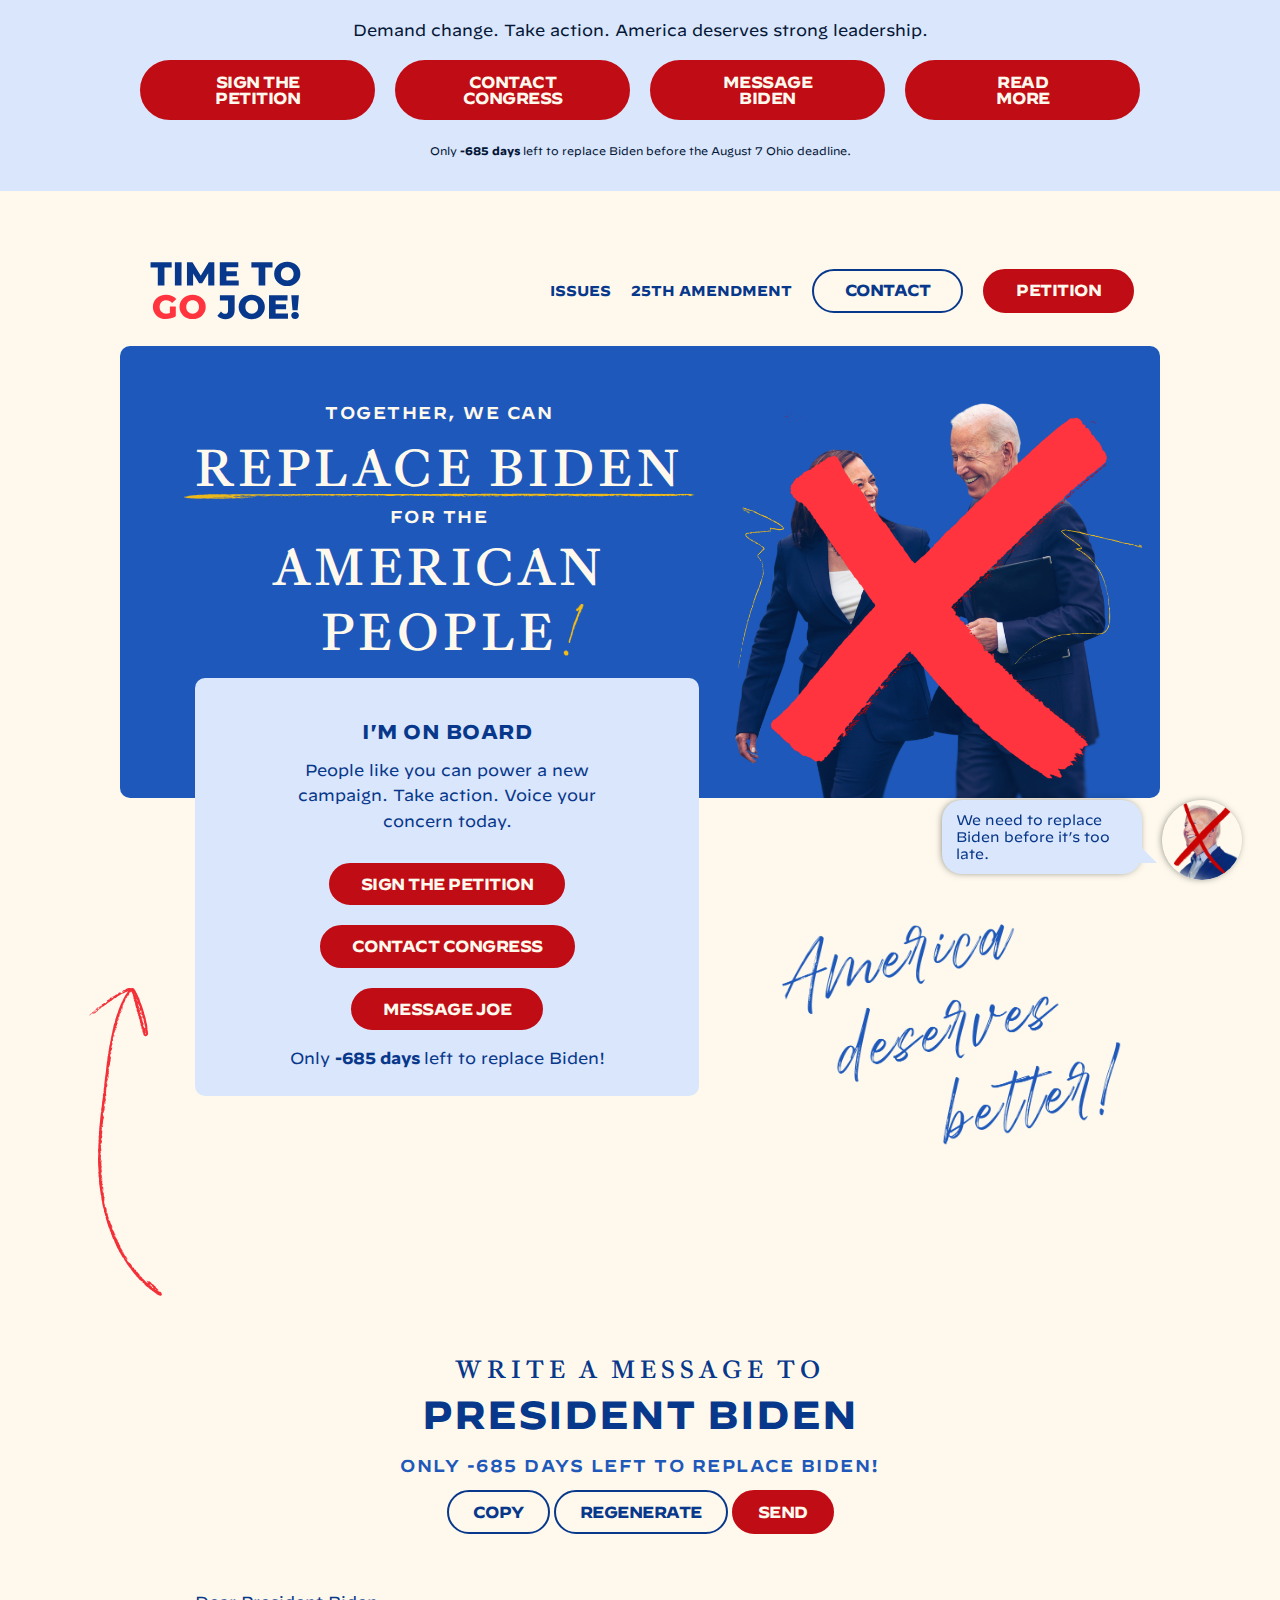
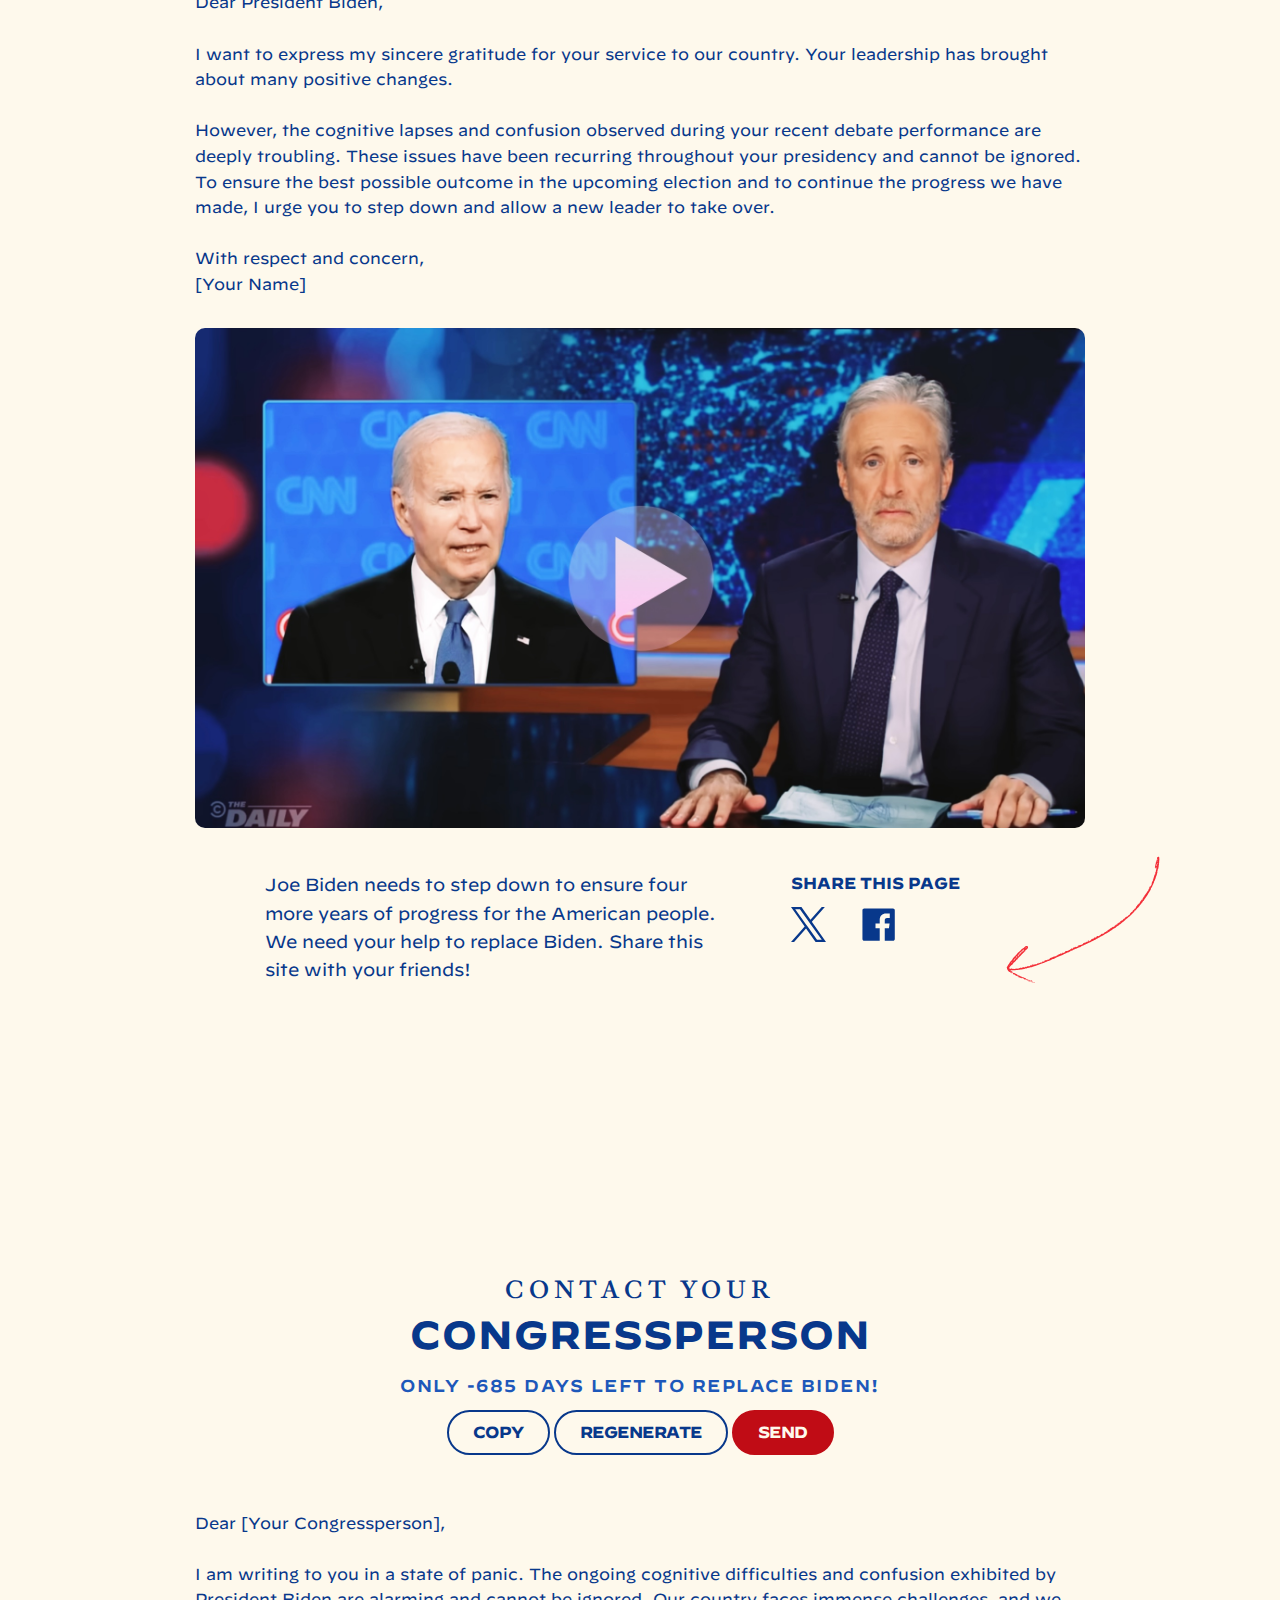
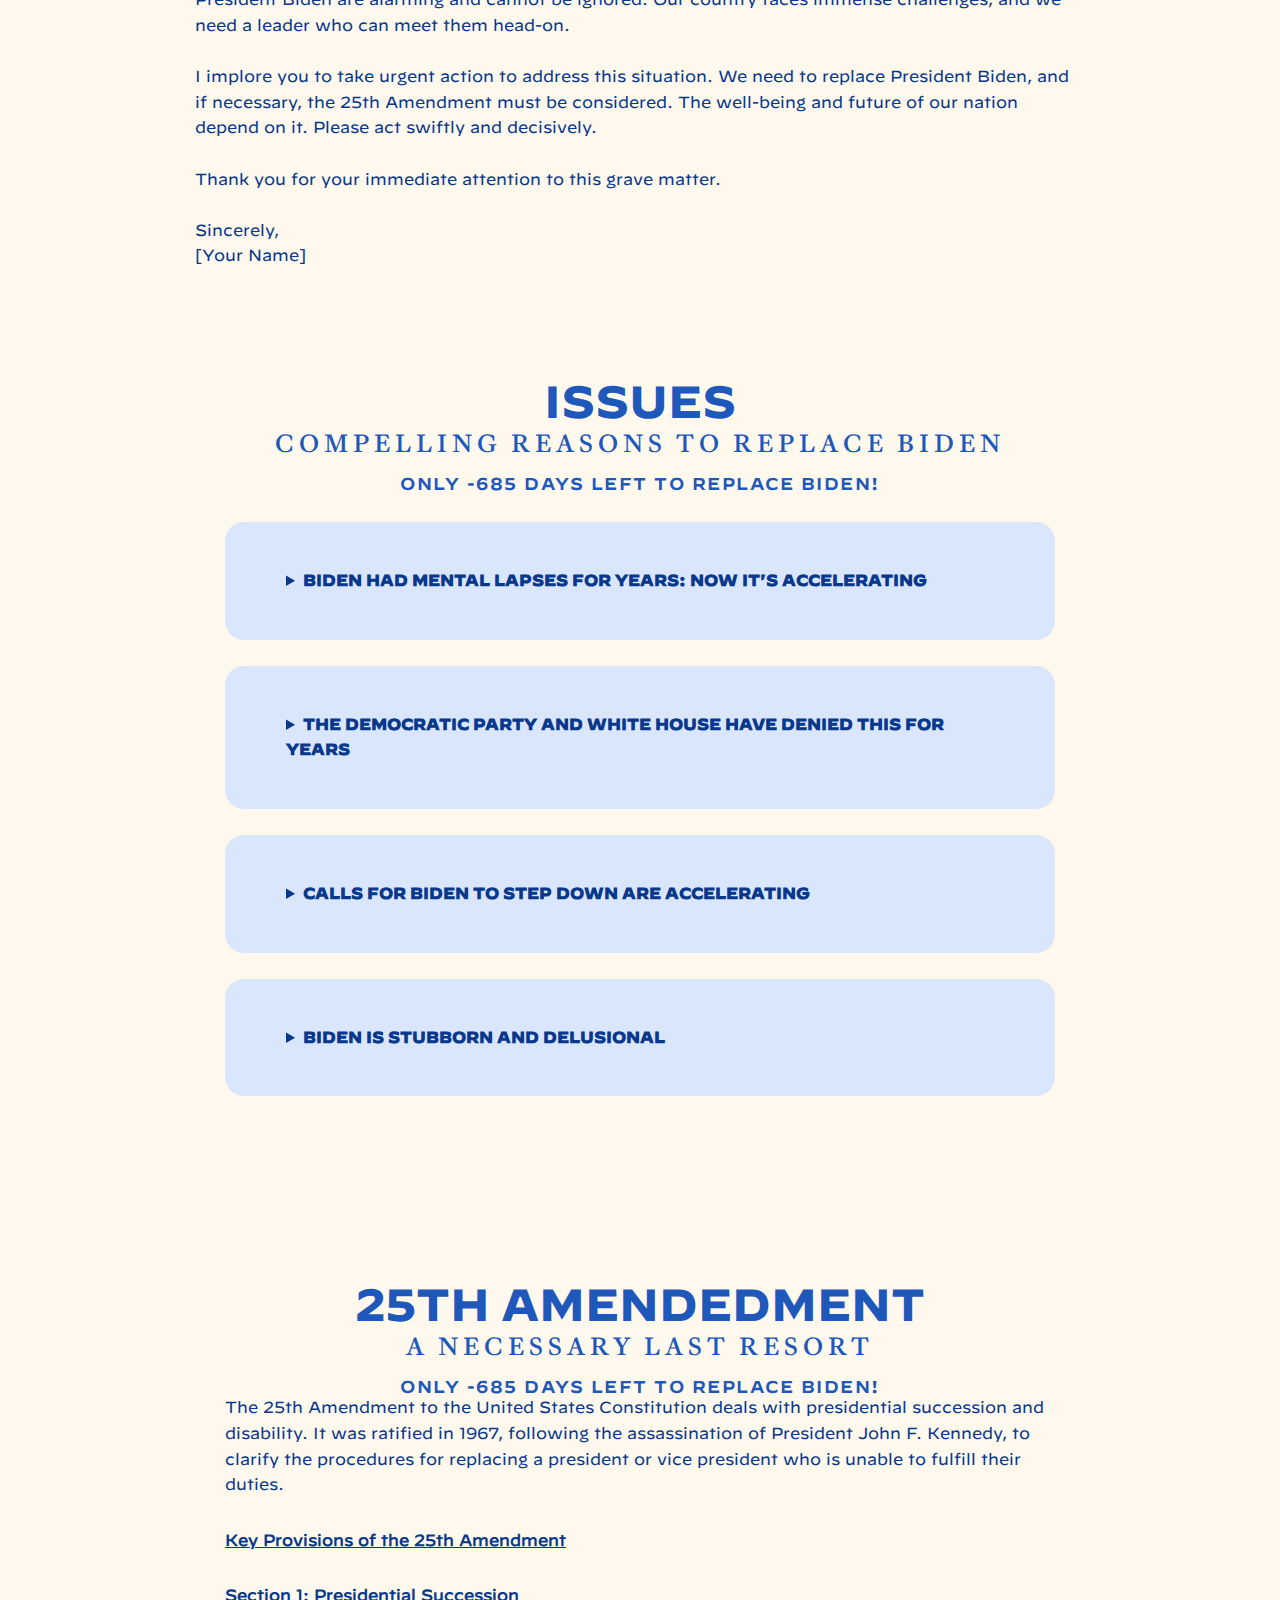
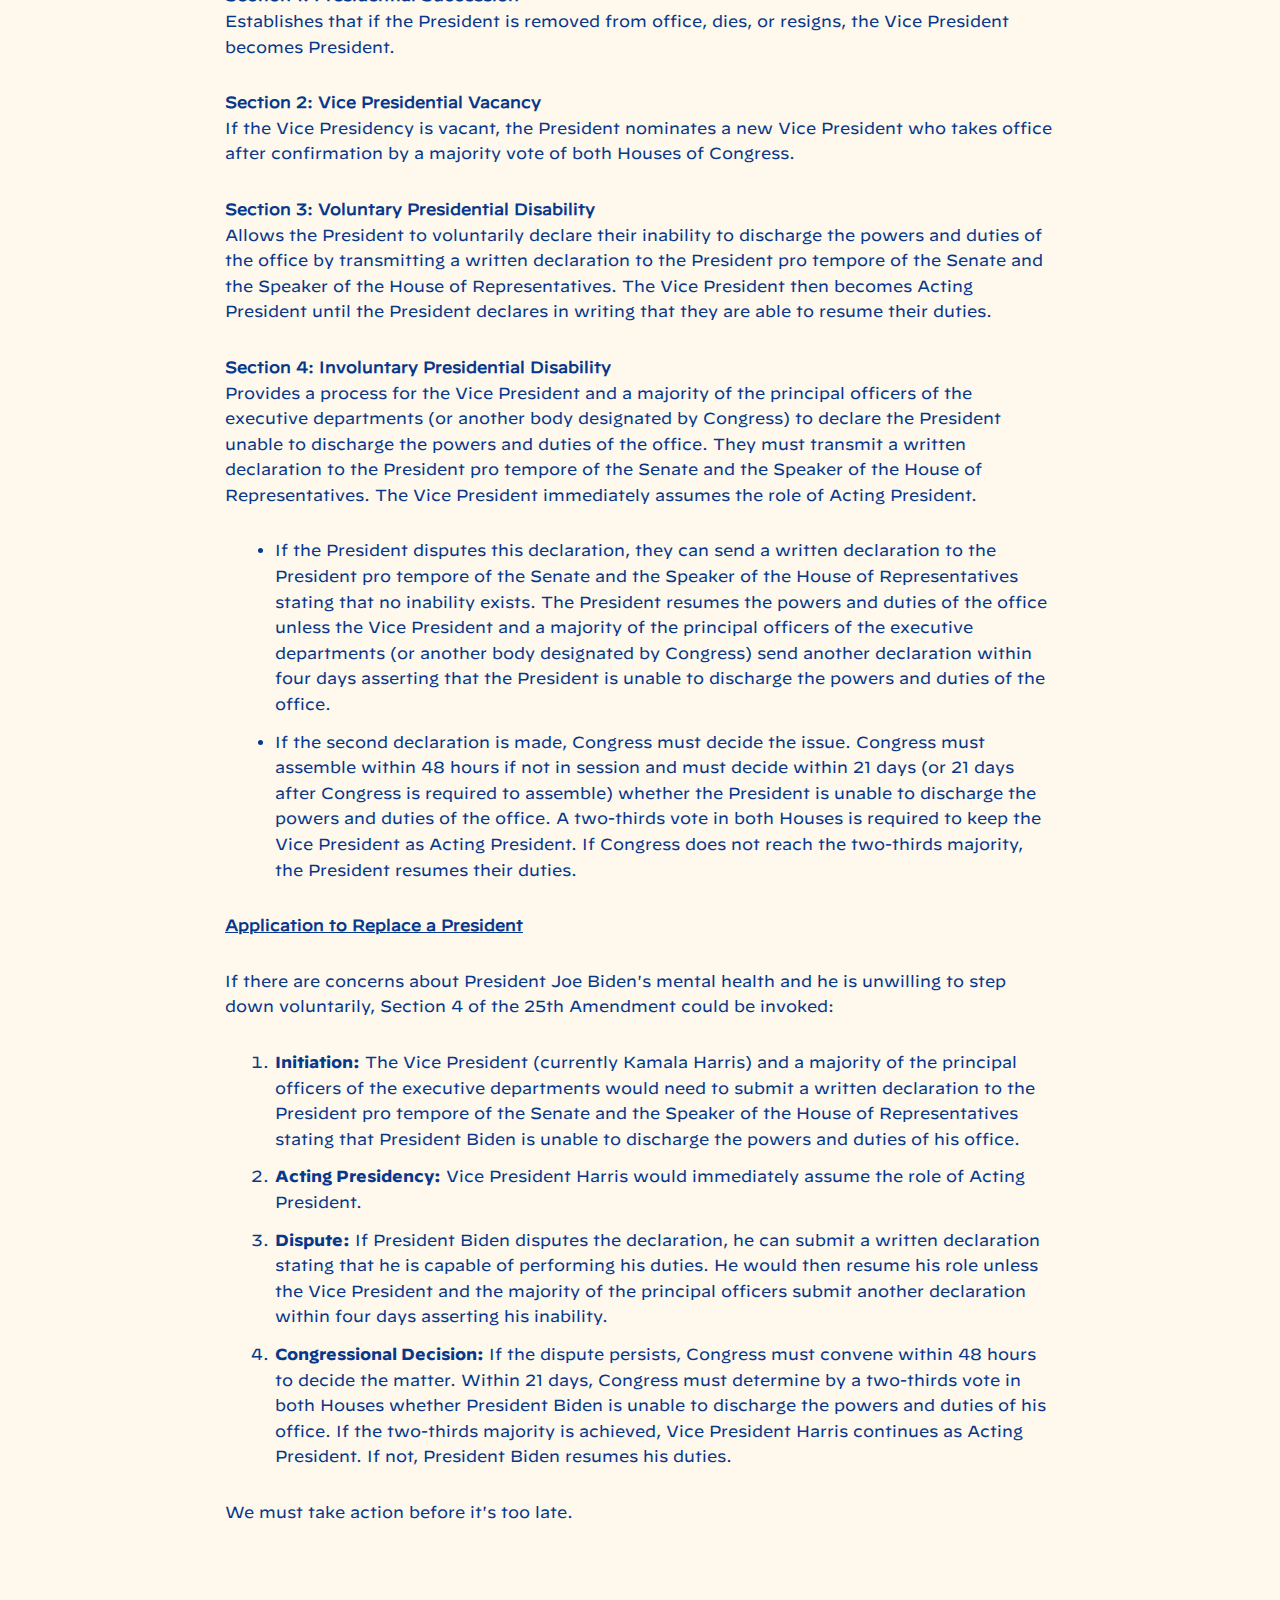
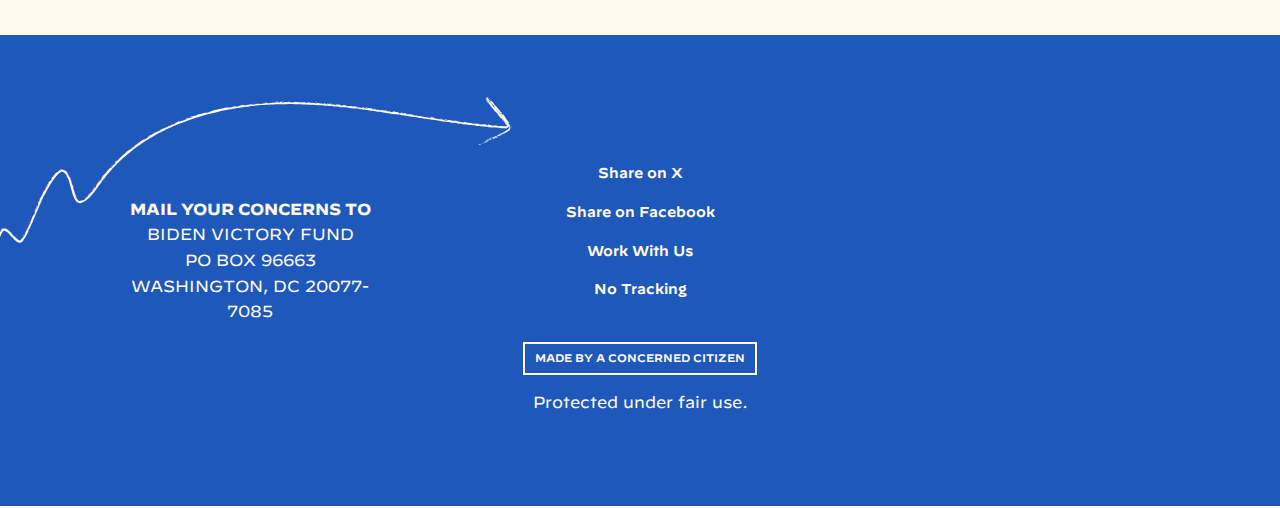
==== commit b55274a5: "Shorten contact button" ====
--- a/index.html
+++ b/index.html
@@ -503,7 +503,7 @@
                         <span class="dem__helper-text">This link leads off-site in a new tab.</span>Sign the <br />Petition </a>
                     </li>
                     <li class="donate__list-item">
-                      <a class="dem__button donate__list-cta" href="#contact-congress" aria-label="contact your congressman"> Contact Your <br />Congressman </a>
+                      <a class="dem__button donate__list-cta" href="#contact-congress" aria-label="contact your congressman"> Contact <br />Congress </a>
                     </li>
                     <li class="donate__list-item">
                       <a class="dem__button donate__list-cta" href="#message-biden" aria-label="message Biden" > Message <br />Biden </a>
@@ -920,7 +920,7 @@
           </article>
           <article class="dem__main-body-wrap" id="twenty-five">
             <section class="dem__margins dem__background news__body-wrap">
-              <div class="news__title-wrap">
+              <div class="news__titl/e-wrap">
                 <h1 class="dem__title-h2 news__title">25th Amendedment</h1>
                 <h1 class="dem__title-h3 news__title">A Necessary Last Resort</h1>
                 <h5 class="dem__title-h5 news__title" style="margin-top: 1em;" id="counter5"></h5>
